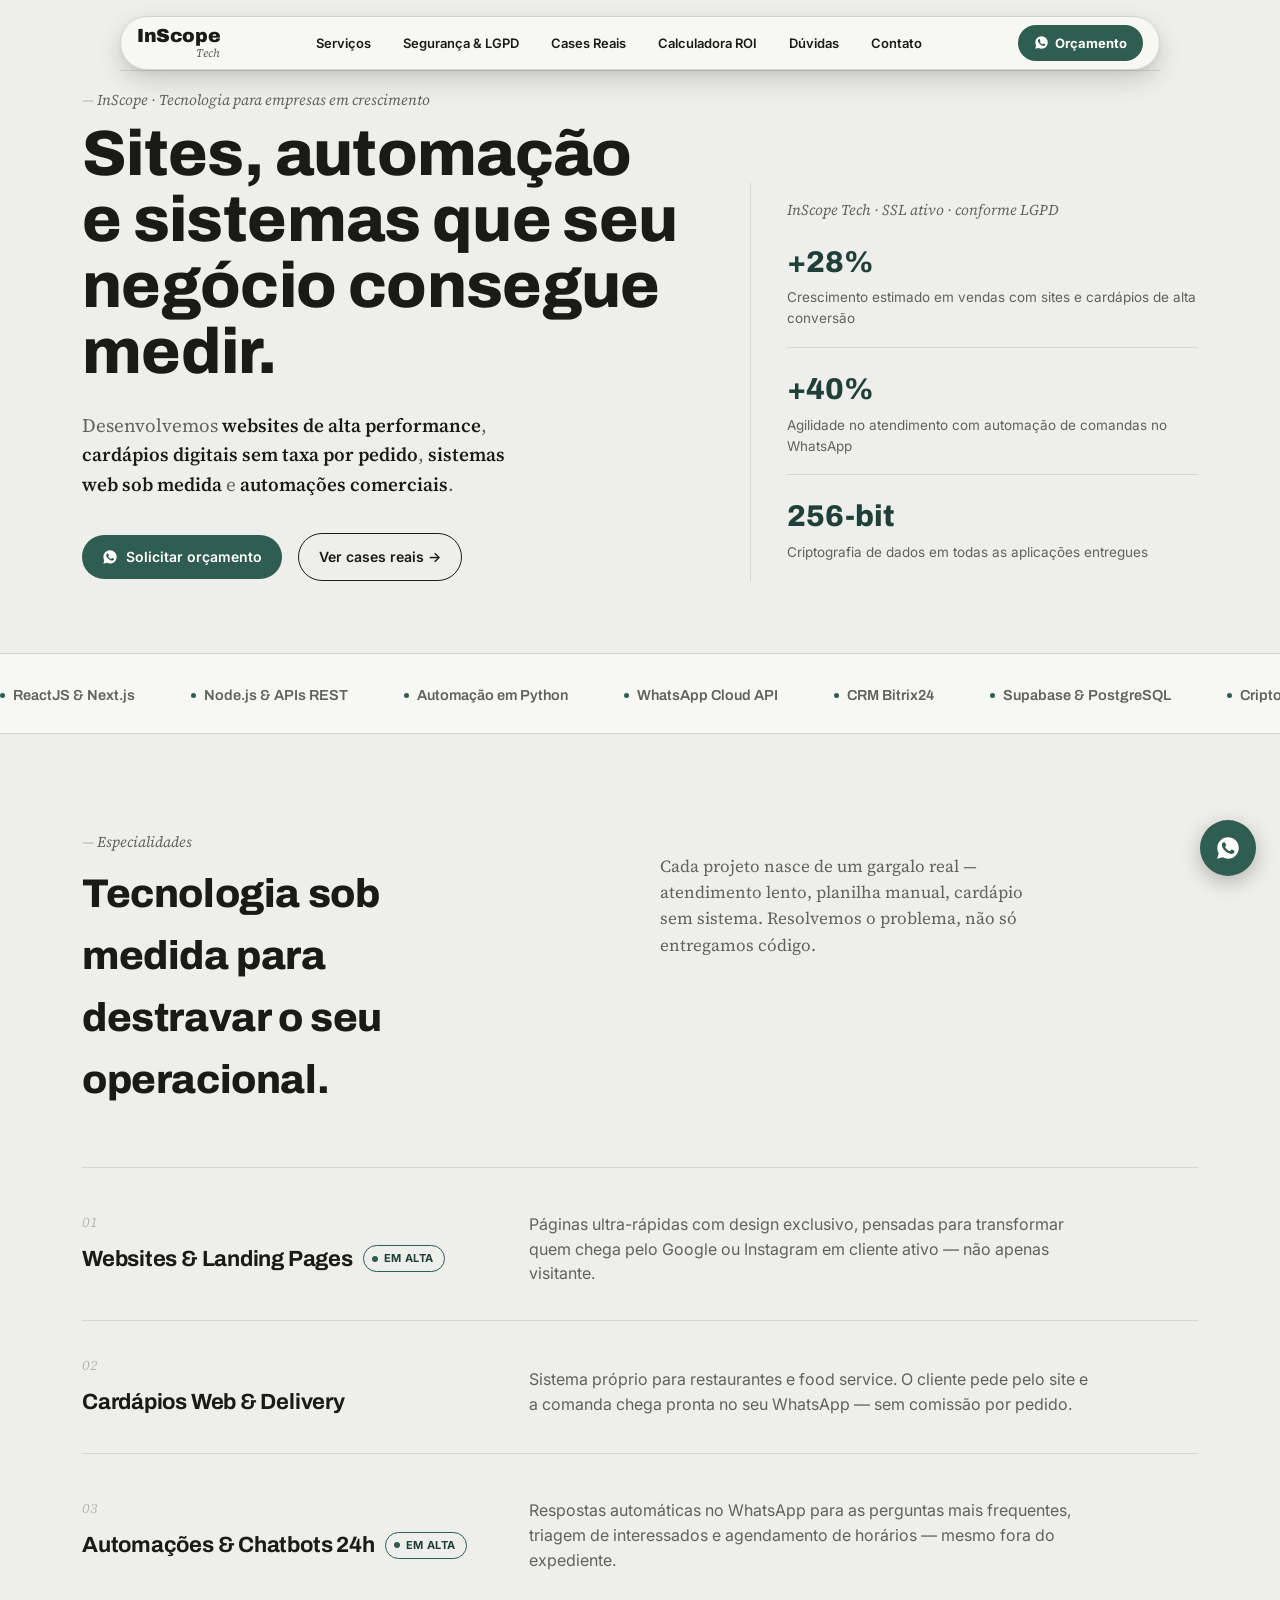
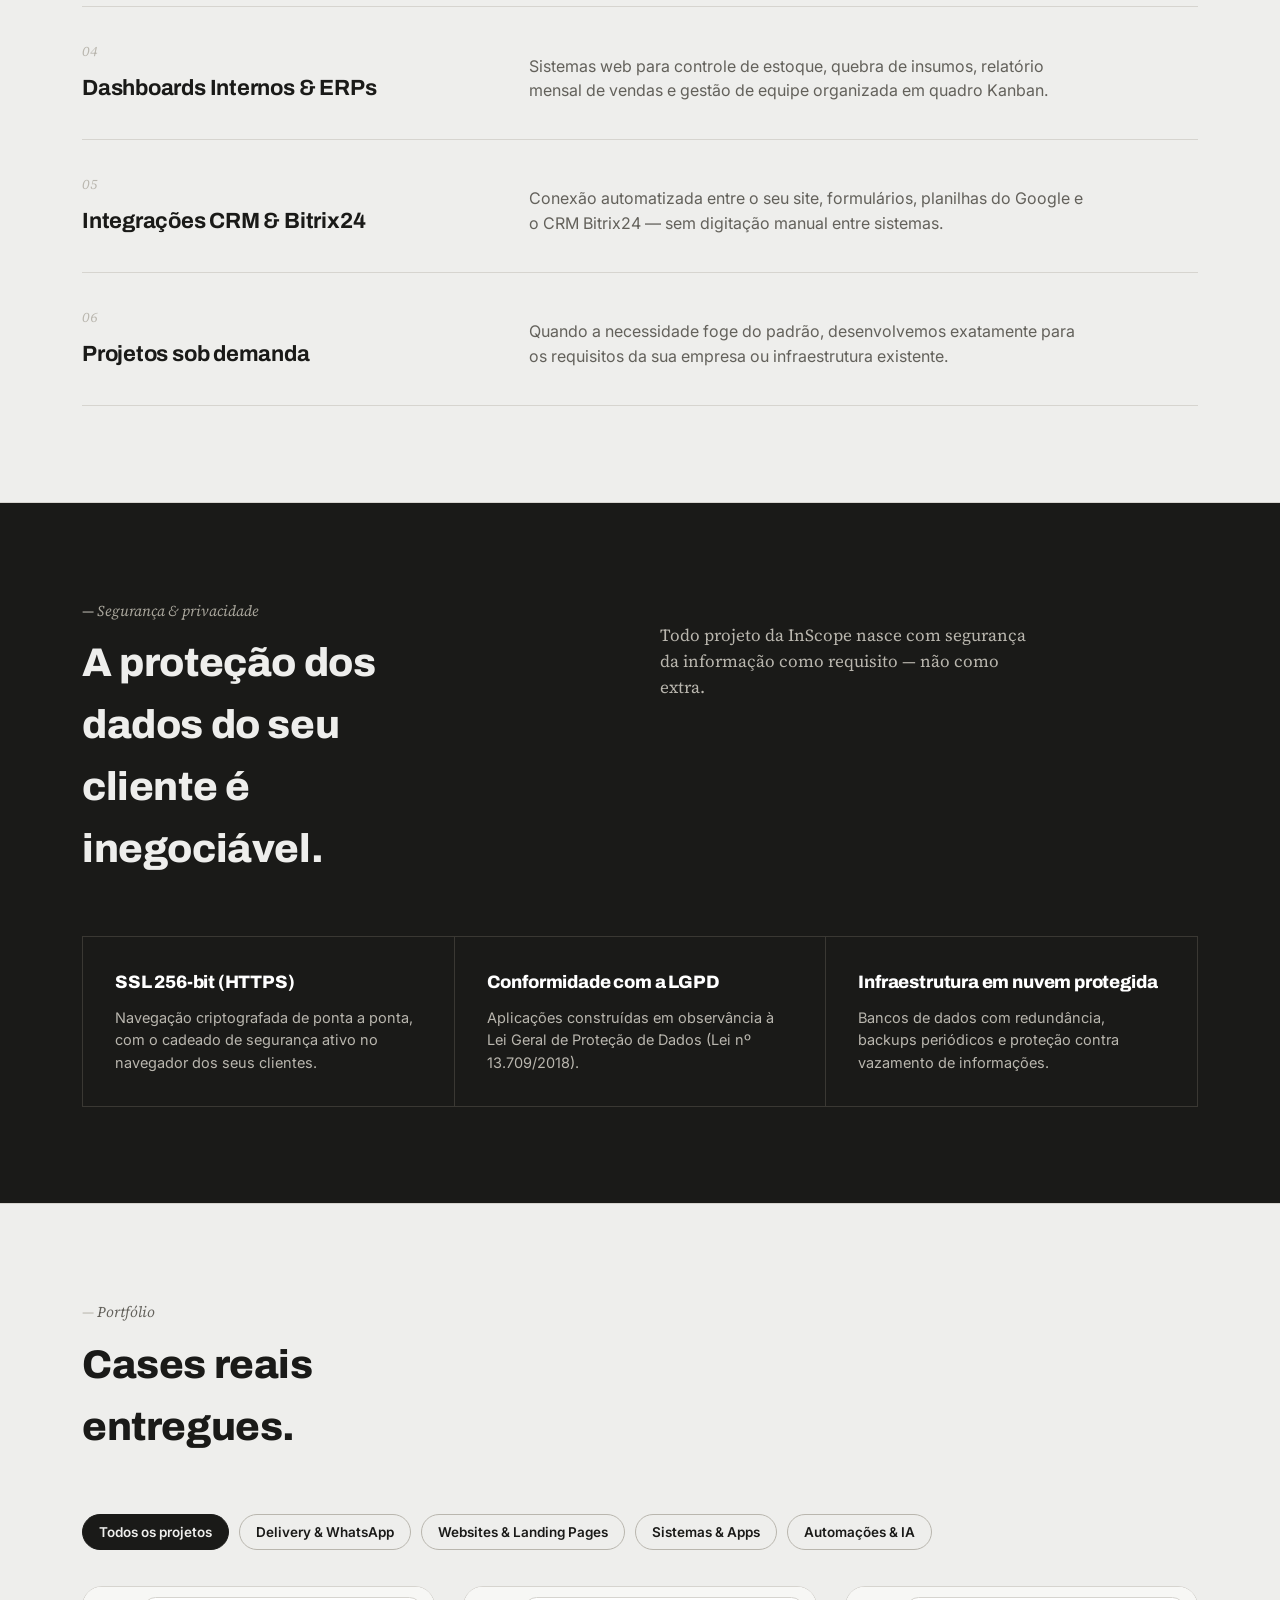
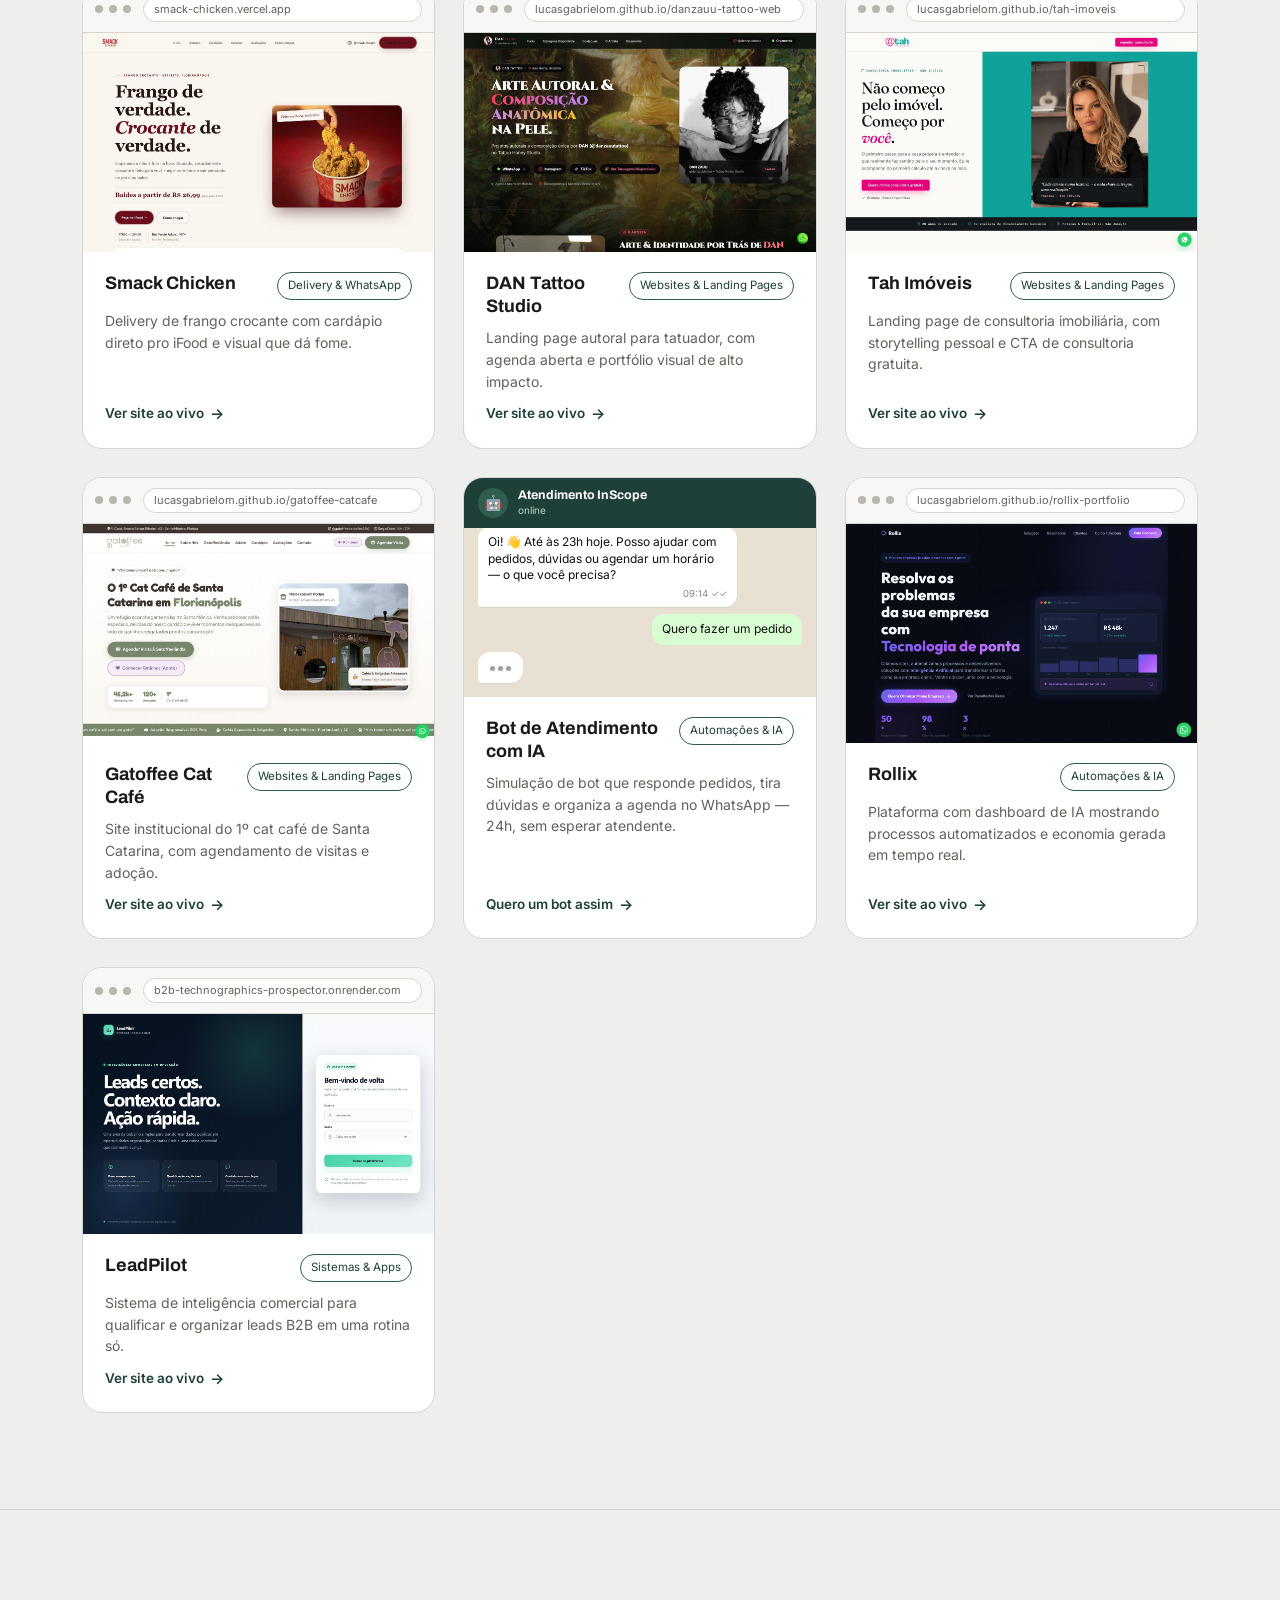
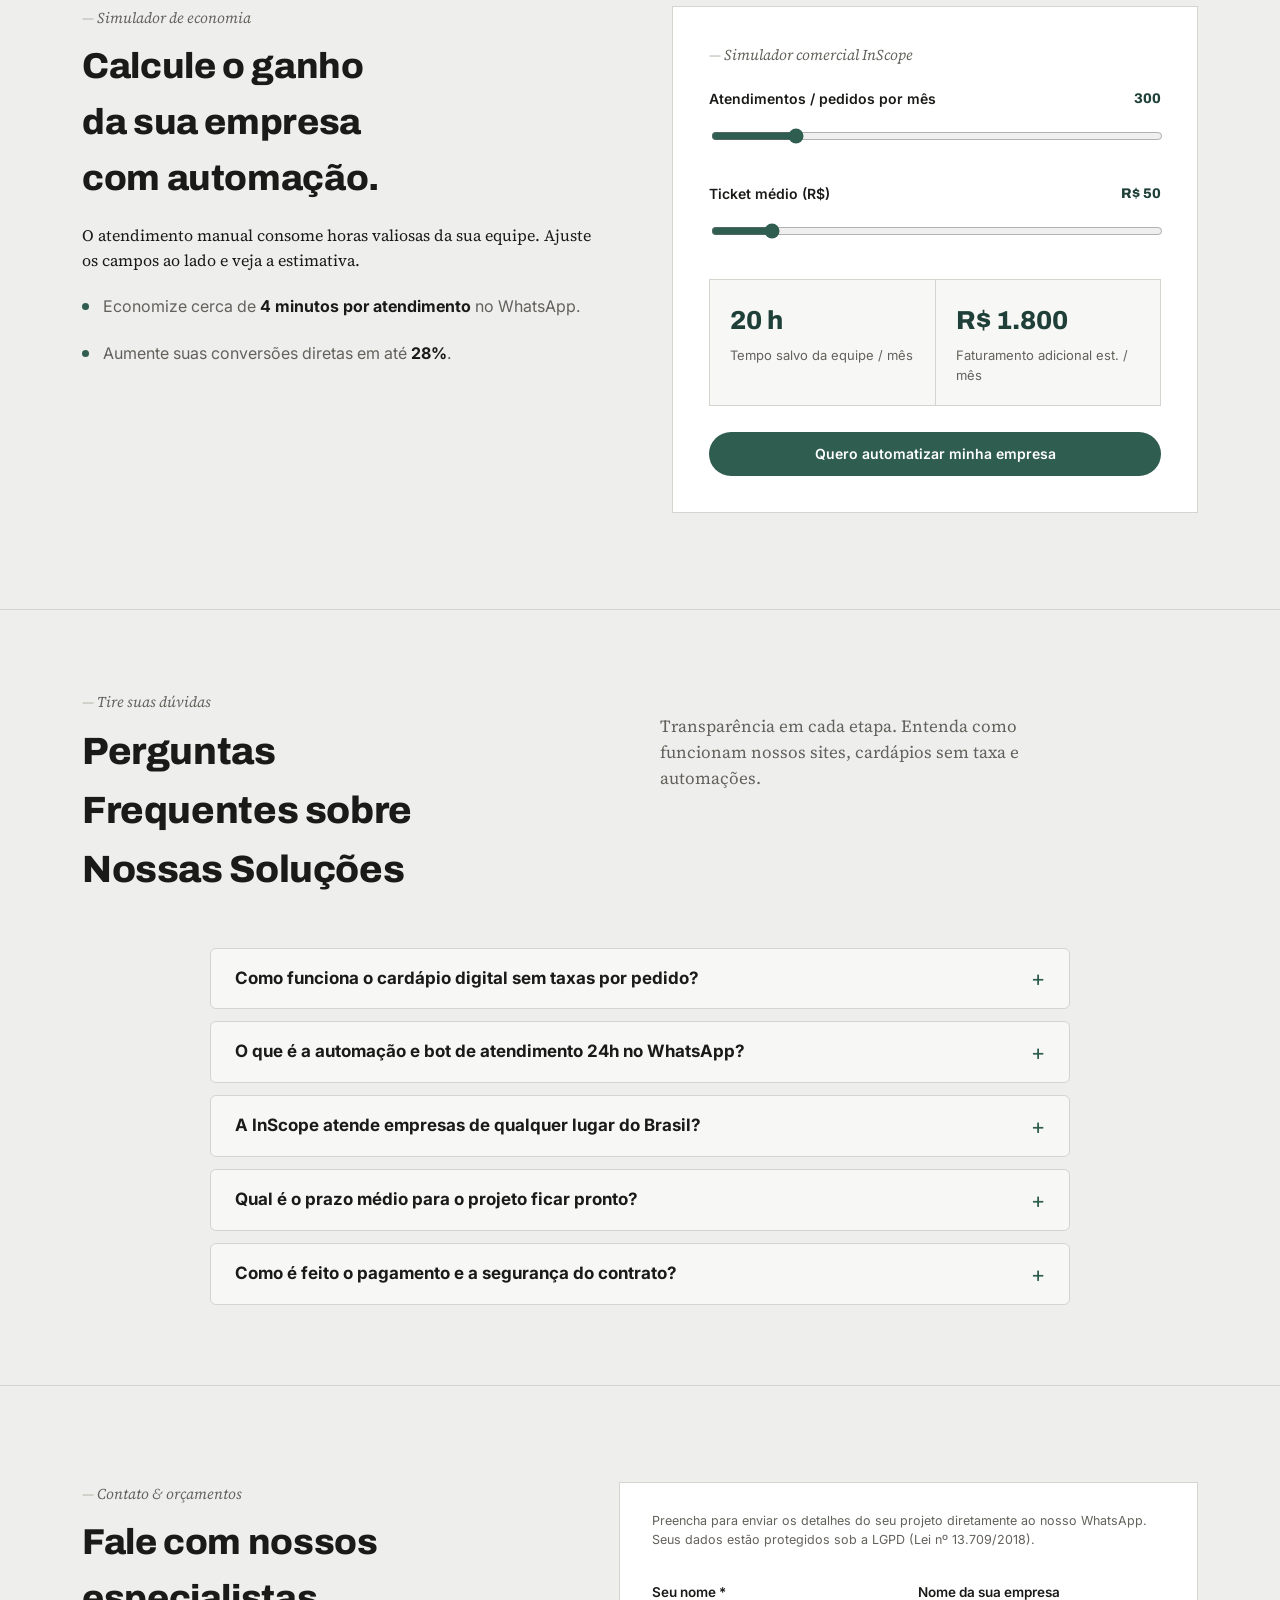
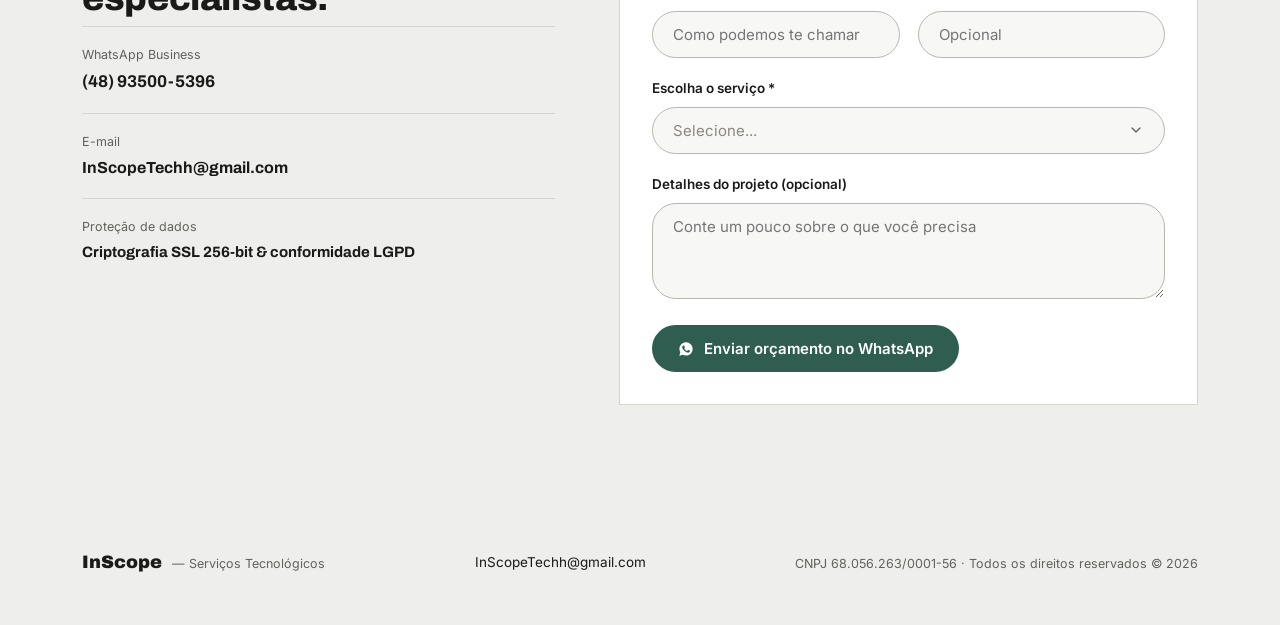
==== index.html @ 2ffe76b8 "feat(seo): configurar robots.txt, sitemap.xml, llms.txt, schema.org e tags do search console" ====
<!DOCTYPE html>
<html lang="pt-BR">
<head>
<meta charset="UTF-8">
<meta name="viewport" content="width=device-width, initial-scale=1.0">

<!-- SEO Primário: Título, Descrição e Palavras-chave -->
<title>InScope — Serviços Tecnológicos | Sites, Automação WhatsApp &amp; Sistemas Sob Medida</title>
<meta name="description" content="InScope Serviços Tecnológicos: criação de websites de alta conversão, cardápios digitais sem taxa por pedido, automação de WhatsApp 24h e sistemas web sob medida. Peça seu orçamento!">
<meta name="keywords" content="desenvolvimento de sites, criacao de sites, landing page, automacao whatsapp, bot de atendimento 24h, cardapio digital sem taxa, cardapio online delivery, sistemas web sob medida, dashboard empresarial, automacao de processos, bitrix24 automacao, integracao de crm, inscopetech, inscope tecnologia, empresa de tecnologia florianopolis, desenvolvimento web brasil, software sob medida">
<meta name="author" content="InScope Serviços Tecnológicos">
<meta name="robots" content="index, follow, max-image-preview:large, max-snippet:-1, max-video-preview:-1">
<link rel="canonical" href="https://lucasgabrielom.github.io/InScopeTech/">

<!-- Verificação do Google Search Console (Substitua pelo seu código fornecido no Search Console) -->
<meta name="google-site-verification" content="COLOQUE_SEU_CODIGO_DO_SEARCH_CONSOLE_AQUI">

<!-- Geolocalização & SEO Local (Brasil / Santa Catarina) -->
<meta name="geo.region" content="BR-SC">
<meta name="geo.placename" content="Florianópolis">
<meta name="geo.position" content="-27.5954;-48.5480">
<meta name="ICBM" content="-27.5954, -48.5480">

<!-- Open Graph / Redes Sociais (Facebook, WhatsApp, LinkedIn) -->
<meta property="og:locale" content="pt_BR">
<meta property="og:type" content="website">
<meta property="og:site_name" content="InScope — Serviços Tecnológicos">
<meta property="og:title" content="InScope — Serviços Tecnológicos | Sites, Automação &amp; Sistemas">
<meta property="og:description" content="Desenvolvimento de websites de alta performance, cardápios digitais sem taxa, automações no WhatsApp e sistemas web sob medida para empresas em crescimento.">
<meta property="og:url" content="https://lucasgabrielom.github.io/InScopeTech/">
<meta property="og:image" content="https://lucasgabrielom.github.io/InScopeTech/assets/logo.jpg">
<meta property="og:image:width" content="1200">
<meta property="og:image:height" content="630">
<meta property="og:image:alt" content="Logotipo InScope Serviços Tecnológicos">

<!-- Twitter Card -->
<meta name="twitter:card" content="summary_large_image">
<meta name="twitter:title" content="InScope — Serviços Tecnológicos | Sites, Automação &amp; Sistemas">
<meta name="twitter:description" content="Websites rápidos, cardápios no WhatsApp sem taxa e automação de processos para a sua empresa faturar mais.">
<meta name="twitter:image" content="https://lucasgabrielom.github.io/InScopeTech/assets/logo.jpg">

<!-- Favicons e Ícones -->
<link rel="icon" href="assets/favicon.ico" sizes="any">
<link rel="icon" type="image/png" sizes="32x32" href="assets/favicon-32.png">
<link rel="icon" type="image/png" sizes="16x16" href="assets/favicon-16.png">
<link rel="apple-touch-icon" sizes="180x180" href="assets/apple-touch-icon.png">
<link rel="icon" type="image/png" sizes="192x192" href="assets/icon-192.png">
<meta name="theme-color" content="#1a1a18">

<!-- Padrão llms.txt para IAs -->
<link rel="alternate" type="text/plain" href="https://lucasgabrielom.github.io/InScopeTech/llms.txt" title="LLMs.txt">

<!-- Google Fonts -->
<link rel="preconnect" href="https://fonts.googleapis.com">
<link rel="preconnect" href="https://fonts.gstatic.com" crossorigin>
<link href="https://fonts.googleapis.com/css2?family=Archivo:wght@500;600;700;800;900&family=Source+Serif+4:ital,opsz,wght@0,8..60,400;0,8..60,500;1,8..60,400;1,8..60,500&family=Inter:wght@400;500;600&display=swap" rel="stylesheet">

<!-- Dados Estruturados Schema.org (JSON-LD) para Google e IAs -->
<script type="application/ld+json">
{
  "@context": "https://schema.org",
  "@graph": [
    {
      "@type": ["ProfessionalService", "Organization"],
      "@id": "https://lucasgabrielom.github.io/InScopeTech/#organization",
      "name": "InScope — Serviços Tecnológicos",
      "alternateName": ["InScope Tech", "InScope", "LM Tech & Automação"],
      "legalName": "InScope Serviços Tecnológicos",
      "taxID": "68.056.263/0001-56",
      "url": "https://lucasgabrielom.github.io/InScopeTech/",
      "logo": "https://lucasgabrielom.github.io/InScopeTech/assets/logo.jpg",
      "image": "https://lucasgabrielom.github.io/InScopeTech/assets/logo.jpg",
      "description": "Empresa especializada em desenvolvimento de sites de alta performance, cardápios digitais sem taxas por pedido, automação de processos no WhatsApp 24h e sistemas web sob medida.",
      "telephone": "+55-48-93500-5396",
      "email": "InScopeTechh@gmail.com",
      "priceRange": "$$",
      "currenciesAccepted": "BRL",
      "paymentAccepted": "Pix, Boleto, Cartão de Crédito, Transferência Bancária",
      "address": {
        "@type": "PostalAddress",
        "addressLocality": "Florianópolis",
        "addressRegion": "SC",
        "addressCountry": "BR"
      },
      "geo": {
        "@type": "GeoCoordinates",
        "latitude": -27.5954,
        "longitude": -48.5480
      },
      "areaServed": [
        {
          "@type": "Country",
          "name": "Brasil"
        },
        {
          "@type": "State",
          "name": "Santa Catarina"
        }
      ],
      "openingHoursSpecification": [
        {
          "@type": "OpeningHoursSpecification",
          "dayOfWeek": ["Monday", "Tuesday", "Wednesday", "Thursday", "Friday"],
          "opens": "08:00",
          "closes": "19:00"
        },
        {
          "@type": "OpeningHoursSpecification",
          "dayOfWeek": ["Saturday"],
          "opens": "09:00",
          "closes": "14:00"
        }
      ],
      "contactPoint": {
        "@type": "ContactPoint",
        "telephone": "+55-48-93500-5396",
        "contactType": "sales",
        "areaServed": "BR",
        "availableLanguage": "Portuguese"
      },
      "hasOfferCatalog": {
        "@type": "OfferCatalog",
        "name": "Catálogo de Serviços InScope Tech",
        "itemListElement": [
          {
            "@type": "Offer",
            "itemOffered": {
              "@type": "Service",
              "name": "Desenvolvimento de Websites & Landing Pages Profissionais",
              "description": "Criação de websites rápidos, responsivos e otimizados para SEO e conversão de vendas."
            }
          },
          {
            "@type": "Offer",
            "itemOffered": {
              "@type": "Service",
              "name": "Cardápio Digital Web & Delivery no WhatsApp",
              "description": "Sistema próprio de pedidos online sem comissões ou taxas por comanda para restaurantes e delivery."
            }
          },
          {
            "@type": "Offer",
            "itemOffered": {
              "@type": "Service",
              "name": "Automação & Chatbots 24h no WhatsApp",
              "description": "Atendimento automatizado inteligente com IA, triagem de clientes e agendamentos integrados à API oficial do WhatsApp."
            }
          },
          {
            "@type": "Offer",
            "itemOffered": {
              "@type": "Service",
              "name": "Dashboards Internos, ERPs & Sistemas Web Sob Medida",
              "description": "Painéis de controle operacional, gestão de estoque, relatórios analíticos e quadros Kanban para equipes."
            }
          },
          {
            "@type": "Offer",
            "itemOffered": {
              "@type": "Service",
              "name": "Integrações de CRM Bitrix24 & Automações",
              "description": "Conexão automatizada entre formulários do site, WhatsApp, planilhas e CRM corporativo."
            }
          }
        ]
      }
    },
    {
      "@type": "WebSite",
      "@id": "https://lucasgabrielom.github.io/InScopeTech/#website",
      "url": "https://lucasgabrielom.github.io/InScopeTech/",
      "name": "InScope — Serviços Tecnológicos",
      "description": "Sites, Automação WhatsApp & Sistemas Sob Medida para Empresas",
      "inLanguage": "pt-BR",
      "publisher": {
        "@id": "https://lucasgabrielom.github.io/InScopeTech/#organization"
      }
    },
    {
      "@type": "FAQPage",
      "@id": "https://lucasgabrielom.github.io/InScopeTech/#faq",
      "mainEntity": [
        {
          "@type": "Question",
          "name": "Como funciona o cardápio digital sem taxas por pedido?",
          "acceptedAnswer": {
            "@type": "Answer",
            "text": "O cliente acessa o cardápio digital diretamente pelo navegador do celular, seleciona os itens e adicionais desejados e clica em enviar. O pedido é formatado automaticamente e enviado direto para o WhatsApp do seu estabelecimento. Você não paga comissões ou porcentagens por venda, retendo 100% do lucro."
          }
        },
        {
          "@type": "Question",
          "name": "O que é a automação e bot de atendimento 24h no WhatsApp?",
          "acceptedAnswer": {
            "@type": "Answer",
            "text": "É um sistema inteligente integrado ao seu WhatsApp que responde dúvidas frequentes, envia cardápios e tabelas de preços, faz a triagem de clientes e realiza agendamentos automaticamente, mesmo fora do horário comercial, economizando em média 4 minutos por atendimento."
          }
        },
        {
          "@type": "Question",
          "name": "Como solicitar um orçamento com a InScope?",
          "acceptedAnswer": {
            "@type": "Answer",
            "text": "Você pode preencher o formulário na página de contato do site ou enviar uma mensagem direta pelo WhatsApp no número (48) 93500-5396. Nossa equipe técnica entrará em contato para entender seus gargalos e apresentar uma solução sob medida."
          }
        },
        {
          "@type": "Question",
          "name": "A InScope atende empresas de outros estados além de Santa Catarina?",
          "acceptedAnswer": {
            "@type": "Answer",
            "text": "Sim! A InScope atende empresas em todo o território nacional (Brasil) de forma 100% remota com reuniões online, protótipos funcionais e suporte contínuo."
          }
        },
        {
          "@type": "Question",
          "name": "Qual é o prazo de entrega de um website ou sistema?",
          "acceptedAnswer": {
            "@type": "Answer",
            "text": "Landing pages e websites institucionais costumam ser entregues entre 5 a 15 dias úteis. Projetos de automação de WhatsApp e cardápios digitais entre 7 a 20 dias úteis. Sistemas sob medida e ERPs têm o cronograma definido de acordo com o escopo aprovado."
          }
        }
      ]
    }
  ]
}
</script>
<style>
  :root{
    --ink:#1a1a18;
    --paper:#eeeeec;
    --paper-raise:#f7f7f5;
    --white:#ffffff;
    --line:#d6d4cf;
    --line-strong:#b9b6ae;
    --muted:#63615b;
    --accent:#2f5d50;
    --accent-ink:#e9f1ee;
    --accent-dark:#1f4038;
    --radius:2px;
    --wrap:1180px;
  }
  *{box-sizing:border-box;}
  html{scroll-behavior:smooth;}
  body{
    margin:0;
    background:var(--paper);
    color:var(--ink);
    font-family:'Inter',system-ui,sans-serif;
    font-size:16px;
    line-height:1.55;
    -webkit-font-smoothing:antialiased;
  }
  ::selection{background:var(--accent);color:var(--accent-ink);}
  a{color:inherit;}
  img{max-width:100%;display:block;}
  h1,h2,h3{font-family:'Archivo',sans-serif;font-weight:800;letter-spacing:-0.01em;margin:0;}
  .wrap{max-width:var(--wrap);margin:0 auto;padding:0 32px;}
  .serif{font-family:'Source Serif 4',serif;}
  .serif-i{font-family:'Source Serif 4',serif;font-style:italic;}
  .label{
    font-family:'Source Serif 4',serif;
    font-style:italic;
    font-size:15px;
    color:var(--muted);
    margin:0 0 10px;
  }
  .label::before{content:"— ";color:var(--line-strong);}
  a:focus-visible,button:focus-visible,input:focus-visible,textarea:focus-visible,select:focus-visible{
    outline:2px solid var(--accent);
    outline-offset:2px;
  }
  @media (prefers-reduced-motion: reduce){
    html{scroll-behavior:auto;}
    *{animation-duration:0.001ms !important;transition-duration:0.001ms !important;}
  }

  /* ---------- header ---------- */
  header{
    position:sticky;top:0;z-index:50;
    background:rgba(238,238,236,0.92);
    backdrop-filter:blur(8px);
    border-bottom:1px solid var(--line);
  }
  .nav{
    display:flex;align-items:center;justify-content:space-between;
    height:76px;
  }
  .brand{
    display:flex;flex-direction:column;line-height:1;text-decoration:none;
  }
  .brand .word{font-family:'Archivo',sans-serif;font-weight:900;font-size:24px;letter-spacing:-0.02em;}
  .brand .tag{font-family:'Source Serif 4',serif;font-size:12px;color:var(--muted);margin-top:2px;}
  nav.links{display:flex;gap:34px;align-items:center;}
  nav.links a{
    font-size:15px;text-decoration:none;color:var(--ink);
    position:relative;padding:4px 0;
  }
  nav.links a::after{
    content:"";position:absolute;left:0;bottom:0;width:0;height:1px;background:var(--accent);
    transition:width .2s ease;
  }
  nav.links a:hover::after{width:100%;}
  .cta-wa{
    display:inline-flex;align-items:center;gap:8px;
    background:var(--accent);color:#fff;
    padding:11px 20px;text-decoration:none;
    font-size:14px;font-weight:600;
    border-radius:999px;
    white-space:nowrap;
  }
  .cta-wa:hover{background:var(--accent-dark);}
  .cta-wa svg{width:16px;height:16px;fill:currentColor;flex:none;}
  .cta-wa.mobile-only{display:none;}
  .burger{display:none;background:none;border:1px solid var(--line-strong);border-radius:var(--radius);width:44px;height:44px;cursor:pointer;}
  .burger span{display:block;width:20px;height:2px;background:var(--ink);margin:4px auto;}

  /* ---------- hero ---------- */
  .hero{
    padding:88px 0 72px;
    border-bottom:1px solid var(--line);
  }
  .hero-grid{
    display:grid;grid-template-columns:1.35fr 1fr;gap:64px;align-items:end;
  }
  .hero h1{
    font-size:clamp(38px,5.2vw,64px);
    line-height:1.03;
    max-width:15ch;
  }
  .hero .lede{
    font-family:'Source Serif 4',serif;
    font-size:19px;
    color:var(--muted);
    max-width:46ch;
    margin:26px 0 34px;
  }
  .hero .lede b{color:var(--ink);font-weight:600;}
  .hero-actions{display:flex;gap:16px;flex-wrap:wrap;align-items:center;}
  .btn-outline{
    display:inline-flex;align-items:center;gap:8px;
    border:1px solid var(--ink);color:var(--ink);text-decoration:none;
    padding:12px 20px;font-size:14px;font-weight:600;border-radius:999px;
  }
  .btn-outline:hover{background:var(--ink);color:var(--paper);}
  .hero-side{border-left:1px solid var(--line);padding-left:36px;}
  .hero-side .domain{font-family:'Source Serif 4',serif;font-style:italic;font-size:15px;color:var(--muted);margin-bottom:18px;}
  .stat{padding:18px 0;border-top:1px solid var(--line);}
  .stat:first-of-type{border-top:none;padding-top:0;}
  .stat .num{font-family:'Archivo',sans-serif;font-weight:800;font-size:30px;color:var(--accent-dark);}
  .stat .desc{font-size:13.5px;color:var(--muted);margin-top:2px;}

  /* ---------- marquee ---------- */
  .stack{
    padding:26px 0;border-bottom:1px solid var(--line);
    background:var(--paper-raise);
    overflow:hidden;
    white-space:nowrap;
  }
  .stack .track{display:inline-flex;gap:56px;animation:scroll 32s linear infinite;}
  .stack .track span{
    font-family:'Archivo',sans-serif;font-weight:600;font-size:14.5px;color:var(--muted);
    display:inline-flex;align-items:center;gap:8px;
  }
  .stack .track span::before{content:"";width:5px;height:5px;border-radius:50%;background:var(--accent);}
  @keyframes scroll{from{transform:translateX(0);}to{transform:translateX(-50%);}}

  /* ---------- section shell ---------- */
  section{padding:96px 0;border-bottom:1px solid var(--line);}
  .section-head{display:grid;grid-template-columns:1fr 1fr;gap:40px;margin-bottom:56px;align-items:start;}
  .section-head h2{font-size:clamp(28px,3.4vw,40px);max-width:14ch;}
  .section-head .desc{font-family:'Source Serif 4',serif;color:var(--muted);font-size:17px;max-width:42ch;padding-top:6px;}

  /* ---------- services ---------- */
  .service-list{border-top:1px solid var(--line);}
  .service{
    display:grid;grid-template-columns:2fr 3fr auto;gap:40px;align-items:center;
    padding:34px 0;border-bottom:1px solid var(--line);
    text-decoration:none;color:inherit;position:relative;
    transition:background .25s ease, padding .25s ease, margin .25s ease;
  }
  .service:hover{background:var(--paper-raise);padding-left:16px;padding-right:16px;margin:0 -16px;}
  .service:hover .idx{color:var(--accent);}
  .service:hover .arrow{opacity:1;transform:translateX(4px);color:var(--accent);}
  .service h3{font-size:22px;font-weight:700;display:inline-flex;align-items:center;gap:10px;flex-wrap:wrap;}
  .service p{color:var(--muted);margin:10px 0 0;max-width:56ch;}
  .service .idx{font-family:'Source Serif 4',serif;font-style:italic;color:var(--line-strong);font-size:14px;display:block;margin-bottom:8px;transition:color .25s ease;}
  .service .arrow{font-size:20px;color:var(--line-strong);opacity:0;justify-self:end;transition:opacity .25s ease,transform .25s ease,color .25s ease;}
  .hot{
    display:inline-flex;align-items:center;gap:6px;
    font-family:'Inter',sans-serif;font-style:normal;font-size:11px;font-weight:700;
    text-transform:uppercase;letter-spacing:.04em;
    color:var(--accent-dark);border:1px solid var(--accent);border-radius:999px;
    padding:4px 10px 4px 8px;vertical-align:middle;
  }
  .hot::before{content:"";width:6px;height:6px;border-radius:50%;background:var(--accent);animation:pulse-dot 1.8s ease-in-out infinite;}
  @keyframes pulse-dot{0%,100%{opacity:1;transform:scale(1);}50%{opacity:.35;transform:scale(.65);}}

  /* ---------- security ---------- */
  .sec-alt{background:var(--ink);color:var(--paper);}
  .sec-alt .label{color:#a9a69c;}
  .sec-alt .section-head .desc{color:#b9b6ae;}
  .sec-grid{display:grid;grid-template-columns:repeat(3,1fr);gap:1px;background:#3a3833;border:1px solid #3a3833;}
  .sec-item{background:var(--ink);padding:32px;}
  .sec-item h3{font-size:18px;color:#fff;}
  .sec-item p{color:#b9b6ae;font-size:14.5px;margin:10px 0 0;}

  /* ---------- portfolio ---------- */
  .filters{display:flex;gap:10px;flex-wrap:wrap;margin-bottom:36px;}
  .filters button{
    font-family:'Inter',sans-serif;font-size:13.5px;font-weight:600;
    padding:9px 16px;border:1px solid var(--line-strong);background:transparent;color:var(--ink);
    border-radius:999px;cursor:pointer;
  }
  .filters button.active{background:var(--ink);color:var(--paper);border-color:var(--ink);}
  .case-list{display:grid;grid-template-columns:repeat(auto-fit,minmax(300px,1fr));gap:28px;}
  .case{
    display:flex;flex-direction:column;background:var(--white);border:1px solid var(--line);
    border-radius:20px;overflow:hidden;text-decoration:none;color:var(--ink);
    transition:transform .25s ease, box-shadow .25s ease, border-color .25s ease;
  }
  .case:hover{transform:translateY(-4px);box-shadow:0 20px 44px -18px rgba(0,0,0,.22);border-color:var(--line-strong);}
  .case-shot{background:var(--paper-raise);}
  .case-browser-bar{
    display:flex;align-items:center;gap:6px;padding:10px 12px;
    background:var(--paper-raise);border-bottom:1px solid var(--line);
  }
  .case-browser-bar .dot{width:8px;height:8px;border-radius:50%;background:var(--line-strong);flex:none;}
  .case-url{
    margin-left:6px;font-size:11px;color:var(--muted);font-family:'Inter',sans-serif;
    background:var(--white);border:1px solid var(--line);border-radius:999px;padding:3px 10px;
    overflow:hidden;text-overflow:ellipsis;white-space:nowrap;flex:1;
  }
  .case-shot img{
    display:block;width:100%;aspect-ratio:16/10;object-fit:cover;object-position:top;
    transition:transform .4s ease;
  }
  .case:hover .case-shot img{transform:scale(1.045);}
  .case-body{padding:20px 22px 22px;display:flex;flex-direction:column;gap:10px;flex:1;}
  .case-top{display:flex;align-items:flex-start;justify-content:space-between;gap:10px;}
  .case .name{font-family:'Archivo',sans-serif;font-weight:700;font-size:18px;line-height:1.25;}
  .case .meta{color:var(--muted);font-size:14px;flex:1;}
  .case .cat{
    font-size:11.5px;color:var(--accent-dark);border:1px solid var(--accent);border-radius:999px;padding:4px 10px;
    white-space:nowrap;flex:none;
  }
  .case-cta{
    display:inline-flex;align-items:center;gap:6px;font-size:13.5px;font-weight:600;color:var(--accent-dark);
    margin-top:auto;
  }
  .case .arrow{font-size:15px;transition:transform .2s ease;}
  .case:hover .arrow{transform:translateX(4px);}

  /* ---------- whatsapp bot mockup ---------- */
  .wa-mockup{
    width:100%;aspect-ratio:16/10;display:flex;flex-direction:column;
    background:#e7e0d3;transition:transform .4s ease;
  }
  .case:hover .wa-mockup{transform:scale(1.03);}
  .wa-head{
    display:flex;align-items:center;gap:10px;padding:10px 14px;
    background:var(--accent-dark);color:#fff;flex:none;
  }
  .wa-avatar{
    width:30px;height:30px;border-radius:50%;background:var(--accent);
    display:flex;align-items:center;justify-content:center;font-size:15px;flex:none;
  }
  .wa-head-info{display:flex;flex-direction:column;line-height:1.25;}
  .wa-name{font-family:'Archivo',sans-serif;font-weight:700;font-size:12.5px;}
  .wa-status{font-size:10px;color:#b9d0c9;}
  .wa-body{
    flex:1;padding:14px;display:flex;flex-direction:column;gap:7px;
    overflow:hidden;justify-content:flex-end;
  }
  .wa-bubble{
    max-width:80%;padding:7px 10px;border-radius:12px;font-size:12px;line-height:1.4;color:#111;
  }
  .wa-bubble.in{align-self:flex-end;background:#d9fdd3;border-bottom-right-radius:3px;}
  .wa-bubble.out{align-self:flex-start;background:#fff;border-bottom-left-radius:3px;box-shadow:0 1px 1px rgba(0,0,0,.06);}
  .wa-bubble .wa-time{display:block;text-align:right;font-size:9.5px;color:#8a8a8a;margin-top:3px;}
  .wa-typing{display:inline-flex;gap:3px;padding:3px 2px;}
  .wa-typing span{width:5px;height:5px;border-radius:50%;background:#9aa39a;animation:wa-blink 1.2s infinite;}
  .wa-typing span:nth-child(2){animation-delay:.2s;}
  .wa-typing span:nth-child(3){animation-delay:.4s;}
  @keyframes wa-blink{0%,60%,100%{opacity:.3;transform:translateY(0);}30%{opacity:1;transform:translateY(-2px);}}

  /* ---------- calculator ---------- */
  .calc-grid{display:grid;grid-template-columns:1fr 1fr;gap:64px;align-items:start;}
  .calc-copy .point{display:flex;gap:14px;margin-top:22px;}
  .calc-copy .point .mark{width:7px;height:7px;border-radius:50%;background:var(--accent);margin-top:9px;flex:none;}
  .calc-copy .point p{margin:0;color:var(--muted);}
  .calc-copy .point b{color:var(--ink);}
  .calc-card{
    background:var(--white);border:1px solid var(--line);padding:36px;
  }
  .field{margin-bottom:26px;}
  .field label{display:flex;justify-content:space-between;font-size:14px;font-weight:600;margin-bottom:10px;}
  .field label output{font-family:'Archivo',sans-serif;font-weight:800;color:var(--accent-dark);}
  input[type=range]{
    width:100%;accent-color:var(--accent);height:2px;background:var(--line-strong);
  }
  .calc-results{display:grid;grid-template-columns:1fr 1fr;gap:1px;background:var(--line);border:1px solid var(--line);margin-top:28px;}
  .calc-result{background:var(--paper-raise);padding:20px;}
  .calc-result .n{font-family:'Archivo',sans-serif;font-weight:800;font-size:26px;color:var(--accent-dark);}
  .calc-result .l{font-size:13px;color:var(--muted);margin-top:4px;}

  /* ---------- contact ---------- */
  .contact-grid{display:grid;grid-template-columns:0.9fr 1.1fr;gap:64px;}
  .contact-info .row{padding:18px 0;border-top:1px solid var(--line);}
  .contact-info .row:first-child{border-top:none;padding-top:0;}
  .contact-info .k{font-size:12.5px;color:var(--muted);text-transform:none;}
  .contact-info .v{font-family:'Archivo',sans-serif;font-weight:700;font-size:17px;margin-top:4px;}
  form{
    display:grid;gap:20px;background:var(--white);border:1px solid var(--line);padding:32px;
  }
  .form-row{display:grid;grid-template-columns:1fr 1fr;gap:18px;}
  label.f{font-size:13.5px;font-weight:600;display:block;margin-bottom:8px;}
  input,textarea{
    width:100%;padding:13px 20px;border:1px solid var(--line-strong);background:var(--paper-raise);
    font-family:'Inter',sans-serif;font-size:15px;color:var(--ink);border-radius:999px;
    transition:border-color .2s ease, background .2s ease, box-shadow .2s ease;
  }
  textarea{border-radius:24px;}
  input:hover,textarea:hover{border-color:var(--muted);}
  input:focus,textarea:focus{
    outline:none;border-color:var(--accent);background:var(--white);
    box-shadow:0 0 0 3px var(--accent-ink);
  }
  textarea{resize:vertical;min-height:96px;}
  .submit-btn{
    justify-self:start;display:inline-flex;align-items:center;gap:10px;
    background:var(--accent);color:#fff;border:none;padding:14px 26px;font-size:15px;font-weight:600;
    border-radius:999px;cursor:pointer;font-family:'Inter',sans-serif;
    transition:background .2s ease, transform .15s ease, box-shadow .2s ease;
  }
  .submit-btn:hover{background:var(--accent-dark);transform:translateY(-1px);box-shadow:0 8px 20px -6px rgba(31,64,56,.45);}
  .submit-btn:active{transform:translateY(0);}
  .fine{font-size:12.5px;color:var(--muted);margin-top:-4px;}

  /* ---------- custom select ---------- */
  .cs{position:relative;}
  .cs-native{position:absolute;width:1px;height:1px;padding:0;margin:-1px;overflow:hidden;clip:rect(0,0,0,0);white-space:nowrap;border:0;}
  .cs-trigger{
    width:100%;display:flex;align-items:center;justify-content:space-between;gap:10px;
    padding:13px 20px;border:1px solid var(--line-strong);background:var(--paper-raise);
    border-radius:999px;font-family:'Inter',sans-serif;font-size:15px;color:var(--ink);
    cursor:pointer;text-align:left;transition:border-color .2s ease, background .2s ease, box-shadow .2s ease;
  }
  .cs-trigger:hover{border-color:var(--muted);}
  .cs-trigger .cs-value.placeholder{color:#8a877e;}
  .cs-trigger .cs-chevron{flex:none;width:16px;height:16px;stroke:var(--muted);transition:transform .2s ease;}
  .cs.open .cs-trigger{border-color:var(--accent);background:var(--white);box-shadow:0 0 0 3px var(--accent-ink);}
  .cs.open .cs-trigger .cs-chevron{transform:rotate(180deg);}
  .cs.invalid .cs-trigger{border-color:#b3413a;}
  .cs-error{display:none;color:#b3413a;font-size:12.5px;margin-top:6px;}
  .cs.invalid .cs-error{display:block;}
  .cs-panel{
    position:absolute;left:0;right:0;top:calc(100% + 8px);z-index:20;
    background:var(--white);border:1px solid var(--line);border-radius:18px;
    box-shadow:0 16px 40px -12px rgba(0,0,0,.22);padding:8px;
    max-height:320px;overflow-y:auto;
  }
  .cs-panel[hidden]{display:none;}
  .cs-option{
    display:flex;align-items:center;justify-content:space-between;gap:12px;
    padding:11px 14px;border-radius:12px;cursor:pointer;
  }
  .cs-option:hover,.cs-option.active{background:var(--accent-ink);}
  .cs-opt-title{font-family:'Archivo',sans-serif;font-weight:700;font-size:14.5px;color:var(--ink);display:block;}
  .cs-opt-desc{font-family:'Inter',sans-serif;font-size:12.5px;color:var(--muted);margin-top:2px;display:block;}
  .cs-check{flex:none;width:16px;height:16px;stroke:var(--accent);opacity:0;transition:opacity .15s ease;}
  .cs-option[aria-selected="true"] .cs-check{opacity:1;}
  .cs-option[aria-selected="true"] .cs-opt-title{color:var(--accent-dark);}

  /* ---------- footer ---------- */
  footer{padding:48px 0;}
  .foot-grid{display:flex;justify-content:space-between;align-items:center;flex-wrap:wrap;gap:20px;}
  .foot-brand{display:flex;align-items:center;gap:10px;}
  .foot-brand .word{font-family:'Archivo',sans-serif;font-weight:900;font-size:18px;}
  .foot-legal{font-size:12.5px;color:var(--muted);}
  .foot-social{display:flex;gap:18px;}
  .foot-social a{font-size:13.5px;text-decoration:none;border-bottom:1px solid transparent;}
  .foot-social a:hover{border-color:var(--ink);}

  .wa-float{
    position:fixed;bottom:24px;right:24px;z-index:60;
    width:56px;height:56px;border-radius:50%;background:var(--accent);
    display:flex;align-items:center;justify-content:center;box-shadow:0 6px 20px rgba(0,0,0,.25);
  }
  .wa-float svg{width:26px;height:26px;fill:#fff;}

  /* ---------- reveal ---------- */
  .reveal{opacity:0;transform:translateY(14px);transition:opacity .6s ease, transform .6s ease;}
  .reveal.in{opacity:1;transform:none;}
  .service:nth-of-type(1),.case:nth-of-type(1),.sec-item:nth-of-type(1),.stat:nth-of-type(1){transition-delay:.03s;}
  .service:nth-of-type(2),.case:nth-of-type(2),.sec-item:nth-of-type(2),.stat:nth-of-type(2){transition-delay:.1s;}
  .service:nth-of-type(3),.case:nth-of-type(3),.sec-item:nth-of-type(3),.stat:nth-of-type(3){transition-delay:.17s;}
  .service:nth-of-type(4),.case:nth-of-type(4){transition-delay:.24s;}
  .service:nth-of-type(5),.case:nth-of-type(5){transition-delay:.31s;}
  .service:nth-of-type(6),.case:nth-of-type(6){transition-delay:.38s;}
  .case:nth-of-type(7){transition-delay:.45s;}

  @media (max-width:960px){
    .hero-grid,.calc-grid,.contact-grid,.section-head{grid-template-columns:1fr;}
    .hero-side{border-left:none;border-top:1px solid var(--line);padding-left:0;padding-top:28px;}
    .sec-grid{grid-template-columns:1fr;}
    .service{grid-template-columns:1fr;gap:10px;}
    .service .arrow{display:none;}
    .service:hover{padding-left:0;padding-right:0;margin:0;}
    .form-row{grid-template-columns:1fr;}
  }
  @media (max-width:760px){
    header{position:sticky;top:0;z-index:1000;background:var(--paper);border-bottom:1px solid var(--line);}
    nav.links{
      display:none;
    }
    nav.links.open{
      display:flex !important;
      position:fixed;top:76px;left:0;right:0;bottom:0;
      background:#f7f7f5 !important;
      z-index:99999;
      box-shadow:0 20px 50px rgba(0,0,0,0.25);
      flex-direction:column;padding:24px 20px;gap:12px;align-items:stretch;
      border-top:1px solid var(--line);
      overflow-y:auto;
      transform:none;opacity:1;visibility:visible;
    }
    nav.links a{
      font-size:17px;
      font-weight:700;
      padding:14px 0;
      border-bottom:1px solid var(--line);
      color:var(--ink);
      display:block;
      text-decoration:none;
    }
    .burger{display:block;z-index:100001;}
    .nav .cta-wa.desktop-only{display:none;}
    .cta-wa.mobile-only{
      display:inline-flex;
      justify-content:center;
      align-items:center;
      width:100%;
      padding:14px 20px;
      font-size:15px;
      font-weight:700;
      margin-top:12px;
      background:var(--accent);
      color:#fff;
      border-radius:999px;
    }
    .hero{padding:44px 0 48px;}
    .hero h1{font-size:clamp(30px,7.5vw,44px);line-height:1.08;max-width:100%;}
    .hero .lede{font-size:16px;line-height:1.5;margin:16px 0 24px;}
    .hero-actions{
      flex-direction:column;
      width:100%;
      gap:12px;
      margin-top:20px;
    }
    .hero-actions .cta-wa,
    .hero-actions .btn-outline{
      width:100%;
      justify-content:center;
      text-align:center;
      padding:14px 20px;
      font-size:15px;
      font-weight:700;
      border-radius:999px;
    }
    .hero-side{margin-top:32px;border-left:none;border-top:1px solid var(--line);padding-left:0;padding-top:24px;}
    .wa-float{bottom:20px;right:20px;width:50px;height:50px;z-index:99;box-shadow:0 4px 18px rgba(0,0,0,0.3);}
    .wa-float svg{width:24px;height:24px;}
    .case-list{grid-template-columns:1fr;gap:20px;}
    section{padding:48px 0;}
    .wrap{padding:0 20px;}
  }

  /* ---------- Animated Pill Header ---------- */
  header.pill-header {
    position: fixed;
    top: 16px;
    left: 50%;
    transform: translateX(-50%);
    z-index: 99999;
    width: calc(100% - 32px);
    max-width: 1040px;
    transition: all 0.35s cubic-bezier(0.16, 1, 0.3, 1);
  }
  header.pill-header.collapsed-pill {
    top: 8px;
    transform: translateX(-50%) scale(0.96);
  }

  .pill-nav {
    background: var(--paper-raise);
    border: 1px solid var(--line);
    border-radius: 999px;
    height: 54px;
    padding: 0 16px;
    display: flex;
    align-items: center;
    justify-content: space-between;
    box-shadow: 0 10px 24px rgba(0, 0, 0, 0.16), 0 2px 6px rgba(0, 0, 0, 0.06);
    transition: all 0.3s ease;
  }
  .pill-nav .brand {
    display: flex;
    flex-direction: column;
    align-items: flex-end;
    gap: 1px;
    text-decoration: none;
    color: var(--ink);
    white-space: nowrap;
    flex-shrink: 0;
  }
  .pill-nav .brand .word {
    font-family: 'Archivo', sans-serif;
    font-weight: 900;
    font-size: 19px;
    letter-spacing: -0.02em;
    line-height: 1;
  }
  .pill-nav .brand .tag {
    font-family: 'Source Serif 4', serif;
    font-style: italic;
    font-size: 11.5px;
    color: var(--muted);
    line-height: 1;
  }

  .pill-links {
    display: flex;
    align-items: center;
    gap: 4px;
  }
  .pill-links a {
    font-size: 13px;
    font-weight: 600;
    color: var(--ink);
    text-decoration: none;
    padding: 6px 14px;
    border-radius: 999px;
    transition: all 0.2s ease;
    display: flex;
    align-items: center;
    gap: 6px;
  }
  .pill-links a:hover {
    background: rgba(47, 93, 80, 0.1);
    color: #1f4038;
  }
  .pill-links a .icon {
    font-size: 12px;
  }

  .pill-right {
    display: flex;
    align-items: center;
    gap: 10px;
  }
  .pill-right .cta-wa {
    background: #2f5d50;
    color: #fff;
    padding: 8px 16px;
    border-radius: 999px;
    font-size: 13px;
    font-weight: 700;
    text-decoration: none;
    display: flex;
    align-items: center;
    gap: 6px;
    transition: background 0.2s ease;
  }
  .pill-right .cta-wa:hover {
    background: #1f4038;
  }
  .pill-right .cta-wa svg {
    width: 15px;
    height: 15px;
    fill: #fff;
  }

  .burger-pill {
    display: none;
    background: transparent;
    border: none;
    padding: 8px;
    cursor: pointer;
    border-radius: 50%;
    flex-direction: column;
    gap: 4px;
    align-items: center;
    justify-content: center;
    width: 38px;
    height: 38px;
  }
  .burger-pill span {
    display: block;
    width: 18px;
    height: 2px;
    background: var(--ink);
    transition: all 0.2s ease;
  }

  /* Mobile Sheet Modal Drawer */
  .mobile-sheet {
    display: none;
    position: absolute;
    top: 62px;
    left: 0;
    right: 0;
    background: #ffffff;
    border: 1px solid rgba(0, 0, 0, 0.12);
    border-radius: 20px;
    box-shadow: 0 20px 50px rgba(0, 0, 0, 0.25);
    padding: 18px;
    flex-direction: column;
    gap: 14px;
    opacity: 0;
    transform: translateY(-8px) scale(0.98);
    transition: all 0.25s cubic-bezier(0.16, 1, 0.3, 1);
    pointer-events: none;
  }
  .mobile-sheet.open {
    display: flex !important;
    opacity: 1;
    transform: translateY(0) scale(1);
    pointer-events: auto;
  }
  .sheet-head {
    display: flex;
    align-items: center;
    justify-content: space-between;
    border-bottom: 1px solid var(--line);
    padding-bottom: 10px;
  }
  .sheet-title {
    font-size: 11px;
    font-weight: 800;
    text-transform: uppercase;
    letter-spacing: 0.08em;
    color: #2f5d50;
  }
  .sheet-close {
    background: none;
    border: none;
    font-size: 16px;
    font-weight: 700;
    color: var(--muted);
    cursor: pointer;
  }
  .sheet-links {
    display: flex;
    flex-direction: column;
    gap: 4px;
  }
  .sheet-link {
    display: flex;
    align-items: center;
    justify-content: space-between;
    font-size: 14.5px;
    font-weight: 700;
    color: var(--ink);
    text-decoration: none;
    padding: 10px 16px;
    border-radius: 999px;
    transition: background 0.2s ease;
  }
  .sheet-link:hover {
    background: var(--paper);
    color: #2f5d50;
  }
  .sheet-link .arrow {
    font-size: 16px;
    color: var(--line-strong);
    transition: transform 0.2s ease, color 0.2s ease;
  }
  .sheet-link:hover .arrow {
    color: var(--accent);
    transform: translateX(3px);
  }
  .sheet-cta {
    display: flex;
    align-items: center;
    justify-content: center;
    background: #2f5d50;
    color: #fff;
    padding: 12px;
    border-radius: 999px;
    font-size: 14px;
    font-weight: 700;
    text-decoration: none;
    margin-top: 4px;
    box-shadow: 0 4px 14px rgba(47, 93, 80, 0.3);
  }

  @media (max-width: 900px) {
    .pill-links { display: none; }
    .burger-pill { display: flex; }
    .pill-right .cta-wa { display: none; }
    header.pill-header { width: calc(100% - 24px); top: 12px; }
    .pill-nav { height: 48px; padding: 0 12px; }
  }

  /* ---------- FAQ Accordion ---------- */
  .faq-card {
    background: var(--paper-raise);
    border: 1px solid var(--line);
    border-radius: 6px;
    padding: 18px 24px;
    transition: border-color 0.2s ease, box-shadow 0.2s ease;
  }
  .faq-card:hover {
    border-color: var(--line-strong);
  }
  .faq-card[open] {
    border-color: var(--accent);
    box-shadow: 0 4px 16px rgba(0,0,0,0.04);
  }
  .faq-summary {
    display: flex;
    justify-content: space-between;
    align-items: center;
    cursor: pointer;
    font-weight: 700;
    font-size: 17px;
    line-height: 1.4;
    user-select: none;
    list-style: none;
  }
  .faq-summary::-webkit-details-marker {
    display: none;
  }
  .faq-chevron {
    font-size: 22px;
    font-weight: 400;
    color: var(--accent);
    margin-left: 16px;
    flex-shrink: 0;
    transition: transform 0.25s ease;
    line-height: 1;
  }
  .faq-card[open] .faq-chevron {
    transform: rotate(45deg);
  }
  .faq-content {
    margin-top: 14px;
    padding-top: 14px;
    border-top: 1px solid var(--line);
    color: var(--muted);
    font-size: 15px;
    line-height: 1.65;
  }
  .faq-content p {
    margin: 0;
  }
  .faq-content b {
    color: var(--ink);
  }

</style>
</head>
<body>

<header id="mainHeader" class="pill-header">
  <div class="pill-nav">
    <a href="#top" class="brand">
      <span class="word">InScope</span>
      <span class="tag">Tech</span>
    </a>

    <nav class="pill-links" id="navLinks">
      <a href="#servicos">Serviços</a>
      <a href="#seguranca">Segurança &amp; LGPD</a>
      <a href="#portfolio">Cases Reais</a>
      <a href="#calculadora">Calculadora ROI</a>
      <a href="#faq">Dúvidas</a>
      <a href="#contato">Contato</a>
    </nav>

    <div class="pill-right">
      <a class="cta-wa" href="https://wa.me/5548935005396?text=Ol%C3%A1%20InScope!%20Gostaria%20de%20um%20or%C3%A7amento.">
        <svg viewBox="0 0 24 24"><path d="M12.04 2C6.58 2 2.13 6.45 2.13 11.91c0 1.75.46 3.45 1.32 4.95L2 22l5.25-1.38a9.9 9.9 0 0 0 4.79 1.22h.01c5.46 0 9.9-4.45 9.9-9.91 0-2.65-1.03-5.14-2.9-7.01A9.86 9.86 0 0 0 12.04 2Zm5.8 14.03c-.24.68-1.4 1.32-1.93 1.4-.5.08-1.12.11-1.8-.11-.42-.13-.96-.31-1.65-.6-2.9-1.25-4.8-4.17-4.94-4.36-.14-.19-1.18-1.57-1.18-3 0-1.42.75-2.12 1.02-2.41.27-.29.58-.36.78-.36.2 0 .39 0 .56.01.18.01.42-.07.66.5.24.58.83 2 .9 2.15.07.15.12.32.02.51-.1.19-.15.31-.29.48-.15.17-.31.38-.44.51-.15.15-.3.31-.13.6.17.29.75 1.24 1.62 2.01 1.11.99 2.05 1.3 2.34 1.44.29.15.46.13.63-.05.17-.19.72-.84.91-1.13.19-.29.38-.24.63-.14.25.1 1.6.76 1.87.9.27.14.46.2.52.32.07.11.07.65-.17 1.33Z"/></svg>
        <span>Orçamento</span>
      </a>
      <button class="burger-pill" id="burger" aria-label="Abrir Menu">
        <span></span><span></span><span></span>
      </button>
    </div>
  </div>

  <!-- Mobile Drawer Sheet Modal -->
  <div class="mobile-sheet" id="mobileSheet">
    <div class="sheet-head">
      <span class="sheet-title">Navegação InScope</span>
      <button class="sheet-close" id="sheetClose" aria-label="Fechar">&times;</button>
    </div>
    <div class="sheet-links">
      <a href="#servicos" class="sheet-link"><span>Serviços</span><span class="arrow">→</span></a>
      <a href="#seguranca" class="sheet-link"><span>Segurança &amp; LGPD</span><span class="arrow">→</span></a>
      <a href="#portfolio" class="sheet-link"><span>Cases Reais</span><span class="arrow">→</span></a>
      <a href="#calculadora" class="sheet-link"><span>Calculadora ROI</span><span class="arrow">→</span></a>
      <a href="#faq" class="sheet-link"><span>Dúvidas Frequentes</span><span class="arrow">→</span></a>
      <a href="#contato" class="sheet-link"><span>Contato</span><span class="arrow">→</span></a>
    </div>
    <a class="sheet-cta" href="https://wa.me/5548935005396?text=Ol%C3%A1%20InScope!%20Gostaria%20de%20um%20or%C3%A7amento.">
      <svg viewBox="0 0 24 24" style="width:16px;height:16px;fill:currentColor;margin-right:6px;"><path d="M12.04 2C6.58 2 2.13 6.45 2.13 11.91c0 1.75.46 3.45 1.32 4.95L2 22l5.25-1.38a9.9 9.9 0 0 0 4.79 1.22h.01c5.46 0 9.9-4.45 9.9-9.91 0-2.65-1.03-5.14-2.9-7.01A9.86 9.86 0 0 0 12.04 2Zm5.8 14.03c-.24.68-1.4 1.32-1.93 1.4-.5.08-1.12.11-1.8-.11-.42-.13-.96-.31-1.65-.6-2.9-1.25-4.8-4.17-4.94-4.36-.14-.19-1.18-1.57-1.18-3 0-1.42.75-2.12 1.02-2.41.27-.29.58-.36.78-.36.2 0 .39 0 .56.01.18.01.42-.07.66.5.24.58.83 2 .9 2.15.07.15.12.32.02.51-.1.19-.15.31-.29.48-.15.17-.31.38-.44.51-.15.15-.3.31-.13.6.17.29.75 1.24 1.62 2.01 1.11.99 2.05 1.3 2.34 1.44.29.15.46.13.63-.05.17-.19.72-.84.91-1.13.19-.29.38-.24.63-.14.25.1 1.6.76 1.87.9.27.14.46.2.52.32.07.11.07.65-.17 1.33Z"/></svg>
      <span>Falar no WhatsApp</span>
    </a>
  </div>
</header>

<main id="top">

  <!-- HERO -->
  <section class="hero" style="border-bottom:1px solid var(--line);padding-top:88px;">
    <div class="wrap hero-grid">
      <div>
        <p class="label">InScope · Tecnologia para empresas em crescimento</p>
        <h1>Sites, automação e sistemas que seu negócio consegue medir.</h1>
        <p class="lede">Desenvolvemos <b>websites de alta performance</b>, <b>cardápios digitais sem taxa por pedido</b>, <b>sistemas web sob medida</b> e <b>automações comerciais</b>.</p>
        <div class="hero-actions">
          <a class="cta-wa" href="https://wa.me/5548935005396?text=Ol%C3%A1%20InScope!%20Gostaria%20de%20um%20or%C3%A7amento%20para%20minha%20empresa.">
            <svg viewBox="0 0 24 24"><path d="M12.04 2C6.58 2 2.13 6.45 2.13 11.91c0 1.75.46 3.45 1.32 4.95L2 22l5.25-1.38a9.9 9.9 0 0 0 4.79 1.22h.01c5.46 0 9.9-4.45 9.9-9.91 0-2.65-1.03-5.14-2.9-7.01A9.86 9.86 0 0 0 12.04 2Zm5.8 14.03c-.24.68-1.4 1.32-1.93 1.4-.5.08-1.12.11-1.8-.11-.42-.13-.96-.31-1.65-.6-2.9-1.25-4.8-4.17-4.94-4.36-.14-.19-1.18-1.57-1.18-3 0-1.42.75-2.12 1.02-2.41.27-.29.58-.36.78-.36.2 0 .39 0 .56.01.18.01.42-.07.66.5.24.58.83 2 .9 2.15.07.15.12.32.02.51-.1.19-.15.31-.29.48-.15.17-.31.38-.44.51-.15.15-.3.31-.13.6.17.29.75 1.24 1.62 2.01 1.11.99 2.05 1.3 2.34 1.44.29.15.46.13.63-.05.17-.19.72-.84.91-1.13.19-.29.38-.24.63-.14.25.1 1.6.76 1.87.9.27.14.46.2.52.32.07.11.07.65-.17 1.33Z"/></svg>
            Solicitar orçamento
          </a>
          <a class="btn-outline" href="#portfolio">Ver cases reais →</a>
        </div>
      </div>
      <div class="hero-side">
        <p class="domain">InScope Tech · SSL ativo · conforme LGPD</p>
        <div class="stat reveal"><div class="num" data-count-to="28" data-prefix="+" data-suffix="%">+28%</div><div class="desc">Crescimento estimado em vendas com sites e cardápios de alta conversão</div></div>
        <div class="stat reveal"><div class="num" data-count-to="40" data-prefix="+" data-suffix="%">+40%</div><div class="desc">Agilidade no atendimento com automação de comandas no WhatsApp</div></div>
        <div class="stat reveal"><div class="num">256-bit</div><div class="desc">Criptografia de dados em todas as aplicações entregues</div></div>
      </div>
    </div>
  </section>

  <!-- STACK MARQUEE -->
  <div class="stack">
    <div class="track" id="track">
      <span>ReactJS &amp; Next.js</span><span>Node.js &amp; APIs REST</span><span>Automação em Python</span><span>WhatsApp Cloud API</span><span>CRM Bitrix24</span><span>Supabase &amp; PostgreSQL</span><span>Criptografia SSL 256-bit</span>
      <span>ReactJS &amp; Next.js</span><span>Node.js &amp; APIs REST</span><span>Automação em Python</span><span>WhatsApp Cloud API</span><span>CRM Bitrix24</span><span>Supabase &amp; PostgreSQL</span><span>Criptografia SSL 256-bit</span>
    </div>
  </div>

  <!-- SERVICES -->
  <section id="servicos">
    <div class="wrap">
      <div class="section-head">
        <div>
          <p class="label">Especialidades</p>
          <h2>Tecnologia sob medida para destravar o seu operacional.</h2>
        </div>
        <p class="desc serif">Cada projeto nasce de um gargalo real — atendimento lento, planilha manual, cardápio sem sistema. Resolvemos o problema, não só entregamos código.</p>
      </div>

      <div class="service-list">
        <a class="service reveal" href="https://wa.me/5548935005396?text=Ol%C3%A1!%20Quero%20um%20site%20ou%20landing%20page%20profissional." target="_blank" rel="noopener">
          <div><span class="idx serif-i">01</span><h3>Websites &amp; Landing Pages <span class="hot">Em alta</span></h3></div>
          <p>Páginas ultra-rápidas com design exclusivo, pensadas para transformar quem chega pelo Google ou Instagram em cliente ativo — não apenas visitante.</p>
          <span class="arrow">→</span>
        </a>
        <a class="service reveal" href="https://wa.me/5548935005396?text=Ol%C3%A1!%20Quero%20um%20card%C3%A1pio%20digital%20para%20pedidos%20pelo%20WhatsApp%20sem%20taxa%20por%20pedido." target="_blank" rel="noopener">
          <div><span class="idx serif-i">02</span><h3>Cardápios Web &amp; Delivery</h3></div>
          <p>Sistema próprio para restaurantes e food service. O cliente pede pelo site e a comanda chega pronta no seu WhatsApp — sem comissão por pedido.</p>
          <span class="arrow">→</span>
        </a>
        <a class="service reveal" href="https://wa.me/5548935005396?text=Ol%C3%A1!%20Quero%20automatizar%20o%20atendimento%20da%20minha%20empresa%20com%20bots%20e%20IA." target="_blank" rel="noopener">
          <div><span class="idx serif-i">03</span><h3>Automações &amp; Chatbots 24h <span class="hot">Em alta</span></h3></div>
          <p>Respostas automáticas no WhatsApp para as perguntas mais frequentes, triagem de interessados e agendamento de horários — mesmo fora do expediente.</p>
          <span class="arrow">→</span>
        </a>
        <a class="service reveal" href="https://wa.me/5548935005396?text=Ol%C3%A1!%20Quero%20um%20dashboard%20ou%20sistema%20interno." target="_blank" rel="noopener">
          <div><span class="idx serif-i">04</span><h3>Dashboards Internos &amp; ERPs</h3></div>
          <p>Sistemas web para controle de estoque, quebra de insumos, relatório mensal de vendas e gestão de equipe organizada em quadro Kanban.</p>
          <span class="arrow">→</span>
        </a>
        <a class="service reveal" href="https://wa.me/5548935005396?text=Ol%C3%A1!%20Quero%20integrar%20meu%20CRM%20Bitrix24%20com%20o%20site%20e%20planilhas%20da%20minha%20empresa." target="_blank" rel="noopener">
          <div><span class="idx serif-i">05</span><h3>Integrações CRM &amp; Bitrix24</h3></div>
          <p>Conexão automatizada entre o seu site, formulários, planilhas do Google e o CRM Bitrix24 — sem digitação manual entre sistemas.</p>
          <span class="arrow">→</span>
        </a>
        <a class="service reveal" href="https://wa.me/5548935005396?text=Ol%C3%A1!%20Tenho%20um%20projeto%20sob%20medida%20fora%20do%20padr%C3%A3o%20para%20or%C3%A7ar." target="_blank" rel="noopener">
          <div><span class="idx serif-i">06</span><h3>Projetos sob demanda</h3></div>
          <p>Quando a necessidade foge do padrão, desenvolvemos exatamente para os requisitos da sua empresa ou infraestrutura existente.</p>
          <span class="arrow">→</span>
        </a>
      </div>
    </div>
  </section>

  <!-- SECURITY -->
  <section id="seguranca" class="sec-alt">
    <div class="wrap">
      <div class="section-head">
        <div>
          <p class="label">Segurança &amp; privacidade</p>
          <h2>A proteção dos dados do seu cliente é inegociável.</h2>
        </div>
        <p class="desc serif">Todo projeto da InScope nasce com segurança da informação como requisito — não como extra.</p>
      </div>
      <div class="sec-grid">
        <div class="sec-item reveal">
          <h3>SSL 256-bit (HTTPS)</h3>
          <p>Navegação criptografada de ponta a ponta, com o cadeado de segurança ativo no navegador dos seus clientes.</p>
        </div>
        <div class="sec-item reveal">
          <h3>Conformidade com a LGPD</h3>
          <p>Aplicações construídas em observância à Lei Geral de Proteção de Dados (Lei nº 13.709/2018).</p>
        </div>
        <div class="sec-item reveal">
          <h3>Infraestrutura em nuvem protegida</h3>
          <p>Bancos de dados com redundância, backups periódicos e proteção contra vazamento de informações.</p>
        </div>
      </div>
    </div>
  </section>

  <!-- PORTFOLIO -->
  <section id="portfolio">
    <div class="wrap">
      <div class="section-head">
        <div>
          <p class="label">Portfólio</p>
          <h2>Cases reais entregues.</h2>
        </div>
      </div>

      <div class="filters" id="filters">
        <button class="active" data-cat="all">Todos os projetos</button>
        <button data-cat="delivery">Delivery &amp; WhatsApp</button>
        <button data-cat="site">Websites &amp; Landing Pages</button>
        <button data-cat="sistema">Sistemas &amp; Apps</button>
        <button data-cat="automacao">Automações &amp; IA</button>
      </div>

      <div class="case-list" id="caseList">
        <a class="case reveal" data-cat="delivery" href="https://smack-chicken.vercel.app/" target="_blank" rel="noopener">
          <div class="case-shot">
            <div class="case-browser-bar"><span class="dot"></span><span class="dot"></span><span class="dot"></span><span class="case-url">smack-chicken.vercel.app</span></div>
            <img src="assets/portfolio/smackchicken.jpg" alt="Site do Smack Chicken, delivery de frango crocante" loading="lazy">
          </div>
          <div class="case-body">
            <div class="case-top"><div class="name">Smack Chicken</div><span class="cat">Delivery &amp; WhatsApp</span></div>
            <div class="meta">Delivery de frango crocante com cardápio direto pro iFood e visual que dá fome.</div>
            <span class="case-cta">Ver site ao vivo <span class="arrow">→</span></span>
          </div>
        </a>
        <a class="case reveal" data-cat="site" href="https://lucasgabrielom.github.io/danzauu-tattoo-web/" target="_blank" rel="noopener">
          <div class="case-shot">
            <div class="case-browser-bar"><span class="dot"></span><span class="dot"></span><span class="dot"></span><span class="case-url">lucasgabrielom.github.io/danzauu-tattoo-web</span></div>
            <img src="assets/portfolio/danzauu.jpg" alt="Site do estúdio DAN Tattoo" loading="lazy">
          </div>
          <div class="case-body">
            <div class="case-top"><div class="name">DAN Tattoo Studio</div><span class="cat">Websites &amp; Landing Pages</span></div>
            <div class="meta">Landing page autoral para tatuador, com agenda aberta e portfólio visual de alto impacto.</div>
            <span class="case-cta">Ver site ao vivo <span class="arrow">→</span></span>
          </div>
        </a>
        <a class="case reveal" data-cat="site" href="https://lucasgabrielom.github.io/tah-imoveis/" target="_blank" rel="noopener">
          <div class="case-shot">
            <div class="case-browser-bar"><span class="dot"></span><span class="dot"></span><span class="dot"></span><span class="case-url">lucasgabrielom.github.io/tah-imoveis</span></div>
            <img src="assets/portfolio/tahimoveis.jpg" alt="Landing page da Tah Imóveis" loading="lazy">
          </div>
          <div class="case-body">
            <div class="case-top"><div class="name">Tah Imóveis</div><span class="cat">Websites &amp; Landing Pages</span></div>
            <div class="meta">Landing page de consultoria imobiliária, com storytelling pessoal e CTA de consultoria gratuita.</div>
            <span class="case-cta">Ver site ao vivo <span class="arrow">→</span></span>
          </div>
        </a>
        <a class="case reveal" data-cat="site" href="https://lucasgabrielom.github.io/gatoffee-catcafe/" target="_blank" rel="noopener">
          <div class="case-shot">
            <div class="case-browser-bar"><span class="dot"></span><span class="dot"></span><span class="dot"></span><span class="case-url">lucasgabrielom.github.io/gatoffee-catcafe</span></div>
            <img src="assets/portfolio/gatoffee.jpg" alt="Site do Gatoffee Cat Café" loading="lazy">
          </div>
          <div class="case-body">
            <div class="case-top"><div class="name">Gatoffee Cat Café</div><span class="cat">Websites &amp; Landing Pages</span></div>
            <div class="meta">Site institucional do 1º cat café de Santa Catarina, com agendamento de visitas e adoção.</div>
            <span class="case-cta">Ver site ao vivo <span class="arrow">→</span></span>
          </div>
        </a>
        <a class="case reveal" data-cat="automacao" href="https://wa.me/5548935005396?text=Ol%C3%A1!%20Quero%20um%20bot%20de%20atendimento%20com%20IA%20para%20minha%20empresa." target="_blank" rel="noopener">
          <div class="case-shot">
            <div class="wa-mockup">
              <div class="wa-head">
                <span class="wa-avatar">🤖</span>
                <div class="wa-head-info"><span class="wa-name">Atendimento InScope</span><span class="wa-status">online</span></div>
              </div>
              <div class="wa-body">
                <div class="wa-bubble in">Oi, vocês estão abertos?</div>
                <div class="wa-bubble out">Oi! 👋 Até às 23h hoje. Posso ajudar com pedidos, dúvidas ou agendar um horário — o que você precisa?<span class="wa-time">09:14 ✓✓</span></div>
                <div class="wa-bubble in">Quero fazer um pedido</div>
                <div class="wa-bubble out"><span class="wa-typing"><span></span><span></span><span></span></span></div>
              </div>
            </div>
          </div>
          <div class="case-body">
            <div class="case-top"><div class="name">Bot de Atendimento com IA</div><span class="cat">Automações &amp; IA</span></div>
            <div class="meta">Simulação de bot que responde pedidos, tira dúvidas e organiza a agenda no WhatsApp — 24h, sem esperar atendente.</div>
            <span class="case-cta">Quero um bot assim <span class="arrow">→</span></span>
          </div>
        </a>
        <a class="case reveal" data-cat="automacao" href="https://lucasgabrielom.github.io/rollix-portfolio/" target="_blank" rel="noopener">
          <div class="case-shot">
            <div class="case-browser-bar"><span class="dot"></span><span class="dot"></span><span class="dot"></span><span class="case-url">lucasgabrielom.github.io/rollix-portfolio</span></div>
            <img src="assets/portfolio/rollix.jpg" alt="Dashboard de produto da plataforma Rollix" loading="lazy">
          </div>
          <div class="case-body">
            <div class="case-top"><div class="name">Rollix</div><span class="cat">Automações &amp; IA</span></div>
            <div class="meta">Plataforma com dashboard de IA mostrando processos automatizados e economia gerada em tempo real.</div>
            <span class="case-cta">Ver site ao vivo <span class="arrow">→</span></span>
          </div>
        </a>
        <a class="case reveal" data-cat="sistema" href="https://b2b-technographics-prospector.onrender.com/login?next=/dashboard" target="_blank" rel="noopener">
          <div class="case-shot">
            <div class="case-browser-bar"><span class="dot"></span><span class="dot"></span><span class="dot"></span><span class="case-url">b2b-technographics-prospector.onrender.com</span></div>
            <img src="assets/portfolio/b2b.jpg" alt="Tela de acesso do sistema LeadPilot, de prospecção B2B" loading="lazy">
          </div>
          <div class="case-body">
            <div class="case-top"><div class="name">LeadPilot</div><span class="cat">Sistemas &amp; Apps</span></div>
            <div class="meta">Sistema de inteligência comercial para qualificar e organizar leads B2B em uma rotina só.</div>
            <span class="case-cta">Ver site ao vivo <span class="arrow">→</span></span>
          </div>
        </a>
      </div>
    </div>
  </section>

  <!-- CALCULATOR -->
  <section id="calculadora">
    <div class="wrap calc-grid">
      <div class="calc-copy">
        <p class="label">Simulador de economia</p>
        <h2 style="font-size:clamp(26px,3vw,36px);max-width:14ch;">Calcule o ganho da sua empresa com automação.</h2>
        <p class="desc serif" style="margin-top:16px;">O atendimento manual consome horas valiosas da sua equipe. Ajuste os campos ao lado e veja a estimativa.</p>
        <div class="point"><span class="mark"></span><p>Economize cerca de <b>4 minutos por atendimento</b> no WhatsApp.</p></div>
        <div class="point"><span class="mark"></span><p>Aumente suas conversões diretas em até <b>28%</b>.</p></div>
      </div>

      <div class="calc-card">
        <p class="label" style="margin-bottom:22px;">Simulador comercial InScope</p>
        <div class="field">
          <label>Atendimentos / pedidos por mês <output id="volOut">300</output></label>
          <input type="range" id="vol" min="20" max="2000" step="10" value="300">
        </div>
        <div class="field">
          <label>Ticket médio (R$) <output id="ticketOut">R$ 50</output></label>
          <input type="range" id="ticket" min="10" max="500" step="5" value="50">
        </div>
        <div class="calc-results">
          <div class="calc-result"><div class="n" id="hoursOut">20 h</div><div class="l">Tempo salvo da equipe / mês</div></div>
          <div class="calc-result"><div class="n" id="revOut">R$ 1.800</div><div class="l">Faturamento adicional est. / mês</div></div>
        </div>
        <a class="cta-wa" id="calcCta" style="margin-top:26px;width:100%;justify-content:center;" href="https://wa.me/5548935005396?text=Fiz%20a%20simula%C3%A7%C3%A3o%20no%20site%20da%20InScope%20e%20quero%20automatizar%20minha%20empresa!">
          Quero automatizar minha empresa
        </a>
      </div>
    </div>
  </section>

  <!-- FAQ (PERGUNTAS FREQUENTES & SEO) -->
  <section id="faq" style="border-bottom:1px solid var(--line);padding:80px 0;">
    <div class="wrap">
      <div class="section-head" style="margin-bottom:48px;">
        <div>
          <p class="label">Tire suas dúvidas</p>
          <h2 style="font-size:clamp(26px,3vw,38px);max-width:16ch;">Perguntas Frequentes sobre Nossas Soluções</h2>
        </div>
        <p class="desc serif">Transparência em cada etapa. Entenda como funcionam nossos sites, cardápios sem taxa e automações.</p>
      </div>

      <div class="faq-accordion" style="max-width:860px;margin:0 auto;display:flex;flex-direction:column;gap:12px;">
        <details class="faq-card" name="faq-group">
          <summary class="faq-summary">
            <span>Como funciona o cardápio digital sem taxas por pedido?</span>
            <span class="faq-chevron">+</span>
          </summary>
          <div class="faq-content">
            <p>O cliente acessa seu cardápio pelo navegador do smartphone, sem precisar baixar apps pesados. Ele escolhe os itens, complementos, endereço e forma de pagamento. Ao concluir, a comanda chega 100% pronta e calculada no WhatsApp do seu estabelecimento. <b>Você não paga nenhuma comissão ou taxa por pedido</b>, economizando até 27% em relação a marketplaces terceiros.</p>
          </div>
        </details>

        <details class="faq-card" name="faq-group">
          <summary class="faq-summary">
            <span>O que é a automação e bot de atendimento 24h no WhatsApp?</span>
            <span class="faq-chevron">+</span>
          </summary>
          <div class="faq-content">
            <p>É uma solução inteligente conectada ao WhatsApp da sua empresa que responde dúvidas instantaneamente, faz triagem de clientes, apresenta preços e gerencia agendamentos, mesmo nos fins de semana e fora do expediente. Nossos clientes economizam em média <b>4 minutos por conversa</b> e aumentam a conversão de leads em até 28%.</p>
          </div>
        </details>

        <details class="faq-card" name="faq-group">
          <summary class="faq-summary">
            <span>A InScope atende empresas de qualquer lugar do Brasil?</span>
            <span class="faq-chevron">+</span>
          </summary>
          <div class="faq-content">
            <p><b>Sim!</b> Nossa sede fica em Santa Catarina, mas atendemos empresas em todo o Brasil (São Paulo, Rio de Janeiro, Minas Gerais, Paraná, Rio Grande do Sul e demais regiões). Conduzimos reuniões por videoconferência, apresentamos protótipos em tempo real e fornecemos suporte direto via WhatsApp e e-mail.</p>
          </div>
        </details>

        <details class="faq-card" name="faq-group">
          <summary class="faq-summary">
            <span>Qual é o prazo médio para o projeto ficar pronto?</span>
            <span class="faq-chevron">+</span>
          </summary>
          <div class="faq-content">
            <p>Landing pages e websites institucionais profissionais são entregues normalmente entre <b>5 e 15 dias úteis</b>. Soluções de cardápio digital e automações de WhatsApp levam de <b>7 a 20 dias úteis</b>. Sistemas web e ERPs sob medida têm o cronograma detalhado de acordo com a complexidade do projeto.</p>
          </div>
        </details>

        <details class="faq-card" name="faq-group">
          <summary class="faq-summary">
            <span>Como é feito o pagamento e a segurança do contrato?</span>
            <span class="faq-chevron">+</span>
          </summary>
          <div class="faq-content">
            <p>Trabalhamos com contrato de prestação de serviços com CNPJ oficial (68.056.263/0001-56), emissão de nota fiscal e termos de conformidade com a LGPD (Lei nº 13.709/2018). Facilitamos o pagamento via Pix, boleto bancário ou cartão de crédito com parcelamento.</p>
          </div>
        </details>
      </div>
    </div>
  </section>

  <!-- CONTACT -->
  <section id="contato" style="border-bottom:none;">
    <div class="wrap contact-grid">
      <div class="contact-info">
        <p class="label">Contato &amp; orçamentos</p>
        <h2 style="font-size:clamp(26px,3vw,36px);max-width:13ch;">Fale com nossos especialistas.</h2>
        <div class="row">
          <div class="k">WhatsApp Business</div>
          <div class="v"><a href="https://wa.me/5548935005396" style="text-decoration:none;">(48) 93500-5396</a></div>
        </div>
        <div class="row">
          <div class="k">E-mail</div>
          <div class="v" style="font-size:16px;"><a href="mailto:InScopeTechh@gmail.com" style="text-decoration:none;">InScopeTechh@gmail.com</a></div>
        </div>
        <div class="row">
          <div class="k">Proteção de dados</div>
          <div class="v" style="font-size:15px;">Criptografia SSL 256-bit &amp; conformidade LGPD</div>
        </div>
      </div>

      <form id="orcamentoForm">
        <p class="fine">Preencha para enviar os detalhes do seu projeto diretamente ao nosso WhatsApp. Seus dados estão protegidos sob a LGPD (Lei nº 13.709/2018).</p>
        <div class="form-row">
          <div>
            <label class="f" for="nome">Seu nome *</label>
            <input id="nome" required placeholder="Como podemos te chamar">
          </div>
          <div>
            <label class="f" for="empresa">Nome da sua empresa</label>
            <input id="empresa" placeholder="Opcional">
          </div>
        </div>
        <div>
          <label class="f" for="csTrigger">Escolha o serviço *</label>
          <div class="cs" id="cs">
            <button type="button" class="cs-trigger" id="csTrigger" aria-haspopup="listbox" aria-expanded="false">
              <span class="cs-value placeholder" id="csValue">Selecione...</span>
              <svg class="cs-chevron" viewBox="0 0 24 24" fill="none" stroke="currentColor" stroke-width="2" stroke-linecap="round" stroke-linejoin="round"><polyline points="6 9 12 15 18 9"></polyline></svg>
            </button>
            <div class="cs-panel" id="csPanel" role="listbox" hidden>
              <div class="cs-option" role="option" data-value="Website ou landing page profissional" tabindex="0">
                <div><span class="cs-opt-title">Website ou landing page profissional</span><span class="cs-opt-desc">Páginas rápidas focadas em conversão</span></div>
                <svg class="cs-check" viewBox="0 0 24 24" fill="none" stroke="currentColor" stroke-width="2" stroke-linecap="round" stroke-linejoin="round"><polyline points="20 6 9 17 4 12"></polyline></svg>
              </div>
              <div class="cs-option" role="option" data-value="Cardápio digital no WhatsApp (sem taxa)" tabindex="0">
                <div><span class="cs-opt-title">Cardápio digital no WhatsApp (sem taxa)</span><span class="cs-opt-desc">Pedidos direto pro WhatsApp, sem comissão</span></div>
                <svg class="cs-check" viewBox="0 0 24 24" fill="none" stroke="currentColor" stroke-width="2" stroke-linecap="round" stroke-linejoin="round"><polyline points="20 6 9 17 4 12"></polyline></svg>
              </div>
              <div class="cs-option" role="option" data-value="Bot de atendimento automático 24h" tabindex="0">
                <div><span class="cs-opt-title">Bot de atendimento automático 24h</span><span class="cs-opt-desc">Respostas automáticas e triagem 24h</span></div>
                <svg class="cs-check" viewBox="0 0 24 24" fill="none" stroke="currentColor" stroke-width="2" stroke-linecap="round" stroke-linejoin="round"><polyline points="20 6 9 17 4 12"></polyline></svg>
              </div>
              <div class="cs-option" role="option" data-value="Dashboard / sistema de gestão interno" tabindex="0">
                <div><span class="cs-opt-title">Dashboard / sistema de gestão interno</span><span class="cs-opt-desc">Controle de estoque, equipe e vendas</span></div>
                <svg class="cs-check" viewBox="0 0 24 24" fill="none" stroke="currentColor" stroke-width="2" stroke-linecap="round" stroke-linejoin="round"><polyline points="20 6 9 17 4 12"></polyline></svg>
              </div>
              <div class="cs-option" role="option" data-value="Automação de CRM (Bitrix24) / planilhas" tabindex="0">
                <div><span class="cs-opt-title">Automação de CRM (Bitrix24) / planilhas</span><span class="cs-opt-desc">Integração automática entre sistemas</span></div>
                <svg class="cs-check" viewBox="0 0 24 24" fill="none" stroke="currentColor" stroke-width="2" stroke-linecap="round" stroke-linejoin="round"><polyline points="20 6 9 17 4 12"></polyline></svg>
              </div>
              <div class="cs-option" role="option" data-value="Serviço personalizado (especificar abaixo)" tabindex="0">
                <div><span class="cs-opt-title">Serviço personalizado (especificar abaixo)</span><span class="cs-opt-desc">Fora do padrão? Descreva os detalhes</span></div>
                <svg class="cs-check" viewBox="0 0 24 24" fill="none" stroke="currentColor" stroke-width="2" stroke-linecap="round" stroke-linejoin="round"><polyline points="20 6 9 17 4 12"></polyline></svg>
              </div>
            </div>
            <select id="servico" class="cs-native" tabindex="-1" aria-hidden="true">
              <option value="">Selecione...</option>
              <option>Website ou landing page profissional</option>
              <option>Cardápio digital no WhatsApp (sem taxa)</option>
              <option>Bot de atendimento automático 24h</option>
              <option>Dashboard / sistema de gestão interno</option>
              <option>Automação de CRM (Bitrix24) / planilhas</option>
              <option>Serviço personalizado (especificar abaixo)</option>
            </select>
            <p class="cs-error">Selecione um serviço para continuar.</p>
          </div>
        </div>
        <div>
          <label class="f" for="detalhes">Detalhes do projeto (opcional)</label>
          <textarea id="detalhes" placeholder="Conte um pouco sobre o que você precisa"></textarea>
        </div>
        <button type="submit" class="submit-btn">
          <svg viewBox="0 0 24 24" width="16" height="16" fill="currentColor"><path d="M12.04 2C6.58 2 2.13 6.45 2.13 11.91c0 1.75.46 3.45 1.32 4.95L2 22l5.25-1.38a9.9 9.9 0 0 0 4.79 1.22h.01c5.46 0 9.9-4.45 9.9-9.91 0-2.65-1.03-5.14-2.9-7.01A9.86 9.86 0 0 0 12.04 2Zm5.8 14.03c-.24.68-1.4 1.32-1.93 1.4-.5.08-1.12.11-1.8-.11-.42-.13-.96-.31-1.65-.6-2.9-1.25-4.8-4.17-4.94-4.36-.14-.19-1.18-1.57-1.18-3 0-1.42.75-2.12 1.02-2.41.27-.29.58-.36.78-.36.2 0 .39 0 .56.01.18.01.42-.07.66.5.24.58.83 2 .9 2.15.07.15.12.32.02.51-.1.19-.15.31-.29.48-.15.17-.31.38-.44.51-.15.15-.3.31-.13.6.17.29.75 1.24 1.62 2.01 1.11.99 2.05 1.3 2.34 1.44.29.15.46.13.63-.05.17-.19.72-.84.91-1.13.19-.29.38-.24.63-.14.25.1 1.6.76 1.87.9.27.14.46.2.52.32.07.11.07.65-.17 1.33Z"/></svg>
          Enviar orçamento no WhatsApp
        </button>
      </form>
    </div>
  </section>

</main>

<footer>
  <div class="wrap foot-grid">
    <div class="foot-brand">
      <span class="word">InScope</span>
      <span class="foot-legal">— Serviços Tecnológicos</span>
    </div>
    <div class="foot-social">
      <a href="mailto:InScopeTechh@gmail.com">InScopeTechh@gmail.com</a>
    </div>
    <div class="foot-legal">CNPJ 68.056.263/0001-56 · Todos os direitos reservados © 2026</div>
  </div>
</footer>

<a class="wa-float" href="https://wa.me/5548935005396?text=Ol%C3%A1%20InScope!%20Gostaria%20de%20um%20or%C3%A7amento." aria-label="Falar no WhatsApp">
  <svg viewBox="0 0 24 24"><path d="M12.04 2C6.58 2 2.13 6.45 2.13 11.91c0 1.75.46 3.45 1.32 4.95L2 22l5.25-1.38a9.9 9.9 0 0 0 4.79 1.22h.01c5.46 0 9.9-4.45 9.9-9.91 0-2.65-1.03-5.14-2.9-7.01A9.86 9.86 0 0 0 12.04 2Zm5.8 14.03c-.24.68-1.4 1.32-1.93 1.4-.5.08-1.12.11-1.8-.11-.42-.13-.96-.31-1.65-.6-2.9-1.25-4.8-4.17-4.94-4.36-.14-.19-1.18-1.57-1.18-3 0-1.42.75-2.12 1.02-2.41.27-.29.58-.36.78-.36.2 0 .39 0 .56.01.18.01.42-.07.66.5.24.58.83 2 .9 2.15.07.15.12.32.02.51-.1.19-.15.31-.29.48-.15.17-.31.38-.44.51-.15.15-.3.31-.13.6.17.29.75 1.24 1.62 2.01 1.11.99 2.05 1.3 2.34 1.44.29.15.46.13.63-.05.17-.19.72-.84.91-1.13.19-.29.38-.24.63-.14.25.1 1.6.76 1.87.9.27.14.46.2.52.32.07.11.07.65-.17 1.33Z"/></svg>
</a>

<script>
  // Floating Animated Pill Navbar
  const burger = document.getElementById('burger');
  const mobileSheet = document.getElementById('mobileSheet');
  const sheetClose = document.getElementById('sheetClose');
  const mainHeader = document.getElementById('mainHeader');

  if (burger && mobileSheet) {
    burger.addEventListener('click', (e) => {
      e.stopPropagation();
      mobileSheet.classList.toggle('open');
    });
  }
  if (sheetClose && mobileSheet) {
    sheetClose.addEventListener('click', () => mobileSheet.classList.remove('open'));
  }

  document.querySelectorAll('.sheet-link').forEach(link => {
    link.addEventListener('click', () => {
      if (mobileSheet) mobileSheet.classList.remove('open');
    });
  });

  document.addEventListener('click', (e) => {
    if (mobileSheet && !mobileSheet.contains(e.target) && !burger.contains(e.target)) {
      mobileSheet.classList.remove('open');
    }
  });

  let lastScroll = window.scrollY;
  window.addEventListener('scroll', () => {
    const current = window.scrollY;
    if (current > 120 && current > lastScroll) {
      if (mainHeader) mainHeader.classList.add('collapsed-pill');
    } else {
      if (mainHeader) mainHeader.classList.remove('collapsed-pill');
    }
    lastScroll = current;
  });

  // portfolio filter
  const filters = document.getElementById('filters');
  const cases = document.querySelectorAll('.case');
  filters.addEventListener('click', (e) => {
    const btn = e.target.closest('button');
    if (!btn) return;
    filters.querySelectorAll('button').forEach(b => b.classList.remove('active'));
    btn.classList.add('active');
    const cat = btn.dataset.cat;
    cases.forEach(c => {
      c.style.display = (cat === 'all' || c.dataset.cat === cat) ? 'flex' : 'none';
    });
  });

  // ROI calculator
  const vol = document.getElementById('vol');
  const ticket = document.getElementById('ticket');
  const volOut = document.getElementById('volOut');
  const ticketOut = document.getElementById('ticketOut');
  const hoursOut = document.getElementById('hoursOut');
  const revOut = document.getElementById('revOut');

  function fmtBRL(n){
    return 'R$ ' + Math.round(n).toLocaleString('pt-BR');
  }
  function updateCalc(){
    const v = parseInt(vol.value, 10);
    const t = parseInt(ticket.value, 10);
    volOut.textContent = v.toLocaleString('pt-BR');
    ticketOut.textContent = fmtBRL(t);
    const hoursSaved = (v * 4) / 60; // 4 min per interaction -> hours
    const extraRevenue = v * t * 0.12; // ~12% estimated uplift on volume x ticket
    hoursOut.textContent = Math.round(hoursSaved) + ' h';
    revOut.textContent = fmtBRL(extraRevenue);
  }
  vol.addEventListener('input', updateCalc);
  ticket.addEventListener('input', updateCalc);
  updateCalc();

  // custom dropdown (Escolha o serviço)
  const csWrap = document.getElementById('cs');
  const csTrigger = document.getElementById('csTrigger');
  const csValue = document.getElementById('csValue');
  const csPanel = document.getElementById('csPanel');
  const csNative = document.getElementById('servico');
  const csOptions = Array.from(csPanel.querySelectorAll('.cs-option'));

  function csOpen() {
    csWrap.classList.add('open');
    csPanel.hidden = false;
    csTrigger.setAttribute('aria-expanded', 'true');
  }
  function csClose() {
    csWrap.classList.remove('open');
    csPanel.hidden = true;
    csTrigger.setAttribute('aria-expanded', 'false');
  }
  function csSelect(option) {
    csOptions.forEach(o => o.setAttribute('aria-selected', 'false'));
    option.setAttribute('aria-selected', 'true');
    csValue.textContent = option.dataset.value;
    csValue.classList.remove('placeholder');
    csNative.value = option.dataset.value;
    csWrap.classList.remove('invalid');
    csClose();
  }

  csTrigger.addEventListener('click', () => {
    csWrap.classList.contains('open') ? csClose() : csOpen();
  });
  csTrigger.addEventListener('keydown', (e) => {
    if (e.key === 'ArrowDown' || e.key === 'Enter' || e.key === ' ') {
      e.preventDefault();
      csOpen();
      const selected = csOptions.find(o => o.getAttribute('aria-selected') === 'true');
      (selected || csOptions[0]).focus();
    } else if (e.key === 'Escape') {
      csClose();
    }
  });
  csOptions.forEach((opt, i) => {
    opt.addEventListener('click', () => csSelect(opt));
    opt.addEventListener('keydown', (e) => {
      if (e.key === 'Enter' || e.key === ' ') { e.preventDefault(); csSelect(opt); }
      if (e.key === 'ArrowDown') { e.preventDefault(); (csOptions[i + 1] || csOptions[0]).focus(); }
      if (e.key === 'ArrowUp') { e.preventDefault(); (csOptions[i - 1] || csOptions[csOptions.length - 1]).focus(); }
      if (e.key === 'Escape') { csClose(); csTrigger.focus(); }
    });
  });
  document.addEventListener('click', (e) => {
    if (!csWrap.contains(e.target)) csClose();
  });

  // contact form -> whatsapp
  const form = document.getElementById('orcamentoForm');
  form.addEventListener('submit', (e) => {
    e.preventDefault();
    const nome = document.getElementById('nome').value.trim();
    const empresa = document.getElementById('empresa').value.trim();
    const servico = document.getElementById('servico').value;
    const detalhes = document.getElementById('detalhes').value.trim();
    if (!servico) {
      csWrap.classList.add('invalid');
      csTrigger.focus();
      csTrigger.scrollIntoView({ behavior: 'smooth', block: 'center' });
      return;
    }
    let msg = `Olá InScope! Meu nome é ${nome}.`;
    if (empresa) msg += ` Empresa: ${empresa}.`;
    msg += ` Tenho interesse em: ${servico}.`;
    if (detalhes) msg += ` Detalhes: ${detalhes}`;
    window.open('https://wa.me/5548935005396?text=' + encodeURIComponent(msg), '_blank');
  });

  // reveal on scroll (staggered per-item via CSS transition-delay)
  const prefersReducedMotion = window.matchMedia('(prefers-reduced-motion: reduce)').matches;

  function animateCount(el) {
    const to = parseInt(el.dataset.countTo, 10);
    const prefix = el.dataset.prefix || '';
    const suffix = el.dataset.suffix || '';
    if (prefersReducedMotion || !Number.isFinite(to)) {
      el.textContent = prefix + to + suffix;
      return;
    }
    const duration = 900;
    const start = performance.now();
    function tick(now) {
      const progress = Math.min((now - start) / duration, 1);
      const eased = 1 - Math.pow(1 - progress, 3);
      el.textContent = prefix + Math.round(to * eased) + suffix;
      if (progress < 1) requestAnimationFrame(tick);
    }
    requestAnimationFrame(tick);
  }

  const revealEls = document.querySelectorAll('.reveal');
  const io = new IntersectionObserver((entries) => {
    entries.forEach(en => {
      if (!en.isIntersecting) return;
      en.target.classList.add('in');
      const counter = en.target.querySelector('[data-count-to]');
      if (counter) animateCount(counter);
      io.unobserve(en.target);
    });
  }, { threshold: 0.15 });
  revealEls.forEach(el => io.observe(el));
</script>

</body>
</html>
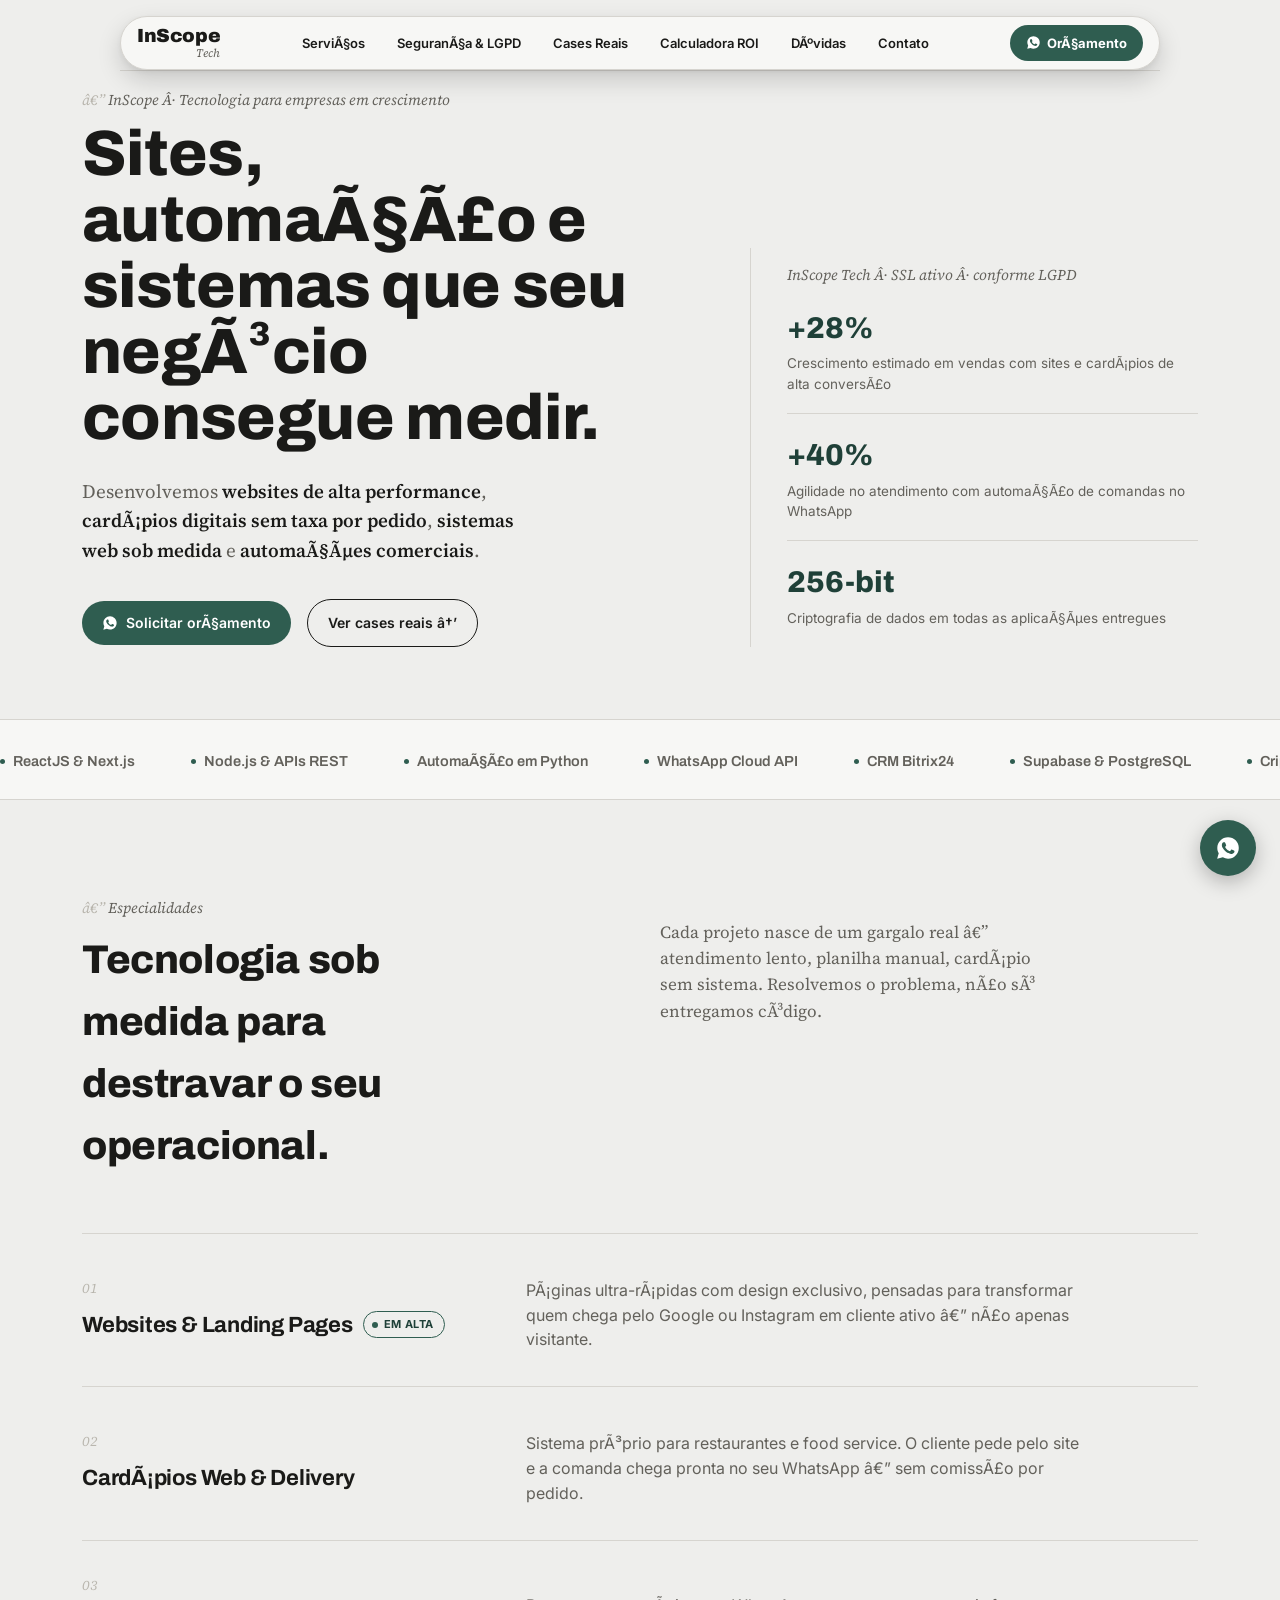
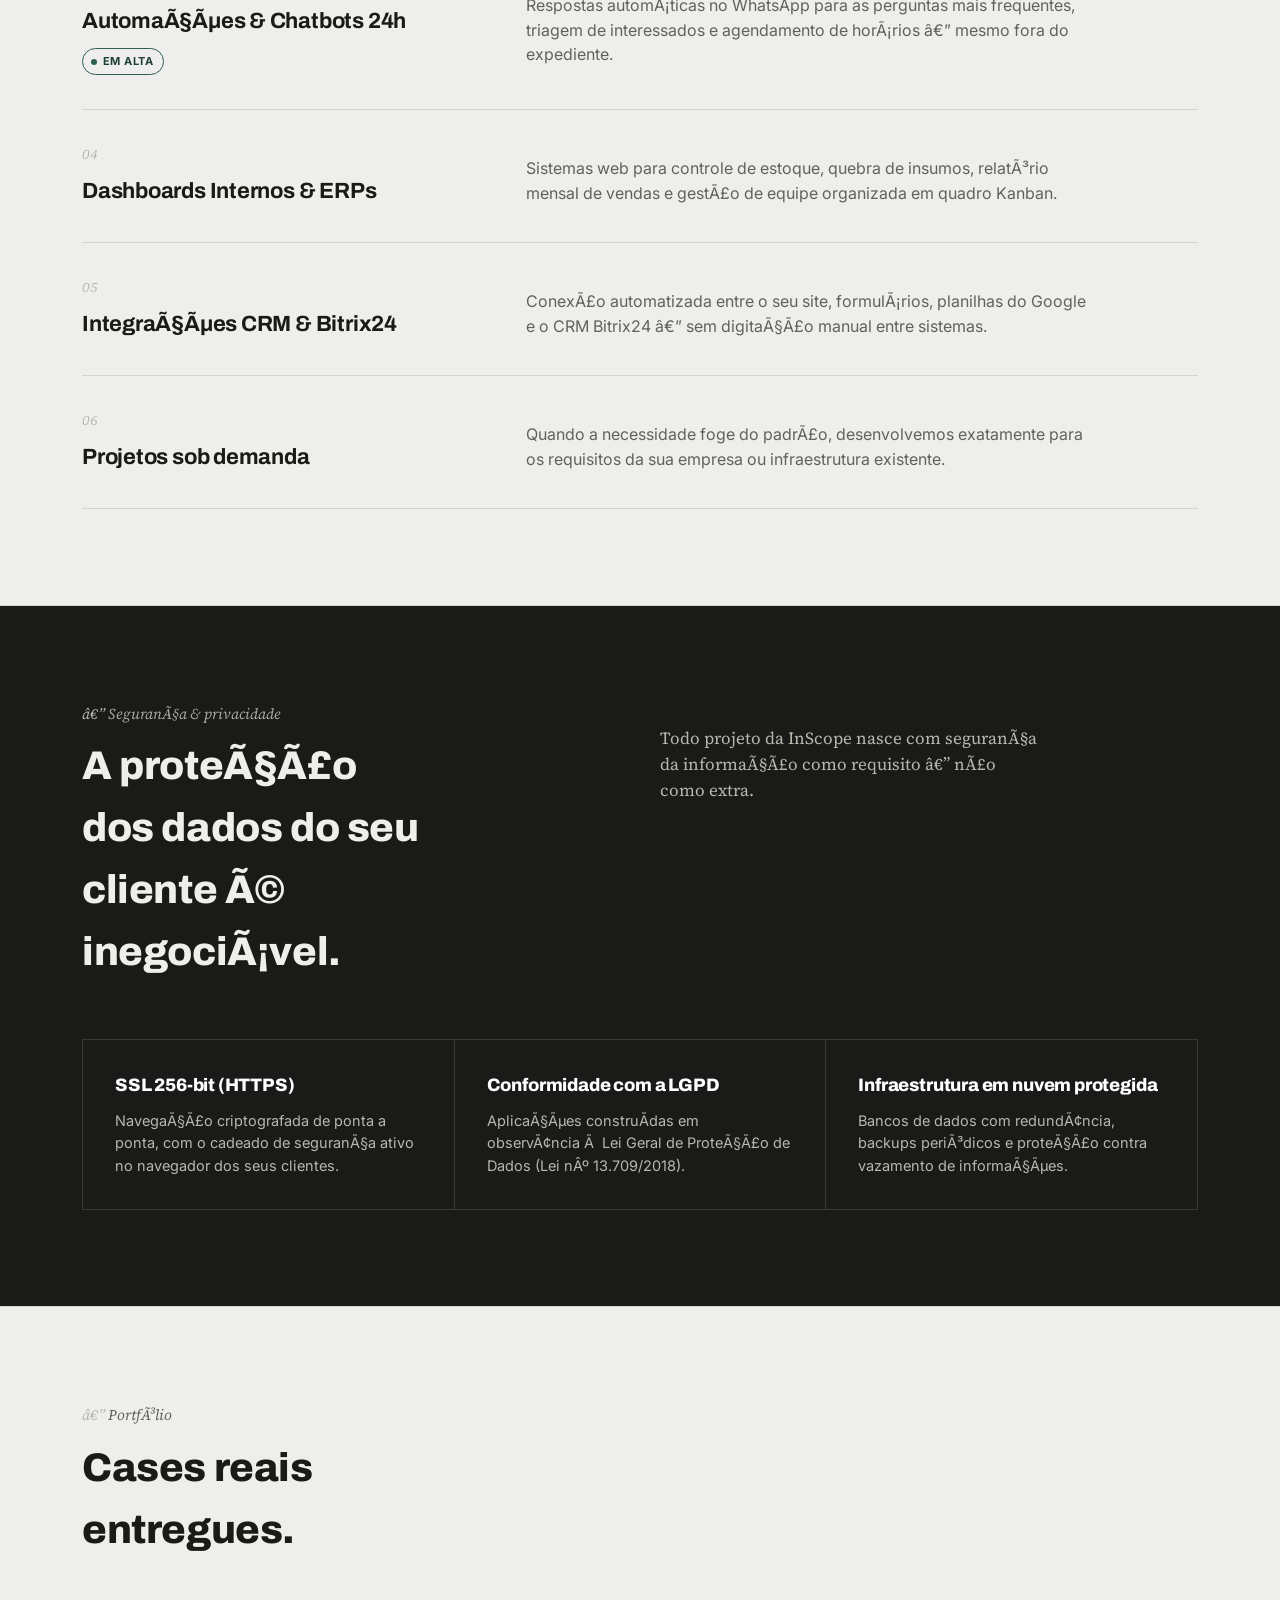
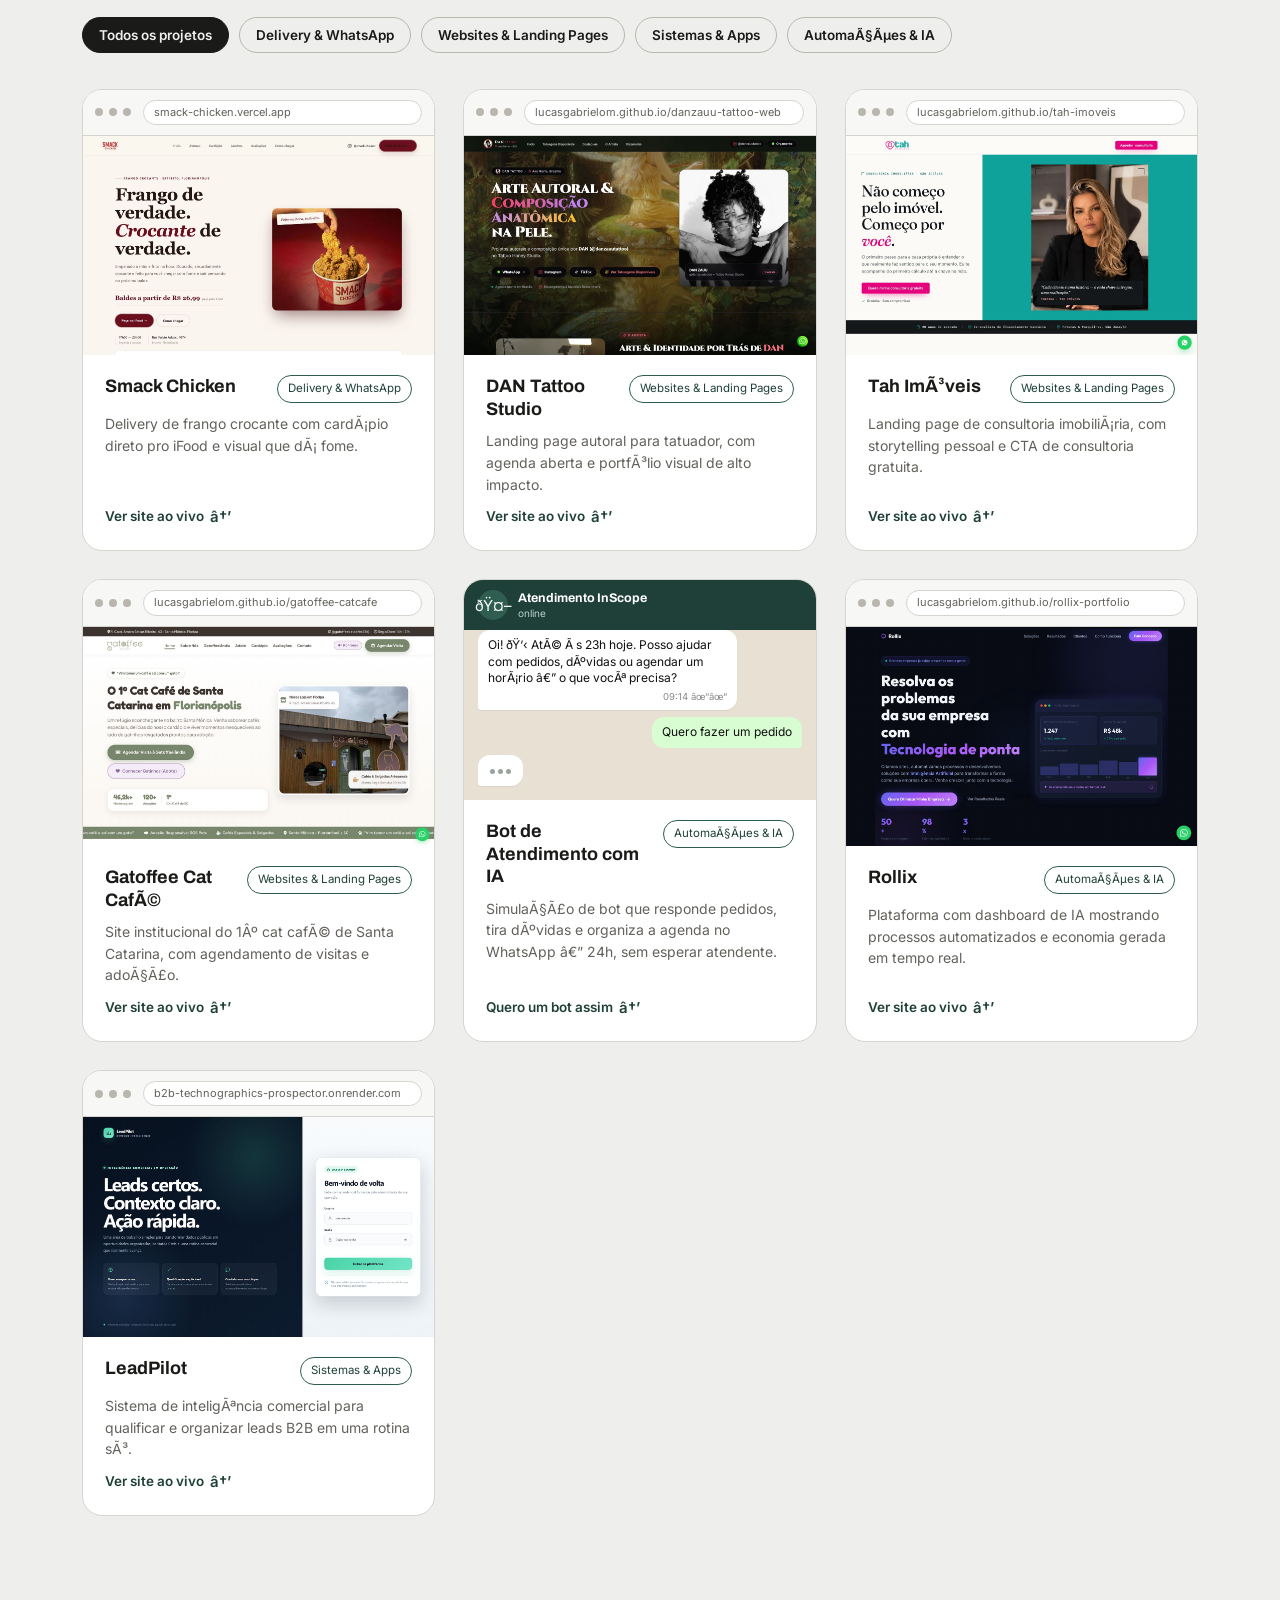
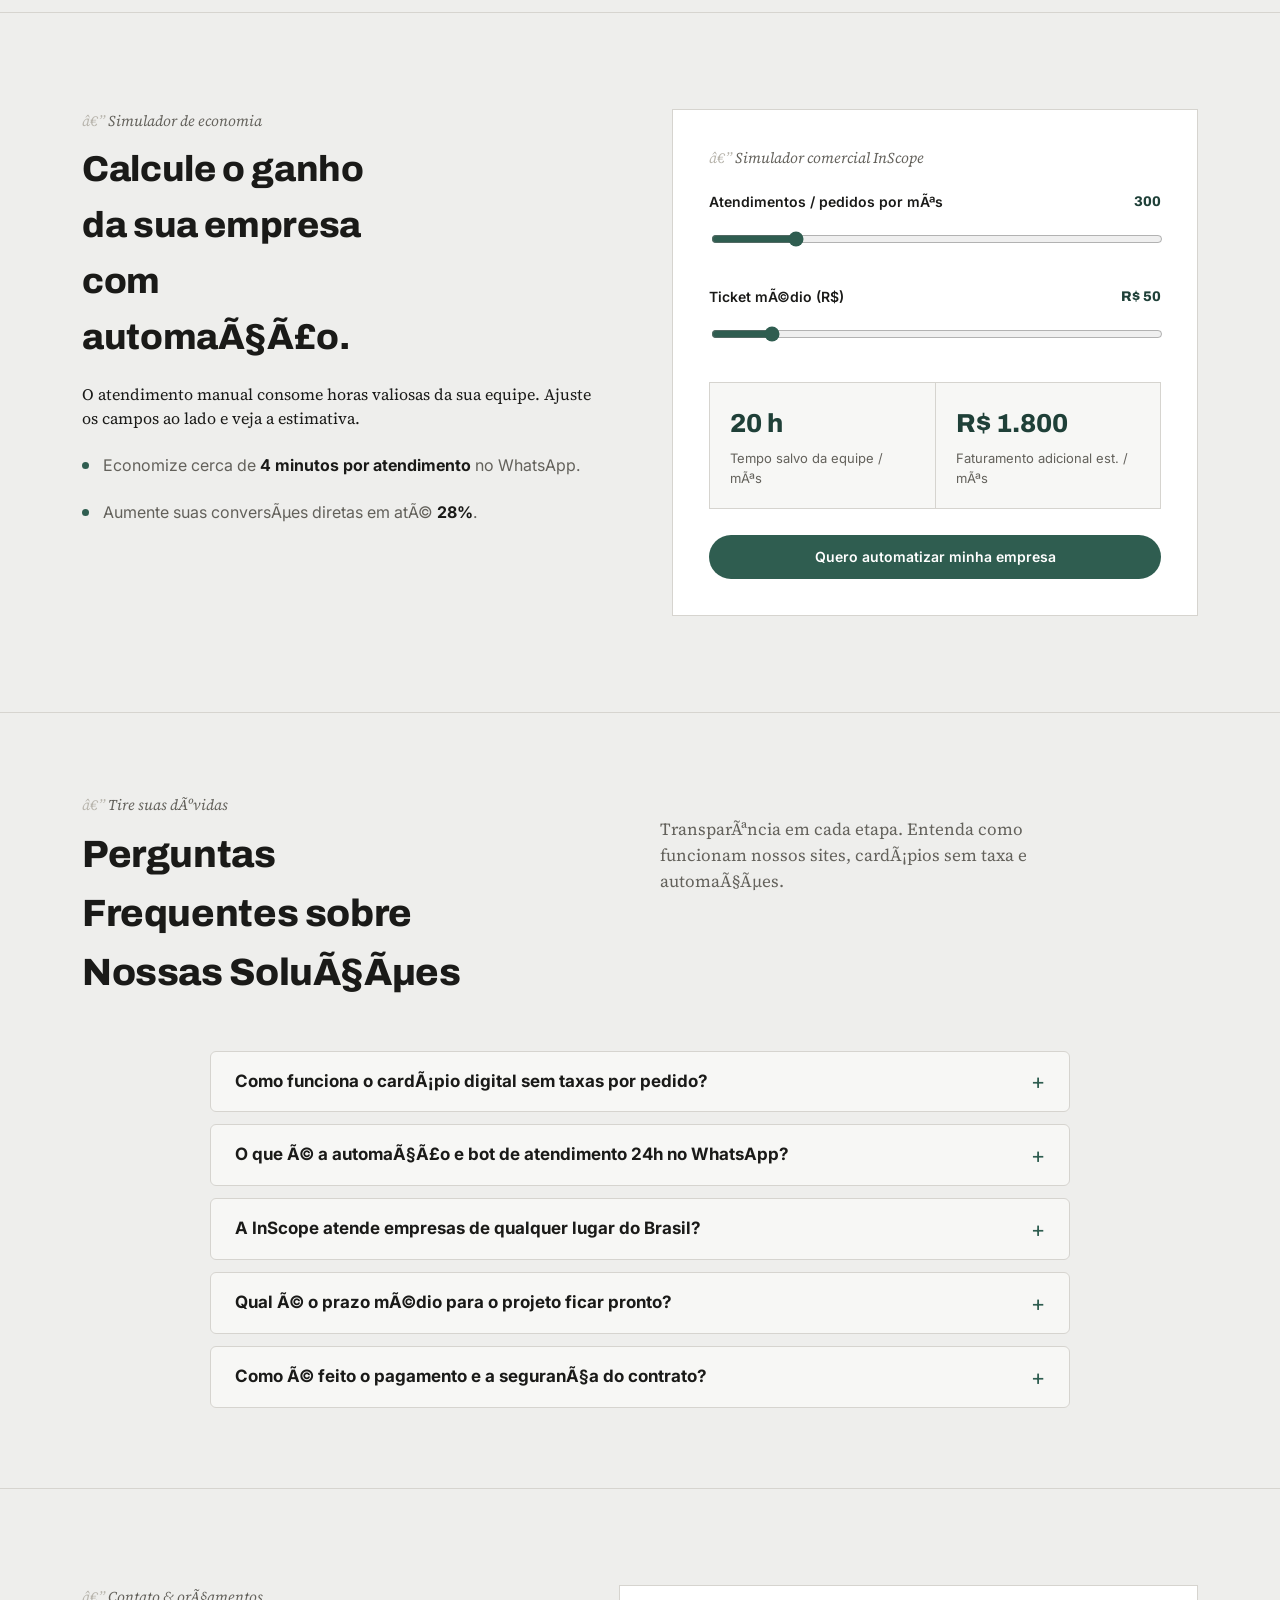
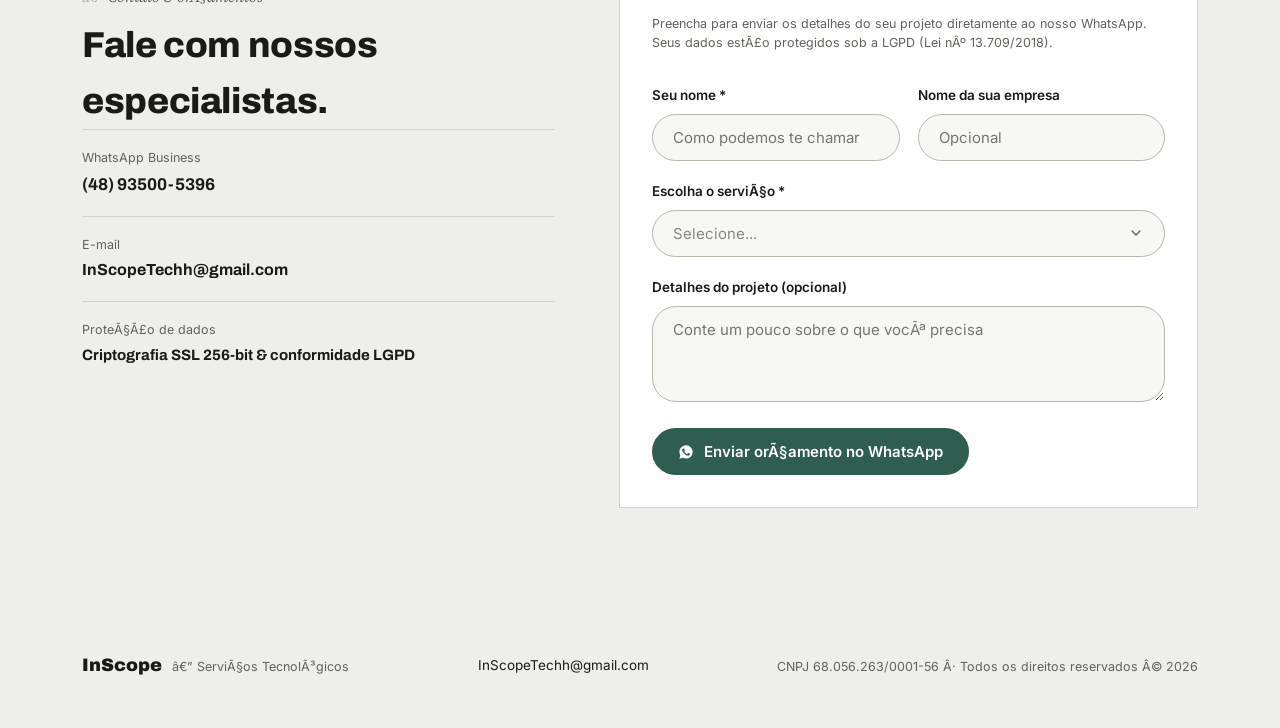
==== commit 5af3ad6c: "feat(seo): atualizar URLs oficiais para o novo dominio de producao inscopetech.vercel.app" ====
--- a/index.html
+++ b/index.html
@@ -4,51 +4,53 @@
 <meta charset="UTF-8">
 <meta name="viewport" content="width=device-width, initial-scale=1.0">
 
-<!-- SEO Primário: Título, Descrição e Palavras-chave -->
-<title>InScope — Serviços Tecnológicos | Sites, Automação WhatsApp &amp; Sistemas Sob Medida</title>
-<meta name="description" content="InScope Serviços Tecnológicos: criação de websites de alta conversão, cardápios digitais sem taxa por pedido, automação de WhatsApp 24h e sistemas web sob medida. Peça seu orçamento!">
+<!-- SEO PrimÃ¡rio: TÃ­tulo, DescriÃ§Ã£o e Palavras-chave -->
+<title>InScope â€” ServiÃ§os TecnolÃ³gicos | Sites, AutomaÃ§Ã£o WhatsApp &amp; Sistemas Sob Medida</title>
+<meta name="description" content="InScope ServiÃ§os TecnolÃ³gicos: criaÃ§Ã£o de websites de alta conversÃ£o, cardÃ¡pios digitais sem taxa por pedido, automaÃ§Ã£o de WhatsApp 24h e sistemas web sob medida. PeÃ§a seu orÃ§amento!">
 <meta name="keywords" content="desenvolvimento de sites, criacao de sites, landing page, automacao whatsapp, bot de atendimento 24h, cardapio digital sem taxa, cardapio online delivery, sistemas web sob medida, dashboard empresarial, automacao de processos, bitrix24 automacao, integracao de crm, inscopetech, inscope tecnologia, empresa de tecnologia florianopolis, desenvolvimento web brasil, software sob medida">
-<meta name="author" content="InScope Serviços Tecnológicos">
+<meta name="author" content="InScope ServiÃ§os TecnolÃ³gicos">
 <meta name="robots" content="index, follow, max-image-preview:large, max-snippet:-1, max-video-preview:-1">
-<link rel="canonical" href="https://lucasgabrielom.github.io/InScopeTech/">
-
-<!-- Verificação do Google Search Console (Substitua pelo seu código fornecido no Search Console) -->
+<link rel="canonical" href="https://inscopetech.vercel.app/">
+
+<!-- VerificaÃ§Ã£o do Google Search Console (Substitua pelo seu cÃ³digo fornecido no Search Console) -->
 <meta name="google-site-verification" content="COLOQUE_SEU_CODIGO_DO_SEARCH_CONSOLE_AQUI">
 
-<!-- Geolocalização & SEO Local (Brasil / Santa Catarina) -->
+<!-- GeolocalizaÃ§Ã£o & SEO Local (Brasil / Santa Catarina) -->
 <meta name="geo.region" content="BR-SC">
-<meta name="geo.placename" content="Florianópolis">
+<meta name="geo.placename" content="FlorianÃ³polis">
 <meta name="geo.position" content="-27.5954;-48.5480">
 <meta name="ICBM" content="-27.5954, -48.5480">
 
 <!-- Open Graph / Redes Sociais (Facebook, WhatsApp, LinkedIn) -->
 <meta property="og:locale" content="pt_BR">
 <meta property="og:type" content="website">
-<meta property="og:site_name" content="InScope — Serviços Tecnológicos">
-<meta property="og:title" content="InScope — Serviços Tecnológicos | Sites, Automação &amp; Sistemas">
-<meta property="og:description" content="Desenvolvimento de websites de alta performance, cardápios digitais sem taxa, automações no WhatsApp e sistemas web sob medida para empresas em crescimento.">
-<meta property="og:url" content="https://lucasgabrielom.github.io/InScopeTech/">
-<meta property="og:image" content="https://lucasgabrielom.github.io/InScopeTech/assets/logo.jpg">
+<meta property="og:site_name" content="InScope â€” ServiÃ§os TecnolÃ³gicos">
+<meta property="og:title" content="InScope â€” ServiÃ§os TecnolÃ³gicos | Sites, AutomaÃ§Ã£o &amp; Sistemas">
+<meta property="og:description" content="Desenvolvimento de websites de alta performance, cardÃ¡pios digitais sem taxa, automaÃ§Ãµes no WhatsApp e sistemas web sob medida para empresas em crescimento.">
+<meta property="og:url" content="https://inscopetech.vercel.app/">
+<meta property="og:image" content="https://inscopetech.vercel.app/assets/logo.jpg">
 <meta property="og:image:width" content="1200">
 <meta property="og:image:height" content="630">
-<meta property="og:image:alt" content="Logotipo InScope Serviços Tecnológicos">
+<meta property="og:image:alt" content="Logotipo InScope ServiÃ§os TecnolÃ³gicos">
 
 <!-- Twitter Card -->
 <meta name="twitter:card" content="summary_large_image">
-<meta name="twitter:title" content="InScope — Serviços Tecnológicos | Sites, Automação &amp; Sistemas">
-<meta name="twitter:description" content="Websites rápidos, cardápios no WhatsApp sem taxa e automação de processos para a sua empresa faturar mais.">
-<meta name="twitter:image" content="https://lucasgabrielom.github.io/InScopeTech/assets/logo.jpg">
-
-<!-- Favicons e Ícones -->
-<link rel="icon" href="assets/favicon.ico" sizes="any">
-<link rel="icon" type="image/png" sizes="32x32" href="assets/favicon-32.png">
-<link rel="icon" type="image/png" sizes="16x16" href="assets/favicon-16.png">
-<link rel="apple-touch-icon" sizes="180x180" href="assets/apple-touch-icon.png">
-<link rel="icon" type="image/png" sizes="192x192" href="assets/icon-192.png">
+<meta name="twitter:title" content="InScope â€” ServiÃ§os TecnolÃ³gicos | Sites, AutomaÃ§Ã£o &amp; Sistemas">
+<meta name="twitter:description" content="Websites rÃ¡pidos, cardÃ¡pios no WhatsApp sem taxa e automaÃ§Ã£o de processos para a sua empresa faturar mais.">
+<meta name="twitter:image" content="https://inscopetech.vercel.app/assets/logo.jpg">
+
+<!-- Favicons e Ãcones -->
+<link rel="icon" href="https://inscopetech.vercel.app/favicon.ico" sizes="any">
+<link rel="icon" type="image/svg+xml" href="https://inscopetech.vercel.app/favicon.svg">
+<link rel="icon" type="image/png" sizes="192x192" href="https://inscopetech.vercel.app/assets/icon-192.png">
+<link rel="icon" type="image/png" sizes="32x32" href="https://inscopetech.vercel.app/assets/favicon-32.png">
+<link rel="icon" type="image/png" sizes="16x16" href="https://inscopetech.vercel.app/assets/favicon-16.png">
+<link rel="apple-touch-icon" sizes="180x180" href="https://inscopetech.vercel.app/assets/apple-touch-icon.png">
+<link rel="shortcut icon" href="https://inscopetech.vercel.app/favicon.ico">
 <meta name="theme-color" content="#1a1a18">
 
-<!-- Padrão llms.txt para IAs -->
-<link rel="alternate" type="text/plain" href="https://lucasgabrielom.github.io/InScopeTech/llms.txt" title="LLMs.txt">
+<!-- PadrÃ£o llms.txt para IAs -->
+<link rel="alternate" type="text/plain" href="https://inscopetech.vercel.app/llms.txt" title="LLMs.txt">
 
 <!-- Google Fonts -->
 <link rel="preconnect" href="https://fonts.googleapis.com">
@@ -62,23 +64,23 @@
   "@graph": [
     {
       "@type": ["ProfessionalService", "Organization"],
-      "@id": "https://lucasgabrielom.github.io/InScopeTech/#organization",
-      "name": "InScope — Serviços Tecnológicos",
-      "alternateName": ["InScope Tech", "InScope", "LM Tech & Automação"],
-      "legalName": "InScope Serviços Tecnológicos",
+      "@id": "https://inscopetech.vercel.app/#organization",
+      "name": "InScope â€” ServiÃ§os TecnolÃ³gicos",
+      "alternateName": ["InScope Tech", "InScope", "LM Tech & AutomaÃ§Ã£o"],
+      "legalName": "InScope ServiÃ§os TecnolÃ³gicos",
       "taxID": "68.056.263/0001-56",
-      "url": "https://lucasgabrielom.github.io/InScopeTech/",
-      "logo": "https://lucasgabrielom.github.io/InScopeTech/assets/logo.jpg",
-      "image": "https://lucasgabrielom.github.io/InScopeTech/assets/logo.jpg",
-      "description": "Empresa especializada em desenvolvimento de sites de alta performance, cardápios digitais sem taxas por pedido, automação de processos no WhatsApp 24h e sistemas web sob medida.",
+      "url": "https://inscopetech.vercel.app/",
+      "logo": "https://inscopetech.vercel.app/assets/logo.jpg",
+      "image": "https://inscopetech.vercel.app/assets/logo.jpg",
+      "description": "Empresa especializada em desenvolvimento de sites de alta performance, cardÃ¡pios digitais sem taxas por pedido, automaÃ§Ã£o de processos no WhatsApp 24h e sistemas web sob medida.",
       "telephone": "+55-48-93500-5396",
       "email": "InScopeTechh@gmail.com",
       "priceRange": "$$",
       "currenciesAccepted": "BRL",
-      "paymentAccepted": "Pix, Boleto, Cartão de Crédito, Transferência Bancária",
+      "paymentAccepted": "Pix, Boleto, CartÃ£o de CrÃ©dito, TransferÃªncia BancÃ¡ria",
       "address": {
         "@type": "PostalAddress",
-        "addressLocality": "Florianópolis",
+        "addressLocality": "FlorianÃ³polis",
         "addressRegion": "SC",
         "addressCountry": "BR"
       },
@@ -120,30 +122,30 @@
       },
       "hasOfferCatalog": {
         "@type": "OfferCatalog",
-        "name": "Catálogo de Serviços InScope Tech",
+        "name": "CatÃ¡logo de ServiÃ§os InScope Tech",
         "itemListElement": [
           {
             "@type": "Offer",
             "itemOffered": {
               "@type": "Service",
               "name": "Desenvolvimento de Websites & Landing Pages Profissionais",
-              "description": "Criação de websites rápidos, responsivos e otimizados para SEO e conversão de vendas."
+              "description": "CriaÃ§Ã£o de websites rÃ¡pidos, responsivos e otimizados para SEO e conversÃ£o de vendas."
             }
           },
           {
             "@type": "Offer",
             "itemOffered": {
               "@type": "Service",
-              "name": "Cardápio Digital Web & Delivery no WhatsApp",
-              "description": "Sistema próprio de pedidos online sem comissões ou taxas por comanda para restaurantes e delivery."
+              "name": "CardÃ¡pio Digital Web & Delivery no WhatsApp",
+              "description": "Sistema prÃ³prio de pedidos online sem comissÃµes ou taxas por comanda para restaurantes e delivery."
             }
           },
           {
             "@type": "Offer",
             "itemOffered": {
               "@type": "Service",
-              "name": "Automação & Chatbots 24h no WhatsApp",
-              "description": "Atendimento automatizado inteligente com IA, triagem de clientes e agendamentos integrados à API oficial do WhatsApp."
+              "name": "AutomaÃ§Ã£o & Chatbots 24h no WhatsApp",
+              "description": "Atendimento automatizado inteligente com IA, triagem de clientes e agendamentos integrados Ã  API oficial do WhatsApp."
             }
           },
           {
@@ -151,15 +153,15 @@
             "itemOffered": {
               "@type": "Service",
               "name": "Dashboards Internos, ERPs & Sistemas Web Sob Medida",
-              "description": "Painéis de controle operacional, gestão de estoque, relatórios analíticos e quadros Kanban para equipes."
+              "description": "PainÃ©is de controle operacional, gestÃ£o de estoque, relatÃ³rios analÃ­ticos e quadros Kanban para equipes."
             }
           },
           {
             "@type": "Offer",
             "itemOffered": {
               "@type": "Service",
-              "name": "Integrações de CRM Bitrix24 & Automações",
-              "description": "Conexão automatizada entre formulários do site, WhatsApp, planilhas e CRM corporativo."
+              "name": "IntegraÃ§Ãµes de CRM Bitrix24 & AutomaÃ§Ãµes",
+              "description": "ConexÃ£o automatizada entre formulÃ¡rios do site, WhatsApp, planilhas e CRM corporativo."
             }
           }
         ]
@@ -167,57 +169,57 @@
     },
     {
       "@type": "WebSite",
-      "@id": "https://lucasgabrielom.github.io/InScopeTech/#website",
-      "url": "https://lucasgabrielom.github.io/InScopeTech/",
-      "name": "InScope — Serviços Tecnológicos",
-      "description": "Sites, Automação WhatsApp & Sistemas Sob Medida para Empresas",
+      "@id": "https://inscopetech.vercel.app/#website",
+      "url": "https://inscopetech.vercel.app/",
+      "name": "InScope â€” ServiÃ§os TecnolÃ³gicos",
+      "description": "Sites, AutomaÃ§Ã£o WhatsApp & Sistemas Sob Medida para Empresas",
       "inLanguage": "pt-BR",
       "publisher": {
-        "@id": "https://lucasgabrielom.github.io/InScopeTech/#organization"
+        "@id": "https://inscopetech.vercel.app/#organization"
       }
     },
     {
       "@type": "FAQPage",
-      "@id": "https://lucasgabrielom.github.io/InScopeTech/#faq",
+      "@id": "https://inscopetech.vercel.app/#faq",
       "mainEntity": [
         {
           "@type": "Question",
-          "name": "Como funciona o cardápio digital sem taxas por pedido?",
+          "name": "Como funciona o cardÃ¡pio digital sem taxas por pedido?",
           "acceptedAnswer": {
             "@type": "Answer",
-            "text": "O cliente acessa o cardápio digital diretamente pelo navegador do celular, seleciona os itens e adicionais desejados e clica em enviar. O pedido é formatado automaticamente e enviado direto para o WhatsApp do seu estabelecimento. Você não paga comissões ou porcentagens por venda, retendo 100% do lucro."
+            "text": "O cliente acessa o cardÃ¡pio digital diretamente pelo navegador do celular, seleciona os itens e adicionais desejados e clica em enviar. O pedido Ã© formatado automaticamente e enviado direto para o WhatsApp do seu estabelecimento. VocÃª nÃ£o paga comissÃµes ou porcentagens por venda, retendo 100% do lucro."
           }
         },
         {
           "@type": "Question",
-          "name": "O que é a automação e bot de atendimento 24h no WhatsApp?",
+          "name": "O que Ã© a automaÃ§Ã£o e bot de atendimento 24h no WhatsApp?",
           "acceptedAnswer": {
             "@type": "Answer",
-            "text": "É um sistema inteligente integrado ao seu WhatsApp que responde dúvidas frequentes, envia cardápios e tabelas de preços, faz a triagem de clientes e realiza agendamentos automaticamente, mesmo fora do horário comercial, economizando em média 4 minutos por atendimento."
+            "text": "Ã‰ um sistema inteligente integrado ao seu WhatsApp que responde dÃºvidas frequentes, envia cardÃ¡pios e tabelas de preÃ§os, faz a triagem de clientes e realiza agendamentos automaticamente, mesmo fora do horÃ¡rio comercial, economizando em mÃ©dia 4 minutos por atendimento."
           }
         },
         {
           "@type": "Question",
-          "name": "Como solicitar um orçamento com a InScope?",
+          "name": "Como solicitar um orÃ§amento com a InScope?",
           "acceptedAnswer": {
             "@type": "Answer",
-            "text": "Você pode preencher o formulário na página de contato do site ou enviar uma mensagem direta pelo WhatsApp no número (48) 93500-5396. Nossa equipe técnica entrará em contato para entender seus gargalos e apresentar uma solução sob medida."
+            "text": "VocÃª pode preencher o formulÃ¡rio na pÃ¡gina de contato do site ou enviar uma mensagem direta pelo WhatsApp no nÃºmero (48) 93500-5396. Nossa equipe tÃ©cnica entrarÃ¡ em contato para entender seus gargalos e apresentar uma soluÃ§Ã£o sob medida."
           }
         },
         {
           "@type": "Question",
-          "name": "A InScope atende empresas de outros estados além de Santa Catarina?",
+          "name": "A InScope atende empresas de outros estados alÃ©m de Santa Catarina?",
           "acceptedAnswer": {
             "@type": "Answer",
-            "text": "Sim! A InScope atende empresas em todo o território nacional (Brasil) de forma 100% remota com reuniões online, protótipos funcionais e suporte contínuo."
+            "text": "Sim! A InScope atende empresas em todo o territÃ³rio nacional (Brasil) de forma 100% remota com reuniÃµes online, protÃ³tipos funcionais e suporte contÃ­nuo."
           }
         },
         {
           "@type": "Question",
-          "name": "Qual é o prazo de entrega de um website ou sistema?",
+          "name": "Qual Ã© o prazo de entrega de um website ou sistema?",
           "acceptedAnswer": {
             "@type": "Answer",
-            "text": "Landing pages e websites institucionais costumam ser entregues entre 5 a 15 dias úteis. Projetos de automação de WhatsApp e cardápios digitais entre 7 a 20 dias úteis. Sistemas sob medida e ERPs têm o cronograma definido de acordo com o escopo aprovado."
+            "text": "Landing pages e websites institucionais costumam ser entregues entre 5 a 15 dias Ãºteis. Projetos de automaÃ§Ã£o de WhatsApp e cardÃ¡pios digitais entre 7 a 20 dias Ãºteis. Sistemas sob medida e ERPs tÃªm o cronograma definido de acordo com o escopo aprovado."
           }
         }
       ]
@@ -265,7 +267,7 @@
     color:var(--muted);
     margin:0 0 10px;
   }
-  .label::before{content:"— ";color:var(--line-strong);}
+  .label::before{content:"â€” ";color:var(--line-strong);}
   a:focus-visible,button:focus-visible,input:focus-visible,textarea:focus-visible,select:focus-visible{
     outline:2px solid var(--accent);
     outline-offset:2px;
@@ -971,18 +973,18 @@
     </a>
 
     <nav class="pill-links" id="navLinks">
-      <a href="#servicos">Serviços</a>
-      <a href="#seguranca">Segurança &amp; LGPD</a>
+      <a href="#servicos">ServiÃ§os</a>
+      <a href="#seguranca">SeguranÃ§a &amp; LGPD</a>
       <a href="#portfolio">Cases Reais</a>
       <a href="#calculadora">Calculadora ROI</a>
-      <a href="#faq">Dúvidas</a>
+      <a href="#faq">DÃºvidas</a>
       <a href="#contato">Contato</a>
     </nav>
 
     <div class="pill-right">
       <a class="cta-wa" href="https://wa.me/5548935005396?text=Ol%C3%A1%20InScope!%20Gostaria%20de%20um%20or%C3%A7amento.">
         <svg viewBox="0 0 24 24"><path d="M12.04 2C6.58 2 2.13 6.45 2.13 11.91c0 1.75.46 3.45 1.32 4.95L2 22l5.25-1.38a9.9 9.9 0 0 0 4.79 1.22h.01c5.46 0 9.9-4.45 9.9-9.91 0-2.65-1.03-5.14-2.9-7.01A9.86 9.86 0 0 0 12.04 2Zm5.8 14.03c-.24.68-1.4 1.32-1.93 1.4-.5.08-1.12.11-1.8-.11-.42-.13-.96-.31-1.65-.6-2.9-1.25-4.8-4.17-4.94-4.36-.14-.19-1.18-1.57-1.18-3 0-1.42.75-2.12 1.02-2.41.27-.29.58-.36.78-.36.2 0 .39 0 .56.01.18.01.42-.07.66.5.24.58.83 2 .9 2.15.07.15.12.32.02.51-.1.19-.15.31-.29.48-.15.17-.31.38-.44.51-.15.15-.3.31-.13.6.17.29.75 1.24 1.62 2.01 1.11.99 2.05 1.3 2.34 1.44.29.15.46.13.63-.05.17-.19.72-.84.91-1.13.19-.29.38-.24.63-.14.25.1 1.6.76 1.87.9.27.14.46.2.52.32.07.11.07.65-.17 1.33Z"/></svg>
-        <span>Orçamento</span>
+        <span>OrÃ§amento</span>
       </a>
       <button class="burger-pill" id="burger" aria-label="Abrir Menu">
         <span></span><span></span><span></span>
@@ -993,16 +995,16 @@
   <!-- Mobile Drawer Sheet Modal -->
   <div class="mobile-sheet" id="mobileSheet">
     <div class="sheet-head">
-      <span class="sheet-title">Navegação InScope</span>
+      <span class="sheet-title">NavegaÃ§Ã£o InScope</span>
       <button class="sheet-close" id="sheetClose" aria-label="Fechar">&times;</button>
     </div>
     <div class="sheet-links">
-      <a href="#servicos" class="sheet-link"><span>Serviços</span><span class="arrow">→</span></a>
-      <a href="#seguranca" class="sheet-link"><span>Segurança &amp; LGPD</span><span class="arrow">→</span></a>
-      <a href="#portfolio" class="sheet-link"><span>Cases Reais</span><span class="arrow">→</span></a>
-      <a href="#calculadora" class="sheet-link"><span>Calculadora ROI</span><span class="arrow">→</span></a>
-      <a href="#faq" class="sheet-link"><span>Dúvidas Frequentes</span><span class="arrow">→</span></a>
-      <a href="#contato" class="sheet-link"><span>Contato</span><span class="arrow">→</span></a>
+      <a href="#servicos" class="sheet-link"><span>ServiÃ§os</span><span class="arrow">â†’</span></a>
+      <a href="#seguranca" class="sheet-link"><span>SeguranÃ§a &amp; LGPD</span><span class="arrow">â†’</span></a>
+      <a href="#portfolio" class="sheet-link"><span>Cases Reais</span><span class="arrow">â†’</span></a>
+      <a href="#calculadora" class="sheet-link"><span>Calculadora ROI</span><span class="arrow">â†’</span></a>
+      <a href="#faq" class="sheet-link"><span>DÃºvidas Frequentes</span><span class="arrow">â†’</span></a>
+      <a href="#contato" class="sheet-link"><span>Contato</span><span class="arrow">â†’</span></a>
     </div>
     <a class="sheet-cta" href="https://wa.me/5548935005396?text=Ol%C3%A1%20InScope!%20Gostaria%20de%20um%20or%C3%A7amento.">
       <svg viewBox="0 0 24 24" style="width:16px;height:16px;fill:currentColor;margin-right:6px;"><path d="M12.04 2C6.58 2 2.13 6.45 2.13 11.91c0 1.75.46 3.45 1.32 4.95L2 22l5.25-1.38a9.9 9.9 0 0 0 4.79 1.22h.01c5.46 0 9.9-4.45 9.9-9.91 0-2.65-1.03-5.14-2.9-7.01A9.86 9.86 0 0 0 12.04 2Zm5.8 14.03c-.24.68-1.4 1.32-1.93 1.4-.5.08-1.12.11-1.8-.11-.42-.13-.96-.31-1.65-.6-2.9-1.25-4.8-4.17-4.94-4.36-.14-.19-1.18-1.57-1.18-3 0-1.42.75-2.12 1.02-2.41.27-.29.58-.36.78-.36.2 0 .39 0 .56.01.18.01.42-.07.66.5.24.58.83 2 .9 2.15.07.15.12.32.02.51-.1.19-.15.31-.29.48-.15.17-.31.38-.44.51-.15.15-.3.31-.13.6.17.29.75 1.24 1.62 2.01 1.11.99 2.05 1.3 2.34 1.44.29.15.46.13.63-.05.17-.19.72-.84.91-1.13.19-.29.38-.24.63-.14.25.1 1.6.76 1.87.9.27.14.46.2.52.32.07.11.07.65-.17 1.33Z"/></svg>
@@ -1017,22 +1019,22 @@
   <section class="hero" style="border-bottom:1px solid var(--line);padding-top:88px;">
     <div class="wrap hero-grid">
       <div>
-        <p class="label">InScope · Tecnologia para empresas em crescimento</p>
-        <h1>Sites, automação e sistemas que seu negócio consegue medir.</h1>
-        <p class="lede">Desenvolvemos <b>websites de alta performance</b>, <b>cardápios digitais sem taxa por pedido</b>, <b>sistemas web sob medida</b> e <b>automações comerciais</b>.</p>
+        <p class="label">InScope Â· Tecnologia para empresas em crescimento</p>
+        <h1>Sites, automaÃ§Ã£o e sistemas que seu negÃ³cio consegue medir.</h1>
+        <p class="lede">Desenvolvemos <b>websites de alta performance</b>, <b>cardÃ¡pios digitais sem taxa por pedido</b>, <b>sistemas web sob medida</b> e <b>automaÃ§Ãµes comerciais</b>.</p>
         <div class="hero-actions">
           <a class="cta-wa" href="https://wa.me/5548935005396?text=Ol%C3%A1%20InScope!%20Gostaria%20de%20um%20or%C3%A7amento%20para%20minha%20empresa.">
             <svg viewBox="0 0 24 24"><path d="M12.04 2C6.58 2 2.13 6.45 2.13 11.91c0 1.75.46 3.45 1.32 4.95L2 22l5.25-1.38a9.9 9.9 0 0 0 4.79 1.22h.01c5.46 0 9.9-4.45 9.9-9.91 0-2.65-1.03-5.14-2.9-7.01A9.86 9.86 0 0 0 12.04 2Zm5.8 14.03c-.24.68-1.4 1.32-1.93 1.4-.5.08-1.12.11-1.8-.11-.42-.13-.96-.31-1.65-.6-2.9-1.25-4.8-4.17-4.94-4.36-.14-.19-1.18-1.57-1.18-3 0-1.42.75-2.12 1.02-2.41.27-.29.58-.36.78-.36.2 0 .39 0 .56.01.18.01.42-.07.66.5.24.58.83 2 .9 2.15.07.15.12.32.02.51-.1.19-.15.31-.29.48-.15.17-.31.38-.44.51-.15.15-.3.31-.13.6.17.29.75 1.24 1.62 2.01 1.11.99 2.05 1.3 2.34 1.44.29.15.46.13.63-.05.17-.19.72-.84.91-1.13.19-.29.38-.24.63-.14.25.1 1.6.76 1.87.9.27.14.46.2.52.32.07.11.07.65-.17 1.33Z"/></svg>
-            Solicitar orçamento
+            Solicitar orÃ§amento
           </a>
-          <a class="btn-outline" href="#portfolio">Ver cases reais →</a>
+          <a class="btn-outline" href="#portfolio">Ver cases reais â†’</a>
         </div>
       </div>
       <div class="hero-side">
-        <p class="domain">InScope Tech · SSL ativo · conforme LGPD</p>
-        <div class="stat reveal"><div class="num" data-count-to="28" data-prefix="+" data-suffix="%">+28%</div><div class="desc">Crescimento estimado em vendas com sites e cardápios de alta conversão</div></div>
-        <div class="stat reveal"><div class="num" data-count-to="40" data-prefix="+" data-suffix="%">+40%</div><div class="desc">Agilidade no atendimento com automação de comandas no WhatsApp</div></div>
-        <div class="stat reveal"><div class="num">256-bit</div><div class="desc">Criptografia de dados em todas as aplicações entregues</div></div>
+        <p class="domain">InScope Tech Â· SSL ativo Â· conforme LGPD</p>
+        <div class="stat reveal"><div class="num" data-count-to="28" data-prefix="+" data-suffix="%">+28%</div><div class="desc">Crescimento estimado em vendas com sites e cardÃ¡pios de alta conversÃ£o</div></div>
+        <div class="stat reveal"><div class="num" data-count-to="40" data-prefix="+" data-suffix="%">+40%</div><div class="desc">Agilidade no atendimento com automaÃ§Ã£o de comandas no WhatsApp</div></div>
+        <div class="stat reveal"><div class="num">256-bit</div><div class="desc">Criptografia de dados em todas as aplicaÃ§Ãµes entregues</div></div>
       </div>
     </div>
   </section>
@@ -1040,8 +1042,8 @@
   <!-- STACK MARQUEE -->
   <div class="stack">
     <div class="track" id="track">
-      <span>ReactJS &amp; Next.js</span><span>Node.js &amp; APIs REST</span><span>Automação em Python</span><span>WhatsApp Cloud API</span><span>CRM Bitrix24</span><span>Supabase &amp; PostgreSQL</span><span>Criptografia SSL 256-bit</span>
-      <span>ReactJS &amp; Next.js</span><span>Node.js &amp; APIs REST</span><span>Automação em Python</span><span>WhatsApp Cloud API</span><span>CRM Bitrix24</span><span>Supabase &amp; PostgreSQL</span><span>Criptografia SSL 256-bit</span>
+      <span>ReactJS &amp; Next.js</span><span>Node.js &amp; APIs REST</span><span>AutomaÃ§Ã£o em Python</span><span>WhatsApp Cloud API</span><span>CRM Bitrix24</span><span>Supabase &amp; PostgreSQL</span><span>Criptografia SSL 256-bit</span>
+      <span>ReactJS &amp; Next.js</span><span>Node.js &amp; APIs REST</span><span>AutomaÃ§Ã£o em Python</span><span>WhatsApp Cloud API</span><span>CRM Bitrix24</span><span>Supabase &amp; PostgreSQL</span><span>Criptografia SSL 256-bit</span>
     </div>
   </div>
 
@@ -1053,39 +1055,39 @@
           <p class="label">Especialidades</p>
           <h2>Tecnologia sob medida para destravar o seu operacional.</h2>
         </div>
-        <p class="desc serif">Cada projeto nasce de um gargalo real — atendimento lento, planilha manual, cardápio sem sistema. Resolvemos o problema, não só entregamos código.</p>
+        <p class="desc serif">Cada projeto nasce de um gargalo real â€” atendimento lento, planilha manual, cardÃ¡pio sem sistema. Resolvemos o problema, nÃ£o sÃ³ entregamos cÃ³digo.</p>
       </div>
 
       <div class="service-list">
         <a class="service reveal" href="https://wa.me/5548935005396?text=Ol%C3%A1!%20Quero%20um%20site%20ou%20landing%20page%20profissional." target="_blank" rel="noopener">
           <div><span class="idx serif-i">01</span><h3>Websites &amp; Landing Pages <span class="hot">Em alta</span></h3></div>
-          <p>Páginas ultra-rápidas com design exclusivo, pensadas para transformar quem chega pelo Google ou Instagram em cliente ativo — não apenas visitante.</p>
-          <span class="arrow">→</span>
+          <p>PÃ¡ginas ultra-rÃ¡pidas com design exclusivo, pensadas para transformar quem chega pelo Google ou Instagram em cliente ativo â€” nÃ£o apenas visitante.</p>
+          <span class="arrow">â†’</span>
         </a>
         <a class="service reveal" href="https://wa.me/5548935005396?text=Ol%C3%A1!%20Quero%20um%20card%C3%A1pio%20digital%20para%20pedidos%20pelo%20WhatsApp%20sem%20taxa%20por%20pedido." target="_blank" rel="noopener">
-          <div><span class="idx serif-i">02</span><h3>Cardápios Web &amp; Delivery</h3></div>
-          <p>Sistema próprio para restaurantes e food service. O cliente pede pelo site e a comanda chega pronta no seu WhatsApp — sem comissão por pedido.</p>
-          <span class="arrow">→</span>
+          <div><span class="idx serif-i">02</span><h3>CardÃ¡pios Web &amp; Delivery</h3></div>
+          <p>Sistema prÃ³prio para restaurantes e food service. O cliente pede pelo site e a comanda chega pronta no seu WhatsApp â€” sem comissÃ£o por pedido.</p>
+          <span class="arrow">â†’</span>
         </a>
         <a class="service reveal" href="https://wa.me/5548935005396?text=Ol%C3%A1!%20Quero%20automatizar%20o%20atendimento%20da%20minha%20empresa%20com%20bots%20e%20IA." target="_blank" rel="noopener">
-          <div><span class="idx serif-i">03</span><h3>Automações &amp; Chatbots 24h <span class="hot">Em alta</span></h3></div>
-          <p>Respostas automáticas no WhatsApp para as perguntas mais frequentes, triagem de interessados e agendamento de horários — mesmo fora do expediente.</p>
-          <span class="arrow">→</span>
+          <div><span class="idx serif-i">03</span><h3>AutomaÃ§Ãµes &amp; Chatbots 24h <span class="hot">Em alta</span></h3></div>
+          <p>Respostas automÃ¡ticas no WhatsApp para as perguntas mais frequentes, triagem de interessados e agendamento de horÃ¡rios â€” mesmo fora do expediente.</p>
+          <span class="arrow">â†’</span>
         </a>
         <a class="service reveal" href="https://wa.me/5548935005396?text=Ol%C3%A1!%20Quero%20um%20dashboard%20ou%20sistema%20interno." target="_blank" rel="noopener">
           <div><span class="idx serif-i">04</span><h3>Dashboards Internos &amp; ERPs</h3></div>
-          <p>Sistemas web para controle de estoque, quebra de insumos, relatório mensal de vendas e gestão de equipe organizada em quadro Kanban.</p>
-          <span class="arrow">→</span>
+          <p>Sistemas web para controle de estoque, quebra de insumos, relatÃ³rio mensal de vendas e gestÃ£o de equipe organizada em quadro Kanban.</p>
+          <span class="arrow">â†’</span>
         </a>
         <a class="service reveal" href="https://wa.me/5548935005396?text=Ol%C3%A1!%20Quero%20integrar%20meu%20CRM%20Bitrix24%20com%20o%20site%20e%20planilhas%20da%20minha%20empresa." target="_blank" rel="noopener">
-          <div><span class="idx serif-i">05</span><h3>Integrações CRM &amp; Bitrix24</h3></div>
-          <p>Conexão automatizada entre o seu site, formulários, planilhas do Google e o CRM Bitrix24 — sem digitação manual entre sistemas.</p>
-          <span class="arrow">→</span>
+          <div><span class="idx serif-i">05</span><h3>IntegraÃ§Ãµes CRM &amp; Bitrix24</h3></div>
+          <p>ConexÃ£o automatizada entre o seu site, formulÃ¡rios, planilhas do Google e o CRM Bitrix24 â€” sem digitaÃ§Ã£o manual entre sistemas.</p>
+          <span class="arrow">â†’</span>
         </a>
         <a class="service reveal" href="https://wa.me/5548935005396?text=Ol%C3%A1!%20Tenho%20um%20projeto%20sob%20medida%20fora%20do%20padr%C3%A3o%20para%20or%C3%A7ar." target="_blank" rel="noopener">
           <div><span class="idx serif-i">06</span><h3>Projetos sob demanda</h3></div>
-          <p>Quando a necessidade foge do padrão, desenvolvemos exatamente para os requisitos da sua empresa ou infraestrutura existente.</p>
-          <span class="arrow">→</span>
+          <p>Quando a necessidade foge do padrÃ£o, desenvolvemos exatamente para os requisitos da sua empresa ou infraestrutura existente.</p>
+          <span class="arrow">â†’</span>
         </a>
       </div>
     </div>
@@ -1096,23 +1098,23 @@
     <div class="wrap">
       <div class="section-head">
         <div>
-          <p class="label">Segurança &amp; privacidade</p>
-          <h2>A proteção dos dados do seu cliente é inegociável.</h2>
+          <p class="label">SeguranÃ§a &amp; privacidade</p>
+          <h2>A proteÃ§Ã£o dos dados do seu cliente Ã© inegociÃ¡vel.</h2>
         </div>
-        <p class="desc serif">Todo projeto da InScope nasce com segurança da informação como requisito — não como extra.</p>
+        <p class="desc serif">Todo projeto da InScope nasce com seguranÃ§a da informaÃ§Ã£o como requisito â€” nÃ£o como extra.</p>
       </div>
       <div class="sec-grid">
         <div class="sec-item reveal">
           <h3>SSL 256-bit (HTTPS)</h3>
-          <p>Navegação criptografada de ponta a ponta, com o cadeado de segurança ativo no navegador dos seus clientes.</p>
+          <p>NavegaÃ§Ã£o criptografada de ponta a ponta, com o cadeado de seguranÃ§a ativo no navegador dos seus clientes.</p>
         </div>
         <div class="sec-item reveal">
           <h3>Conformidade com a LGPD</h3>
-          <p>Aplicações construídas em observância à Lei Geral de Proteção de Dados (Lei nº 13.709/2018).</p>
+          <p>AplicaÃ§Ãµes construÃ­das em observÃ¢ncia Ã  Lei Geral de ProteÃ§Ã£o de Dados (Lei nÂº 13.709/2018).</p>
         </div>
         <div class="sec-item reveal">
           <h3>Infraestrutura em nuvem protegida</h3>
-          <p>Bancos de dados com redundância, backups periódicos e proteção contra vazamento de informações.</p>
+          <p>Bancos de dados com redundÃ¢ncia, backups periÃ³dicos e proteÃ§Ã£o contra vazamento de informaÃ§Ãµes.</p>
         </div>
       </div>
     </div>
@@ -1123,7 +1125,7 @@
     <div class="wrap">
       <div class="section-head">
         <div>
-          <p class="label">Portfólio</p>
+          <p class="label">PortfÃ³lio</p>
           <h2>Cases reais entregues.</h2>
         </div>
       </div>
@@ -1133,7 +1135,7 @@
         <button data-cat="delivery">Delivery &amp; WhatsApp</button>
         <button data-cat="site">Websites &amp; Landing Pages</button>
         <button data-cat="sistema">Sistemas &amp; Apps</button>
-        <button data-cat="automacao">Automações &amp; IA</button>
+        <button data-cat="automacao">AutomaÃ§Ãµes &amp; IA</button>
       </div>
 
       <div class="case-list" id="caseList">
@@ -1144,62 +1146,62 @@
           </div>
           <div class="case-body">
             <div class="case-top"><div class="name">Smack Chicken</div><span class="cat">Delivery &amp; WhatsApp</span></div>
-            <div class="meta">Delivery de frango crocante com cardápio direto pro iFood e visual que dá fome.</div>
-            <span class="case-cta">Ver site ao vivo <span class="arrow">→</span></span>
+            <div class="meta">Delivery de frango crocante com cardÃ¡pio direto pro iFood e visual que dÃ¡ fome.</div>
+            <span class="case-cta">Ver site ao vivo <span class="arrow">â†’</span></span>
           </div>
         </a>
         <a class="case reveal" data-cat="site" href="https://lucasgabrielom.github.io/danzauu-tattoo-web/" target="_blank" rel="noopener">
           <div class="case-shot">
             <div class="case-browser-bar"><span class="dot"></span><span class="dot"></span><span class="dot"></span><span class="case-url">lucasgabrielom.github.io/danzauu-tattoo-web</span></div>
-            <img src="assets/portfolio/danzauu.jpg" alt="Site do estúdio DAN Tattoo" loading="lazy">
+            <img src="assets/portfolio/danzauu.jpg" alt="Site do estÃºdio DAN Tattoo" loading="lazy">
           </div>
           <div class="case-body">
             <div class="case-top"><div class="name">DAN Tattoo Studio</div><span class="cat">Websites &amp; Landing Pages</span></div>
-            <div class="meta">Landing page autoral para tatuador, com agenda aberta e portfólio visual de alto impacto.</div>
-            <span class="case-cta">Ver site ao vivo <span class="arrow">→</span></span>
+            <div class="meta">Landing page autoral para tatuador, com agenda aberta e portfÃ³lio visual de alto impacto.</div>
+            <span class="case-cta">Ver site ao vivo <span class="arrow">â†’</span></span>
           </div>
         </a>
         <a class="case reveal" data-cat="site" href="https://lucasgabrielom.github.io/tah-imoveis/" target="_blank" rel="noopener">
           <div class="case-shot">
             <div class="case-browser-bar"><span class="dot"></span><span class="dot"></span><span class="dot"></span><span class="case-url">lucasgabrielom.github.io/tah-imoveis</span></div>
-            <img src="assets/portfolio/tahimoveis.jpg" alt="Landing page da Tah Imóveis" loading="lazy">
+            <img src="assets/portfolio/tahimoveis.jpg" alt="Landing page da Tah ImÃ³veis" loading="lazy">
           </div>
           <div class="case-body">
-            <div class="case-top"><div class="name">Tah Imóveis</div><span class="cat">Websites &amp; Landing Pages</span></div>
-            <div class="meta">Landing page de consultoria imobiliária, com storytelling pessoal e CTA de consultoria gratuita.</div>
-            <span class="case-cta">Ver site ao vivo <span class="arrow">→</span></span>
+            <div class="case-top"><div class="name">Tah ImÃ³veis</div><span class="cat">Websites &amp; Landing Pages</span></div>
+            <div class="meta">Landing page de consultoria imobiliÃ¡ria, com storytelling pessoal e CTA de consultoria gratuita.</div>
+            <span class="case-cta">Ver site ao vivo <span class="arrow">â†’</span></span>
           </div>
         </a>
         <a class="case reveal" data-cat="site" href="https://lucasgabrielom.github.io/gatoffee-catcafe/" target="_blank" rel="noopener">
           <div class="case-shot">
             <div class="case-browser-bar"><span class="dot"></span><span class="dot"></span><span class="dot"></span><span class="case-url">lucasgabrielom.github.io/gatoffee-catcafe</span></div>
-            <img src="assets/portfolio/gatoffee.jpg" alt="Site do Gatoffee Cat Café" loading="lazy">
+            <img src="assets/portfolio/gatoffee.jpg" alt="Site do Gatoffee Cat CafÃ©" loading="lazy">
           </div>
           <div class="case-body">
-            <div class="case-top"><div class="name">Gatoffee Cat Café</div><span class="cat">Websites &amp; Landing Pages</span></div>
-            <div class="meta">Site institucional do 1º cat café de Santa Catarina, com agendamento de visitas e adoção.</div>
-            <span class="case-cta">Ver site ao vivo <span class="arrow">→</span></span>
+            <div class="case-top"><div class="name">Gatoffee Cat CafÃ©</div><span class="cat">Websites &amp; Landing Pages</span></div>
+            <div class="meta">Site institucional do 1Âº cat cafÃ© de Santa Catarina, com agendamento de visitas e adoÃ§Ã£o.</div>
+            <span class="case-cta">Ver site ao vivo <span class="arrow">â†’</span></span>
           </div>
         </a>
         <a class="case reveal" data-cat="automacao" href="https://wa.me/5548935005396?text=Ol%C3%A1!%20Quero%20um%20bot%20de%20atendimento%20com%20IA%20para%20minha%20empresa." target="_blank" rel="noopener">
           <div class="case-shot">
             <div class="wa-mockup">
               <div class="wa-head">
-                <span class="wa-avatar">🤖</span>
+                <span class="wa-avatar">ðŸ¤–</span>
                 <div class="wa-head-info"><span class="wa-name">Atendimento InScope</span><span class="wa-status">online</span></div>
               </div>
               <div class="wa-body">
-                <div class="wa-bubble in">Oi, vocês estão abertos?</div>
-                <div class="wa-bubble out">Oi! 👋 Até às 23h hoje. Posso ajudar com pedidos, dúvidas ou agendar um horário — o que você precisa?<span class="wa-time">09:14 ✓✓</span></div>
+                <div class="wa-bubble in">Oi, vocÃªs estÃ£o abertos?</div>
+                <div class="wa-bubble out">Oi! ðŸ‘‹ AtÃ© Ã s 23h hoje. Posso ajudar com pedidos, dÃºvidas ou agendar um horÃ¡rio â€” o que vocÃª precisa?<span class="wa-time">09:14 âœ“âœ“</span></div>
                 <div class="wa-bubble in">Quero fazer um pedido</div>
                 <div class="wa-bubble out"><span class="wa-typing"><span></span><span></span><span></span></span></div>
               </div>
             </div>
           </div>
           <div class="case-body">
-            <div class="case-top"><div class="name">Bot de Atendimento com IA</div><span class="cat">Automações &amp; IA</span></div>
-            <div class="meta">Simulação de bot que responde pedidos, tira dúvidas e organiza a agenda no WhatsApp — 24h, sem esperar atendente.</div>
-            <span class="case-cta">Quero um bot assim <span class="arrow">→</span></span>
+            <div class="case-top"><div class="name">Bot de Atendimento com IA</div><span class="cat">AutomaÃ§Ãµes &amp; IA</span></div>
+            <div class="meta">SimulaÃ§Ã£o de bot que responde pedidos, tira dÃºvidas e organiza a agenda no WhatsApp â€” 24h, sem esperar atendente.</div>
+            <span class="case-cta">Quero um bot assim <span class="arrow">â†’</span></span>
           </div>
         </a>
         <a class="case reveal" data-cat="automacao" href="https://lucasgabrielom.github.io/rollix-portfolio/" target="_blank" rel="noopener">
@@ -1208,20 +1210,20 @@
             <img src="assets/portfolio/rollix.jpg" alt="Dashboard de produto da plataforma Rollix" loading="lazy">
           </div>
           <div class="case-body">
-            <div class="case-top"><div class="name">Rollix</div><span class="cat">Automações &amp; IA</span></div>
+            <div class="case-top"><div class="name">Rollix</div><span class="cat">AutomaÃ§Ãµes &amp; IA</span></div>
             <div class="meta">Plataforma com dashboard de IA mostrando processos automatizados e economia gerada em tempo real.</div>
-            <span class="case-cta">Ver site ao vivo <span class="arrow">→</span></span>
+            <span class="case-cta">Ver site ao vivo <span class="arrow">â†’</span></span>
           </div>
         </a>
         <a class="case reveal" data-cat="sistema" href="https://b2b-technographics-prospector.onrender.com/login?next=/dashboard" target="_blank" rel="noopener">
           <div class="case-shot">
             <div class="case-browser-bar"><span class="dot"></span><span class="dot"></span><span class="dot"></span><span class="case-url">b2b-technographics-prospector.onrender.com</span></div>
-            <img src="assets/portfolio/b2b.jpg" alt="Tela de acesso do sistema LeadPilot, de prospecção B2B" loading="lazy">
+            <img src="assets/portfolio/b2b.jpg" alt="Tela de acesso do sistema LeadPilot, de prospecÃ§Ã£o B2B" loading="lazy">
           </div>
           <div class="case-body">
             <div class="case-top"><div class="name">LeadPilot</div><span class="cat">Sistemas &amp; Apps</span></div>
-            <div class="meta">Sistema de inteligência comercial para qualificar e organizar leads B2B em uma rotina só.</div>
-            <span class="case-cta">Ver site ao vivo <span class="arrow">→</span></span>
+            <div class="meta">Sistema de inteligÃªncia comercial para qualificar e organizar leads B2B em uma rotina sÃ³.</div>
+            <span class="case-cta">Ver site ao vivo <span class="arrow">â†’</span></span>
           </div>
         </a>
       </div>
@@ -1233,25 +1235,25 @@
     <div class="wrap calc-grid">
       <div class="calc-copy">
         <p class="label">Simulador de economia</p>
-        <h2 style="font-size:clamp(26px,3vw,36px);max-width:14ch;">Calcule o ganho da sua empresa com automação.</h2>
+        <h2 style="font-size:clamp(26px,3vw,36px);max-width:14ch;">Calcule o ganho da sua empresa com automaÃ§Ã£o.</h2>
         <p class="desc serif" style="margin-top:16px;">O atendimento manual consome horas valiosas da sua equipe. Ajuste os campos ao lado e veja a estimativa.</p>
         <div class="point"><span class="mark"></span><p>Economize cerca de <b>4 minutos por atendimento</b> no WhatsApp.</p></div>
-        <div class="point"><span class="mark"></span><p>Aumente suas conversões diretas em até <b>28%</b>.</p></div>
+        <div class="point"><span class="mark"></span><p>Aumente suas conversÃµes diretas em atÃ© <b>28%</b>.</p></div>
       </div>
 
       <div class="calc-card">
         <p class="label" style="margin-bottom:22px;">Simulador comercial InScope</p>
         <div class="field">
-          <label>Atendimentos / pedidos por mês <output id="volOut">300</output></label>
+          <label>Atendimentos / pedidos por mÃªs <output id="volOut">300</output></label>
           <input type="range" id="vol" min="20" max="2000" step="10" value="300">
         </div>
         <div class="field">
-          <label>Ticket médio (R$) <output id="ticketOut">R$ 50</output></label>
+          <label>Ticket mÃ©dio (R$) <output id="ticketOut">R$ 50</output></label>
           <input type="range" id="ticket" min="10" max="500" step="5" value="50">
         </div>
         <div class="calc-results">
-          <div class="calc-result"><div class="n" id="hoursOut">20 h</div><div class="l">Tempo salvo da equipe / mês</div></div>
-          <div class="calc-result"><div class="n" id="revOut">R$ 1.800</div><div class="l">Faturamento adicional est. / mês</div></div>
+          <div class="calc-result"><div class="n" id="hoursOut">20 h</div><div class="l">Tempo salvo da equipe / mÃªs</div></div>
+          <div class="calc-result"><div class="n" id="revOut">R$ 1.800</div><div class="l">Faturamento adicional est. / mÃªs</div></div>
         </div>
         <a class="cta-wa" id="calcCta" style="margin-top:26px;width:100%;justify-content:center;" href="https://wa.me/5548935005396?text=Fiz%20a%20simula%C3%A7%C3%A3o%20no%20site%20da%20InScope%20e%20quero%20automatizar%20minha%20empresa!">
           Quero automatizar minha empresa
@@ -1265,30 +1267,30 @@
     <div class="wrap">
       <div class="section-head" style="margin-bottom:48px;">
         <div>
-          <p class="label">Tire suas dúvidas</p>
-          <h2 style="font-size:clamp(26px,3vw,38px);max-width:16ch;">Perguntas Frequentes sobre Nossas Soluções</h2>
+          <p class="label">Tire suas dÃºvidas</p>
+          <h2 style="font-size:clamp(26px,3vw,38px);max-width:16ch;">Perguntas Frequentes sobre Nossas SoluÃ§Ãµes</h2>
         </div>
-        <p class="desc serif">Transparência em cada etapa. Entenda como funcionam nossos sites, cardápios sem taxa e automações.</p>
+        <p class="desc serif">TransparÃªncia em cada etapa. Entenda como funcionam nossos sites, cardÃ¡pios sem taxa e automaÃ§Ãµes.</p>
       </div>
 
       <div class="faq-accordion" style="max-width:860px;margin:0 auto;display:flex;flex-direction:column;gap:12px;">
         <details class="faq-card" name="faq-group">
           <summary class="faq-summary">
-            <span>Como funciona o cardápio digital sem taxas por pedido?</span>
+            <span>Como funciona o cardÃ¡pio digital sem taxas por pedido?</span>
             <span class="faq-chevron">+</span>
           </summary>
           <div class="faq-content">
-            <p>O cliente acessa seu cardápio pelo navegador do smartphone, sem precisar baixar apps pesados. Ele escolhe os itens, complementos, endereço e forma de pagamento. Ao concluir, a comanda chega 100% pronta e calculada no WhatsApp do seu estabelecimento. <b>Você não paga nenhuma comissão ou taxa por pedido</b>, economizando até 27% em relação a marketplaces terceiros.</p>
+            <p>O cliente acessa seu cardÃ¡pio pelo navegador do smartphone, sem precisar baixar apps pesados. Ele escolhe os itens, complementos, endereÃ§o e forma de pagamento. Ao concluir, a comanda chega 100% pronta e calculada no WhatsApp do seu estabelecimento. <b>VocÃª nÃ£o paga nenhuma comissÃ£o ou taxa por pedido</b>, economizando atÃ© 27% em relaÃ§Ã£o a marketplaces terceiros.</p>
           </div>
         </details>
 
         <details class="faq-card" name="faq-group">
           <summary class="faq-summary">
-            <span>O que é a automação e bot de atendimento 24h no WhatsApp?</span>
+            <span>O que Ã© a automaÃ§Ã£o e bot de atendimento 24h no WhatsApp?</span>
             <span class="faq-chevron">+</span>
           </summary>
           <div class="faq-content">
-            <p>É uma solução inteligente conectada ao WhatsApp da sua empresa que responde dúvidas instantaneamente, faz triagem de clientes, apresenta preços e gerencia agendamentos, mesmo nos fins de semana e fora do expediente. Nossos clientes economizam em média <b>4 minutos por conversa</b> e aumentam a conversão de leads em até 28%.</p>
+            <p>Ã‰ uma soluÃ§Ã£o inteligente conectada ao WhatsApp da sua empresa que responde dÃºvidas instantaneamente, faz triagem de clientes, apresenta preÃ§os e gerencia agendamentos, mesmo nos fins de semana e fora do expediente. Nossos clientes economizam em mÃ©dia <b>4 minutos por conversa</b> e aumentam a conversÃ£o de leads em atÃ© 28%.</p>
           </div>
         </details>
 
@@ -1298,27 +1300,27 @@
             <span class="faq-chevron">+</span>
           </summary>
           <div class="faq-content">
-            <p><b>Sim!</b> Nossa sede fica em Santa Catarina, mas atendemos empresas em todo o Brasil (São Paulo, Rio de Janeiro, Minas Gerais, Paraná, Rio Grande do Sul e demais regiões). Conduzimos reuniões por videoconferência, apresentamos protótipos em tempo real e fornecemos suporte direto via WhatsApp e e-mail.</p>
+            <p><b>Sim!</b> Nossa sede fica em Santa Catarina, mas atendemos empresas em todo o Brasil (SÃ£o Paulo, Rio de Janeiro, Minas Gerais, ParanÃ¡, Rio Grande do Sul e demais regiÃµes). Conduzimos reuniÃµes por videoconferÃªncia, apresentamos protÃ³tipos em tempo real e fornecemos suporte direto via WhatsApp e e-mail.</p>
           </div>
         </details>
 
         <details class="faq-card" name="faq-group">
           <summary class="faq-summary">
-            <span>Qual é o prazo médio para o projeto ficar pronto?</span>
+            <span>Qual Ã© o prazo mÃ©dio para o projeto ficar pronto?</span>
             <span class="faq-chevron">+</span>
           </summary>
           <div class="faq-content">
-            <p>Landing pages e websites institucionais profissionais são entregues normalmente entre <b>5 e 15 dias úteis</b>. Soluções de cardápio digital e automações de WhatsApp levam de <b>7 a 20 dias úteis</b>. Sistemas web e ERPs sob medida têm o cronograma detalhado de acordo com a complexidade do projeto.</p>
+            <p>Landing pages e websites institucionais profissionais sÃ£o entregues normalmente entre <b>5 e 15 dias Ãºteis</b>. SoluÃ§Ãµes de cardÃ¡pio digital e automaÃ§Ãµes de WhatsApp levam de <b>7 a 20 dias Ãºteis</b>. Sistemas web e ERPs sob medida tÃªm o cronograma detalhado de acordo com a complexidade do projeto.</p>
           </div>
         </details>
 
         <details class="faq-card" name="faq-group">
           <summary class="faq-summary">
-            <span>Como é feito o pagamento e a segurança do contrato?</span>
+            <span>Como Ã© feito o pagamento e a seguranÃ§a do contrato?</span>
             <span class="faq-chevron">+</span>
           </summary>
           <div class="faq-content">
-            <p>Trabalhamos com contrato de prestação de serviços com CNPJ oficial (68.056.263/0001-56), emissão de nota fiscal e termos de conformidade com a LGPD (Lei nº 13.709/2018). Facilitamos o pagamento via Pix, boleto bancário ou cartão de crédito com parcelamento.</p>
+            <p>Trabalhamos com contrato de prestaÃ§Ã£o de serviÃ§os com CNPJ oficial (68.056.263/0001-56), emissÃ£o de nota fiscal e termos de conformidade com a LGPD (Lei nÂº 13.709/2018). Facilitamos o pagamento via Pix, boleto bancÃ¡rio ou cartÃ£o de crÃ©dito com parcelamento.</p>
           </div>
         </details>
       </div>
@@ -1329,7 +1331,7 @@
   <section id="contato" style="border-bottom:none;">
     <div class="wrap contact-grid">
       <div class="contact-info">
-        <p class="label">Contato &amp; orçamentos</p>
+        <p class="label">Contato &amp; orÃ§amentos</p>
         <h2 style="font-size:clamp(26px,3vw,36px);max-width:13ch;">Fale com nossos especialistas.</h2>
         <div class="row">
           <div class="k">WhatsApp Business</div>
@@ -1340,13 +1342,13 @@
           <div class="v" style="font-size:16px;"><a href="mailto:InScopeTechh@gmail.com" style="text-decoration:none;">InScopeTechh@gmail.com</a></div>
         </div>
         <div class="row">
-          <div class="k">Proteção de dados</div>
+          <div class="k">ProteÃ§Ã£o de dados</div>
           <div class="v" style="font-size:15px;">Criptografia SSL 256-bit &amp; conformidade LGPD</div>
         </div>
       </div>
 
       <form id="orcamentoForm">
-        <p class="fine">Preencha para enviar os detalhes do seu projeto diretamente ao nosso WhatsApp. Seus dados estão protegidos sob a LGPD (Lei nº 13.709/2018).</p>
+        <p class="fine">Preencha para enviar os detalhes do seu projeto diretamente ao nosso WhatsApp. Seus dados estÃ£o protegidos sob a LGPD (Lei nÂº 13.709/2018).</p>
         <div class="form-row">
           <div>
             <label class="f" for="nome">Seu nome *</label>
@@ -1358,7 +1360,7 @@
           </div>
         </div>
         <div>
-          <label class="f" for="csTrigger">Escolha o serviço *</label>
+          <label class="f" for="csTrigger">Escolha o serviÃ§o *</label>
           <div class="cs" id="cs">
             <button type="button" class="cs-trigger" id="csTrigger" aria-haspopup="listbox" aria-expanded="false">
               <span class="cs-value placeholder" id="csValue">Selecione...</span>
@@ -1366,49 +1368,49 @@
             </button>
             <div class="cs-panel" id="csPanel" role="listbox" hidden>
               <div class="cs-option" role="option" data-value="Website ou landing page profissional" tabindex="0">
-                <div><span class="cs-opt-title">Website ou landing page profissional</span><span class="cs-opt-desc">Páginas rápidas focadas em conversão</span></div>
+                <div><span class="cs-opt-title">Website ou landing page profissional</span><span class="cs-opt-desc">PÃ¡ginas rÃ¡pidas focadas em conversÃ£o</span></div>
                 <svg class="cs-check" viewBox="0 0 24 24" fill="none" stroke="currentColor" stroke-width="2" stroke-linecap="round" stroke-linejoin="round"><polyline points="20 6 9 17 4 12"></polyline></svg>
               </div>
-              <div class="cs-option" role="option" data-value="Cardápio digital no WhatsApp (sem taxa)" tabindex="0">
-                <div><span class="cs-opt-title">Cardápio digital no WhatsApp (sem taxa)</span><span class="cs-opt-desc">Pedidos direto pro WhatsApp, sem comissão</span></div>
+              <div class="cs-option" role="option" data-value="CardÃ¡pio digital no WhatsApp (sem taxa)" tabindex="0">
+                <div><span class="cs-opt-title">CardÃ¡pio digital no WhatsApp (sem taxa)</span><span class="cs-opt-desc">Pedidos direto pro WhatsApp, sem comissÃ£o</span></div>
                 <svg class="cs-check" viewBox="0 0 24 24" fill="none" stroke="currentColor" stroke-width="2" stroke-linecap="round" stroke-linejoin="round"><polyline points="20 6 9 17 4 12"></polyline></svg>
               </div>
-              <div class="cs-option" role="option" data-value="Bot de atendimento automático 24h" tabindex="0">
-                <div><span class="cs-opt-title">Bot de atendimento automático 24h</span><span class="cs-opt-desc">Respostas automáticas e triagem 24h</span></div>
+              <div class="cs-option" role="option" data-value="Bot de atendimento automÃ¡tico 24h" tabindex="0">
+                <div><span class="cs-opt-title">Bot de atendimento automÃ¡tico 24h</span><span class="cs-opt-desc">Respostas automÃ¡ticas e triagem 24h</span></div>
                 <svg class="cs-check" viewBox="0 0 24 24" fill="none" stroke="currentColor" stroke-width="2" stroke-linecap="round" stroke-linejoin="round"><polyline points="20 6 9 17 4 12"></polyline></svg>
               </div>
-              <div class="cs-option" role="option" data-value="Dashboard / sistema de gestão interno" tabindex="0">
-                <div><span class="cs-opt-title">Dashboard / sistema de gestão interno</span><span class="cs-opt-desc">Controle de estoque, equipe e vendas</span></div>
+              <div class="cs-option" role="option" data-value="Dashboard / sistema de gestÃ£o interno" tabindex="0">
+                <div><span class="cs-opt-title">Dashboard / sistema de gestÃ£o interno</span><span class="cs-opt-desc">Controle de estoque, equipe e vendas</span></div>
                 <svg class="cs-check" viewBox="0 0 24 24" fill="none" stroke="currentColor" stroke-width="2" stroke-linecap="round" stroke-linejoin="round"><polyline points="20 6 9 17 4 12"></polyline></svg>
               </div>
-              <div class="cs-option" role="option" data-value="Automação de CRM (Bitrix24) / planilhas" tabindex="0">
-                <div><span class="cs-opt-title">Automação de CRM (Bitrix24) / planilhas</span><span class="cs-opt-desc">Integração automática entre sistemas</span></div>
+              <div class="cs-option" role="option" data-value="AutomaÃ§Ã£o de CRM (Bitrix24) / planilhas" tabindex="0">
+                <div><span class="cs-opt-title">AutomaÃ§Ã£o de CRM (Bitrix24) / planilhas</span><span class="cs-opt-desc">IntegraÃ§Ã£o automÃ¡tica entre sistemas</span></div>
                 <svg class="cs-check" viewBox="0 0 24 24" fill="none" stroke="currentColor" stroke-width="2" stroke-linecap="round" stroke-linejoin="round"><polyline points="20 6 9 17 4 12"></polyline></svg>
               </div>
-              <div class="cs-option" role="option" data-value="Serviço personalizado (especificar abaixo)" tabindex="0">
-                <div><span class="cs-opt-title">Serviço personalizado (especificar abaixo)</span><span class="cs-opt-desc">Fora do padrão? Descreva os detalhes</span></div>
+              <div class="cs-option" role="option" data-value="ServiÃ§o personalizado (especificar abaixo)" tabindex="0">
+                <div><span class="cs-opt-title">ServiÃ§o personalizado (especificar abaixo)</span><span class="cs-opt-desc">Fora do padrÃ£o? Descreva os detalhes</span></div>
                 <svg class="cs-check" viewBox="0 0 24 24" fill="none" stroke="currentColor" stroke-width="2" stroke-linecap="round" stroke-linejoin="round"><polyline points="20 6 9 17 4 12"></polyline></svg>
               </div>
             </div>
             <select id="servico" class="cs-native" tabindex="-1" aria-hidden="true">
               <option value="">Selecione...</option>
               <option>Website ou landing page profissional</option>
-              <option>Cardápio digital no WhatsApp (sem taxa)</option>
-              <option>Bot de atendimento automático 24h</option>
-              <option>Dashboard / sistema de gestão interno</option>
-              <option>Automação de CRM (Bitrix24) / planilhas</option>
-              <option>Serviço personalizado (especificar abaixo)</option>
+              <option>CardÃ¡pio digital no WhatsApp (sem taxa)</option>
+              <option>Bot de atendimento automÃ¡tico 24h</option>
+              <option>Dashboard / sistema de gestÃ£o interno</option>
+              <option>AutomaÃ§Ã£o de CRM (Bitrix24) / planilhas</option>
+              <option>ServiÃ§o personalizado (especificar abaixo)</option>
             </select>
-            <p class="cs-error">Selecione um serviço para continuar.</p>
+            <p class="cs-error">Selecione um serviÃ§o para continuar.</p>
           </div>
         </div>
         <div>
           <label class="f" for="detalhes">Detalhes do projeto (opcional)</label>
-          <textarea id="detalhes" placeholder="Conte um pouco sobre o que você precisa"></textarea>
+          <textarea id="detalhes" placeholder="Conte um pouco sobre o que vocÃª precisa"></textarea>
         </div>
         <button type="submit" class="submit-btn">
           <svg viewBox="0 0 24 24" width="16" height="16" fill="currentColor"><path d="M12.04 2C6.58 2 2.13 6.45 2.13 11.91c0 1.75.46 3.45 1.32 4.95L2 22l5.25-1.38a9.9 9.9 0 0 0 4.79 1.22h.01c5.46 0 9.9-4.45 9.9-9.91 0-2.65-1.03-5.14-2.9-7.01A9.86 9.86 0 0 0 12.04 2Zm5.8 14.03c-.24.68-1.4 1.32-1.93 1.4-.5.08-1.12.11-1.8-.11-.42-.13-.96-.31-1.65-.6-2.9-1.25-4.8-4.17-4.94-4.36-.14-.19-1.18-1.57-1.18-3 0-1.42.75-2.12 1.02-2.41.27-.29.58-.36.78-.36.2 0 .39 0 .56.01.18.01.42-.07.66.5.24.58.83 2 .9 2.15.07.15.12.32.02.51-.1.19-.15.31-.29.48-.15.17-.31.38-.44.51-.15.15-.3.31-.13.6.17.29.75 1.24 1.62 2.01 1.11.99 2.05 1.3 2.34 1.44.29.15.46.13.63-.05.17-.19.72-.84.91-1.13.19-.29.38-.24.63-.14.25.1 1.6.76 1.87.9.27.14.46.2.52.32.07.11.07.65-.17 1.33Z"/></svg>
-          Enviar orçamento no WhatsApp
+          Enviar orÃ§amento no WhatsApp
         </button>
       </form>
     </div>
@@ -1420,12 +1422,12 @@
   <div class="wrap foot-grid">
     <div class="foot-brand">
       <span class="word">InScope</span>
-      <span class="foot-legal">— Serviços Tecnológicos</span>
+      <span class="foot-legal">â€” ServiÃ§os TecnolÃ³gicos</span>
     </div>
     <div class="foot-social">
       <a href="mailto:InScopeTechh@gmail.com">InScopeTechh@gmail.com</a>
     </div>
-    <div class="foot-legal">CNPJ 68.056.263/0001-56 · Todos os direitos reservados © 2026</div>
+    <div class="foot-legal">CNPJ 68.056.263/0001-56 Â· Todos os direitos reservados Â© 2026</div>
   </div>
 </footer>
 
@@ -1512,7 +1514,7 @@
   ticket.addEventListener('input', updateCalc);
   updateCalc();
 
-  // custom dropdown (Escolha o serviço)
+  // custom dropdown (Escolha o serviÃ§o)
   const csWrap = document.getElementById('cs');
   const csTrigger = document.getElementById('csTrigger');
   const csValue = document.getElementById('csValue');
@@ -1580,7 +1582,7 @@
       csTrigger.scrollIntoView({ behavior: 'smooth', block: 'center' });
       return;
     }
-    let msg = `Olá InScope! Meu nome é ${nome}.`;
+    let msg = `OlÃ¡ InScope! Meu nome Ã© ${nome}.`;
     if (empresa) msg += ` Empresa: ${empresa}.`;
     msg += ` Tenho interesse em: ${servico}.`;
     if (detalhes) msg += ` Detalhes: ${detalhes}`;
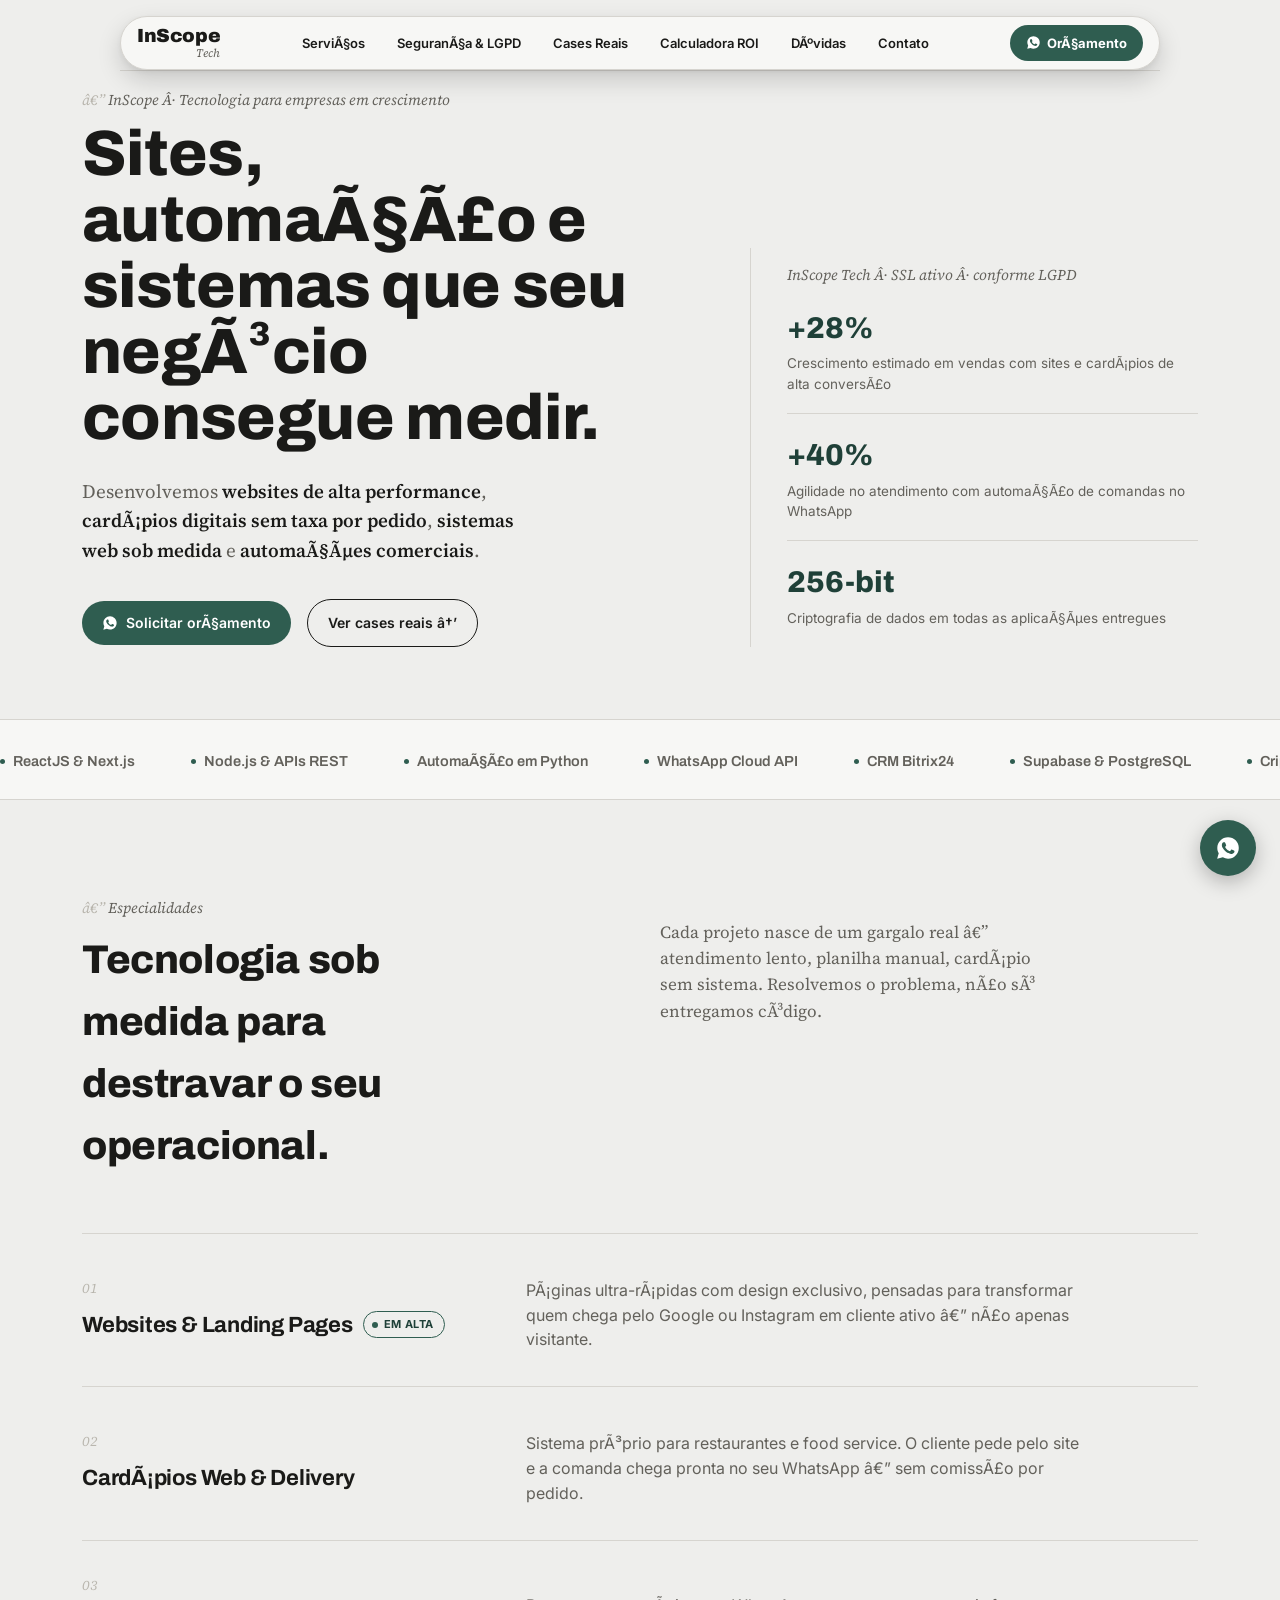
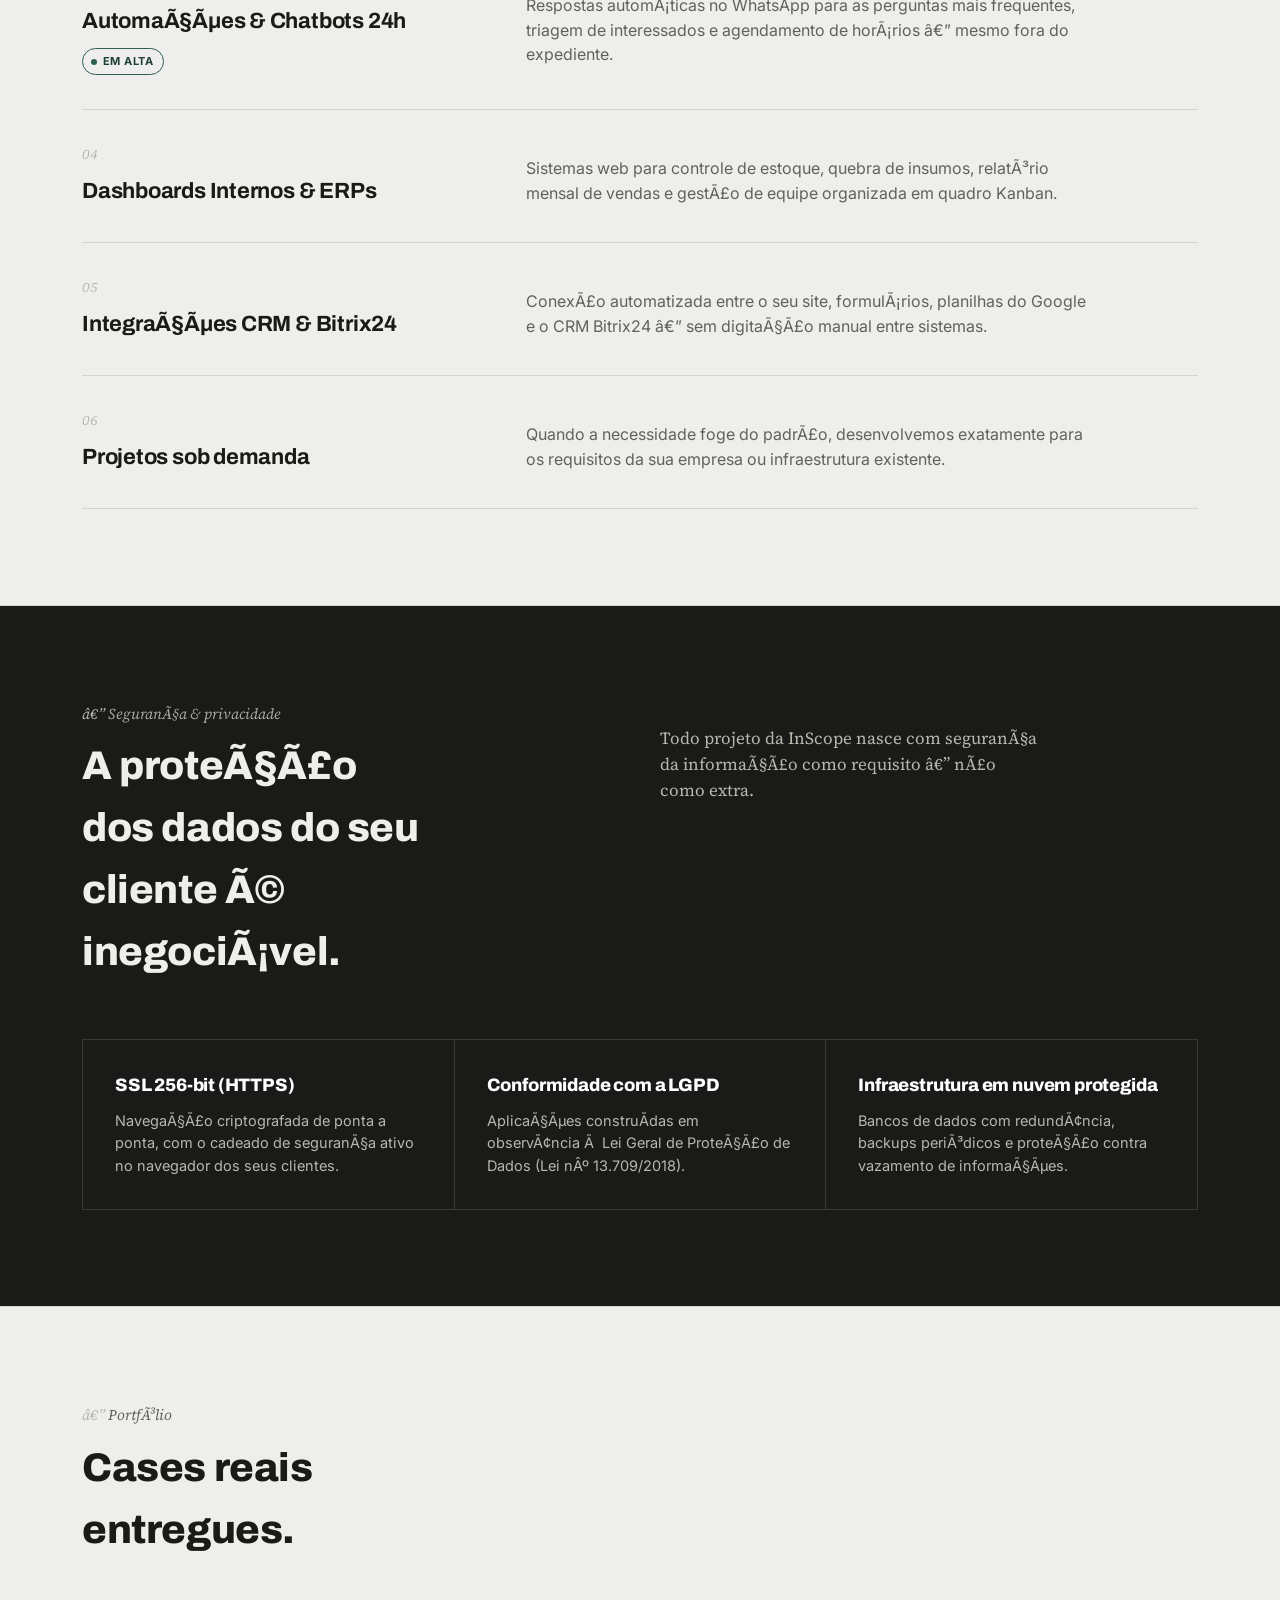
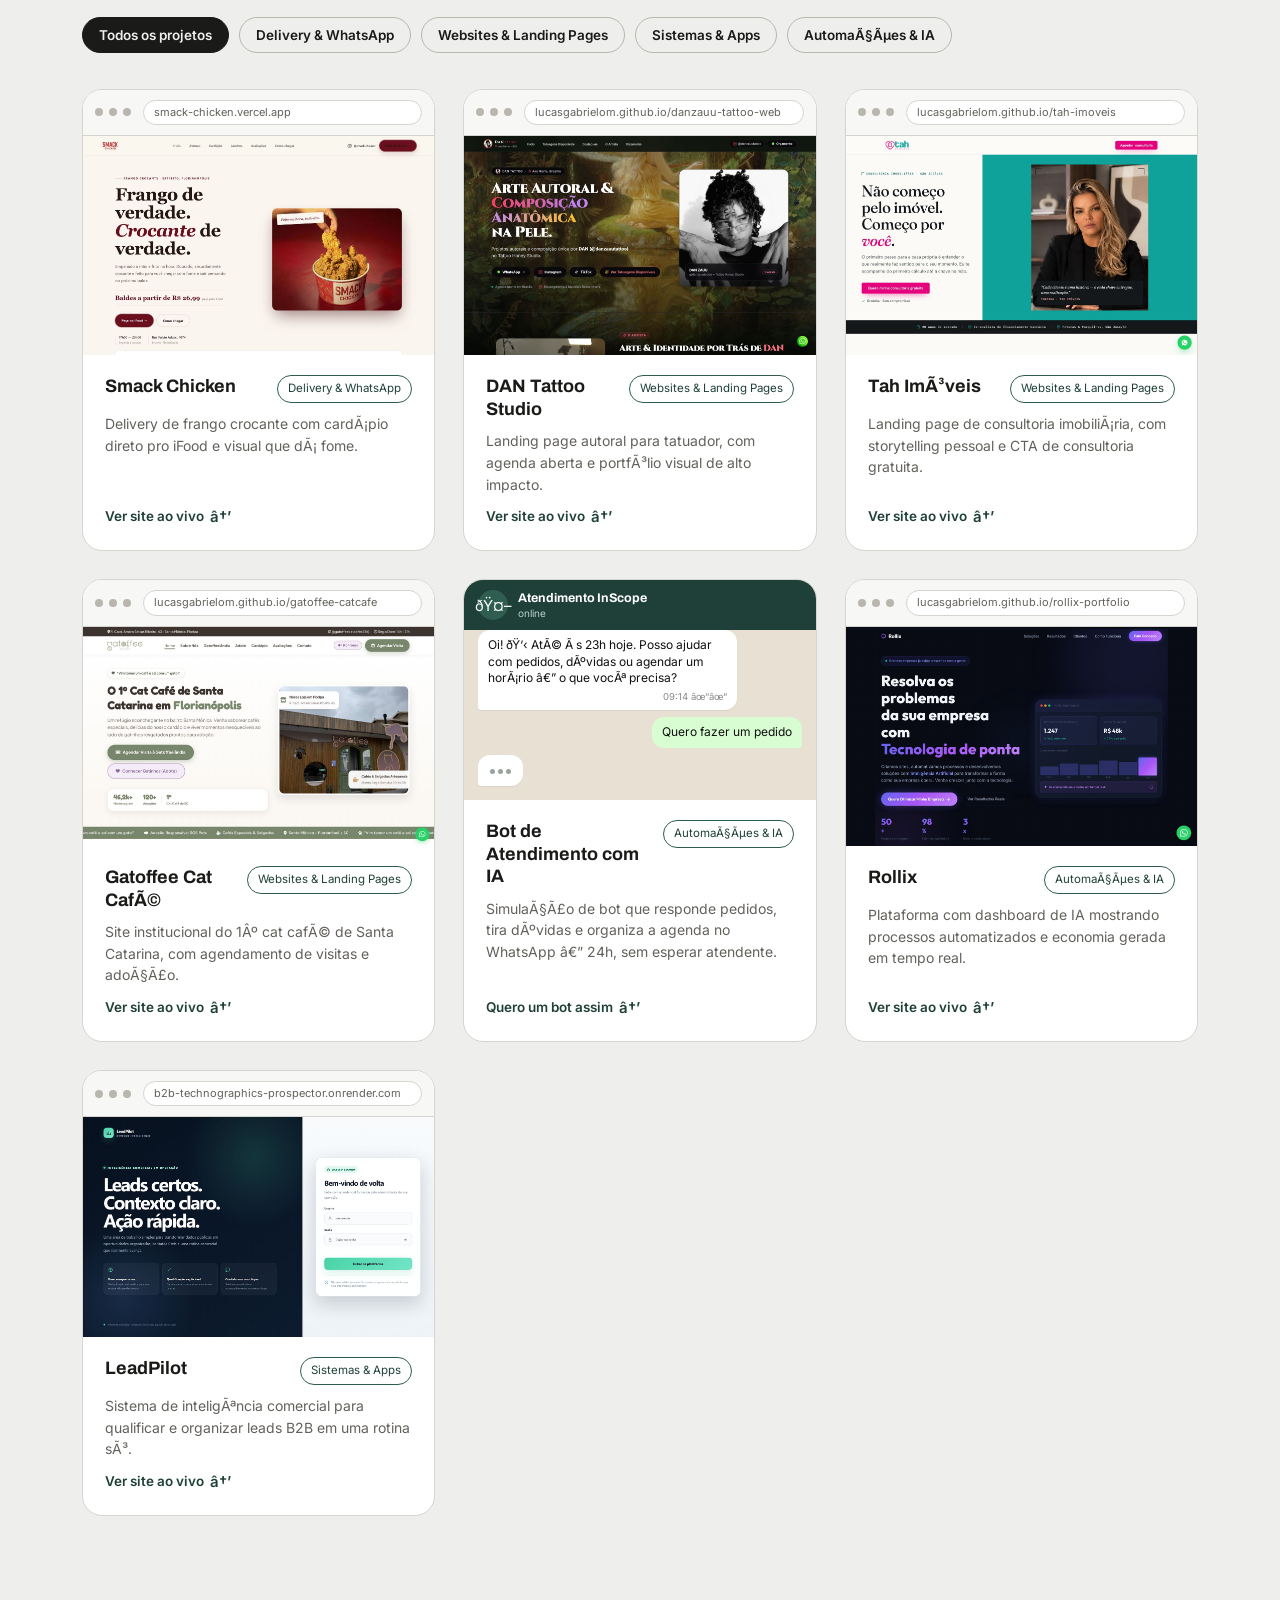
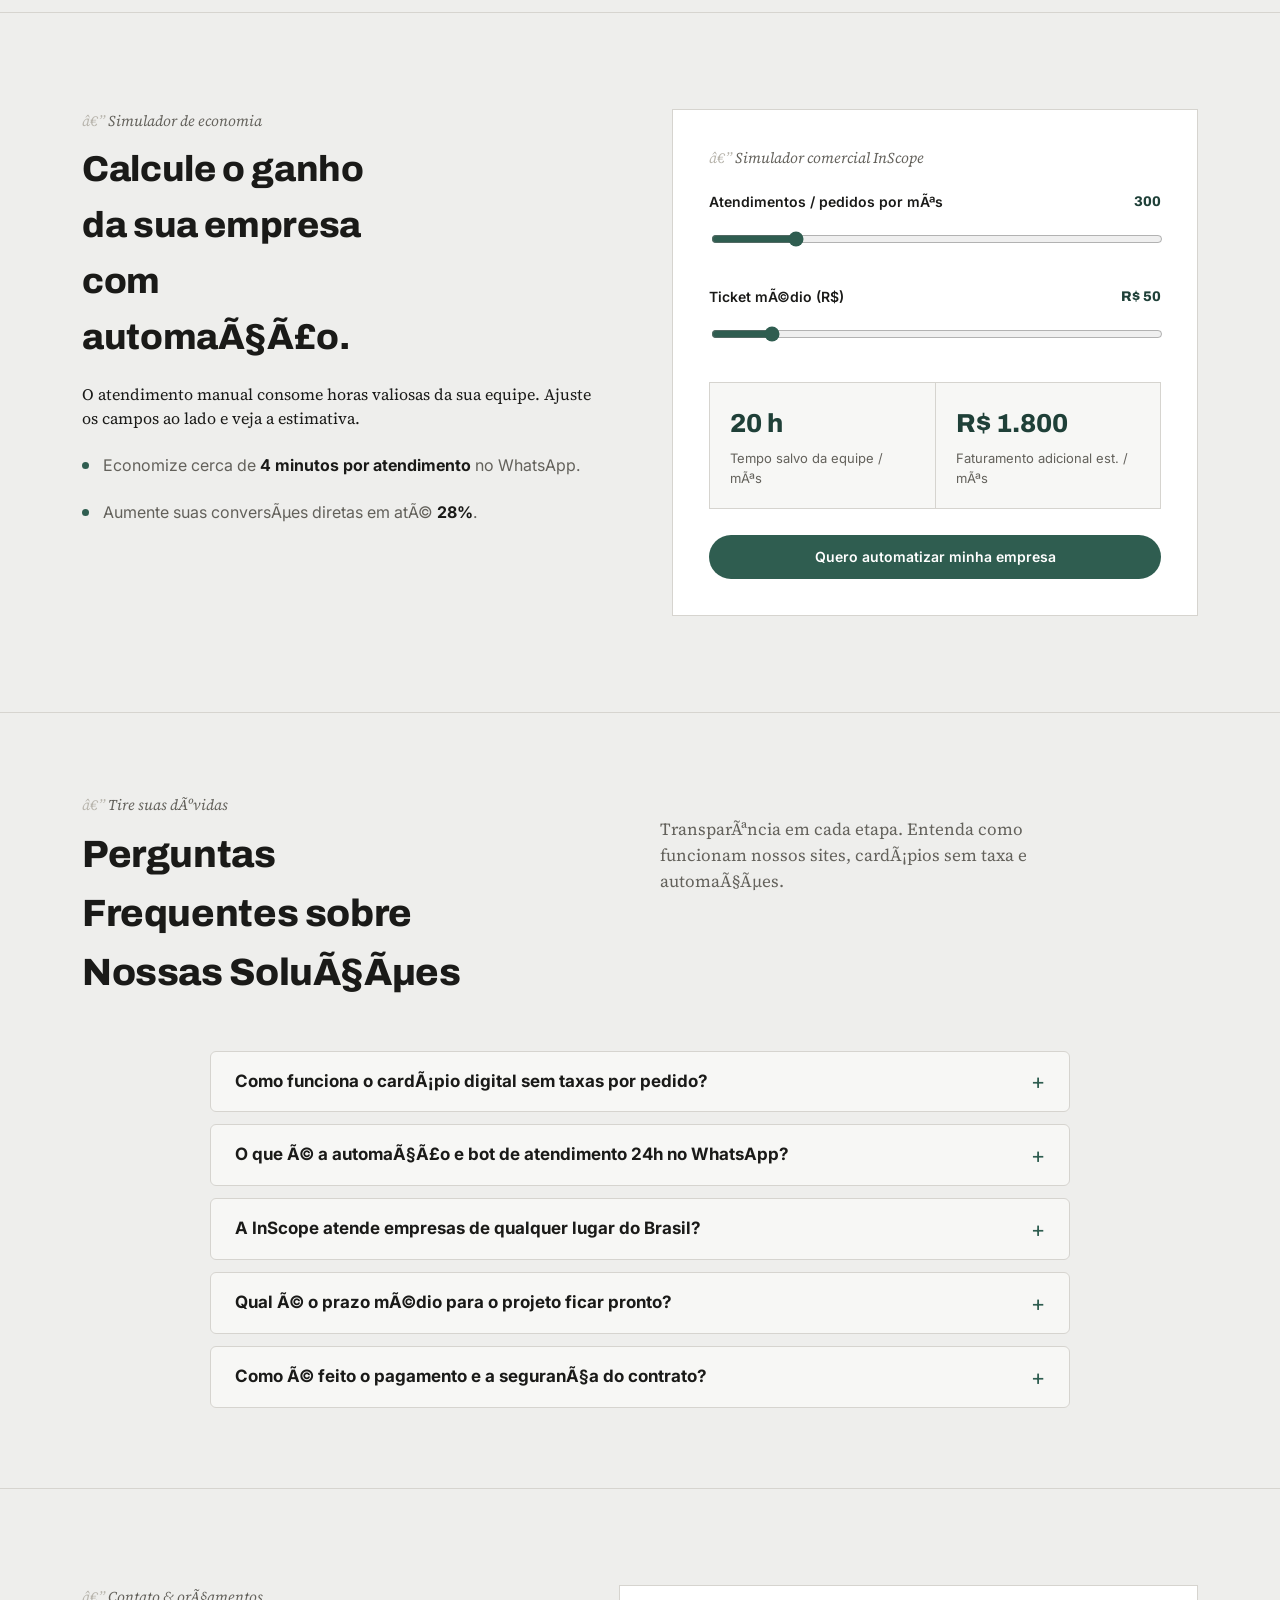
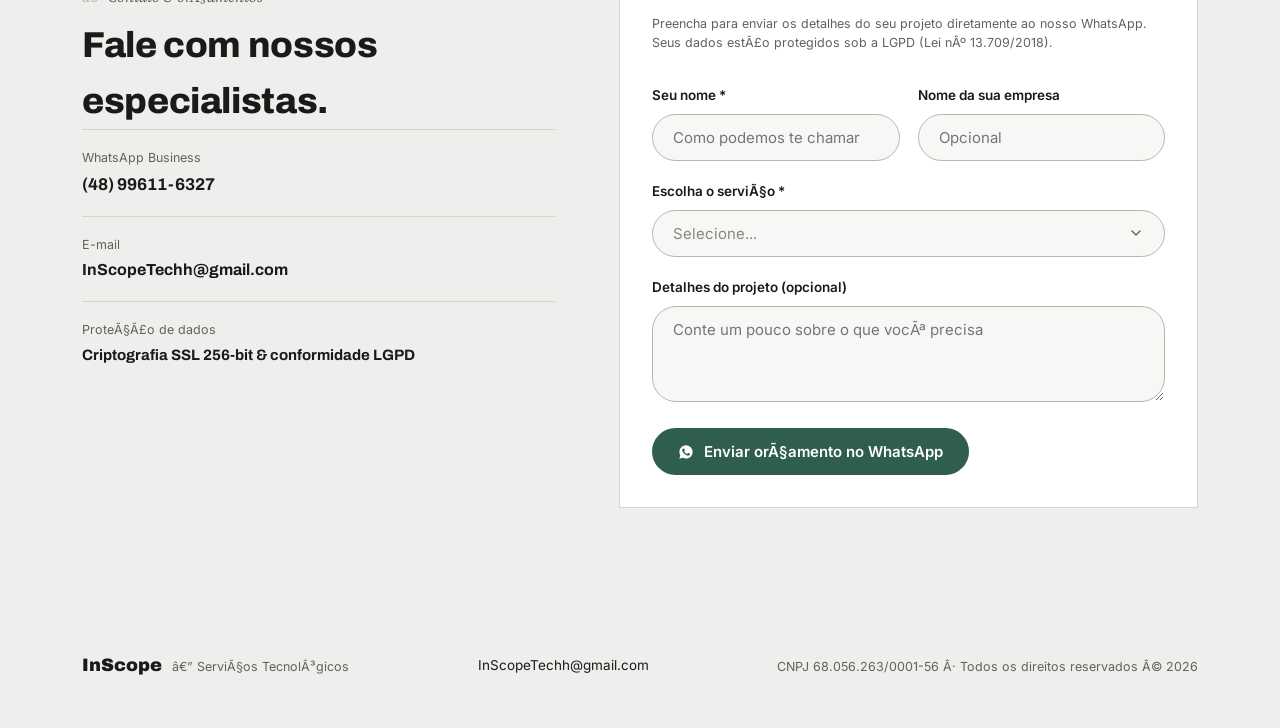
==== commit d8c0bb24: "fix(contact): atualizar telefone e link do WhatsApp para (48) 99611-6327" ====
--- a/index.html
+++ b/index.html
@@ -73,7 +73,7 @@
       "logo": "https://inscopetech.vercel.app/assets/logo.jpg",
       "image": "https://inscopetech.vercel.app/assets/logo.jpg",
       "description": "Empresa especializada em desenvolvimento de sites de alta performance, cardÃ¡pios digitais sem taxas por pedido, automaÃ§Ã£o de processos no WhatsApp 24h e sistemas web sob medida.",
-      "telephone": "+55-48-93500-5396",
+      "telephone": "+55-48-99611-6327",
       "email": "InScopeTechh@gmail.com",
       "priceRange": "$$",
       "currenciesAccepted": "BRL",
@@ -115,7 +115,7 @@
       ],
       "contactPoint": {
         "@type": "ContactPoint",
-        "telephone": "+55-48-93500-5396",
+        "telephone": "+55-48-99611-6327",
         "contactType": "sales",
         "areaServed": "BR",
         "availableLanguage": "Portuguese"
@@ -203,7 +203,7 @@
           "name": "Como solicitar um orÃ§amento com a InScope?",
           "acceptedAnswer": {
             "@type": "Answer",
-            "text": "VocÃª pode preencher o formulÃ¡rio na pÃ¡gina de contato do site ou enviar uma mensagem direta pelo WhatsApp no nÃºmero (48) 93500-5396. Nossa equipe tÃ©cnica entrarÃ¡ em contato para entender seus gargalos e apresentar uma soluÃ§Ã£o sob medida."
+            "text": "VocÃª pode preencher o formulÃ¡rio na pÃ¡gina de contato do site ou enviar uma mensagem direta pelo WhatsApp no nÃºmero (48) 99611-6327. Nossa equipe tÃ©cnica entrarÃ¡ em contato para entender seus gargalos e apresentar uma soluÃ§Ã£o sob medida."
           }
         },
         {
@@ -982,7 +982,7 @@
     </nav>
 
     <div class="pill-right">
-      <a class="cta-wa" href="https://wa.me/5548935005396?text=Ol%C3%A1%20InScope!%20Gostaria%20de%20um%20or%C3%A7amento.">
+      <a class="cta-wa" href="https://wa.me/5548996116327?text=Ol%C3%A1%20InScope!%20Gostaria%20de%20um%20or%C3%A7amento.">
         <svg viewBox="0 0 24 24"><path d="M12.04 2C6.58 2 2.13 6.45 2.13 11.91c0 1.75.46 3.45 1.32 4.95L2 22l5.25-1.38a9.9 9.9 0 0 0 4.79 1.22h.01c5.46 0 9.9-4.45 9.9-9.91 0-2.65-1.03-5.14-2.9-7.01A9.86 9.86 0 0 0 12.04 2Zm5.8 14.03c-.24.68-1.4 1.32-1.93 1.4-.5.08-1.12.11-1.8-.11-.42-.13-.96-.31-1.65-.6-2.9-1.25-4.8-4.17-4.94-4.36-.14-.19-1.18-1.57-1.18-3 0-1.42.75-2.12 1.02-2.41.27-.29.58-.36.78-.36.2 0 .39 0 .56.01.18.01.42-.07.66.5.24.58.83 2 .9 2.15.07.15.12.32.02.51-.1.19-.15.31-.29.48-.15.17-.31.38-.44.51-.15.15-.3.31-.13.6.17.29.75 1.24 1.62 2.01 1.11.99 2.05 1.3 2.34 1.44.29.15.46.13.63-.05.17-.19.72-.84.91-1.13.19-.29.38-.24.63-.14.25.1 1.6.76 1.87.9.27.14.46.2.52.32.07.11.07.65-.17 1.33Z"/></svg>
         <span>OrÃ§amento</span>
       </a>
@@ -1006,7 +1006,7 @@
       <a href="#faq" class="sheet-link"><span>DÃºvidas Frequentes</span><span class="arrow">â†’</span></a>
       <a href="#contato" class="sheet-link"><span>Contato</span><span class="arrow">â†’</span></a>
     </div>
-    <a class="sheet-cta" href="https://wa.me/5548935005396?text=Ol%C3%A1%20InScope!%20Gostaria%20de%20um%20or%C3%A7amento.">
+    <a class="sheet-cta" href="https://wa.me/5548996116327?text=Ol%C3%A1%20InScope!%20Gostaria%20de%20um%20or%C3%A7amento.">
       <svg viewBox="0 0 24 24" style="width:16px;height:16px;fill:currentColor;margin-right:6px;"><path d="M12.04 2C6.58 2 2.13 6.45 2.13 11.91c0 1.75.46 3.45 1.32 4.95L2 22l5.25-1.38a9.9 9.9 0 0 0 4.79 1.22h.01c5.46 0 9.9-4.45 9.9-9.91 0-2.65-1.03-5.14-2.9-7.01A9.86 9.86 0 0 0 12.04 2Zm5.8 14.03c-.24.68-1.4 1.32-1.93 1.4-.5.08-1.12.11-1.8-.11-.42-.13-.96-.31-1.65-.6-2.9-1.25-4.8-4.17-4.94-4.36-.14-.19-1.18-1.57-1.18-3 0-1.42.75-2.12 1.02-2.41.27-.29.58-.36.78-.36.2 0 .39 0 .56.01.18.01.42-.07.66.5.24.58.83 2 .9 2.15.07.15.12.32.02.51-.1.19-.15.31-.29.48-.15.17-.31.38-.44.51-.15.15-.3.31-.13.6.17.29.75 1.24 1.62 2.01 1.11.99 2.05 1.3 2.34 1.44.29.15.46.13.63-.05.17-.19.72-.84.91-1.13.19-.29.38-.24.63-.14.25.1 1.6.76 1.87.9.27.14.46.2.52.32.07.11.07.65-.17 1.33Z"/></svg>
       <span>Falar no WhatsApp</span>
     </a>
@@ -1023,7 +1023,7 @@
         <h1>Sites, automaÃ§Ã£o e sistemas que seu negÃ³cio consegue medir.</h1>
         <p class="lede">Desenvolvemos <b>websites de alta performance</b>, <b>cardÃ¡pios digitais sem taxa por pedido</b>, <b>sistemas web sob medida</b> e <b>automaÃ§Ãµes comerciais</b>.</p>
         <div class="hero-actions">
-          <a class="cta-wa" href="https://wa.me/5548935005396?text=Ol%C3%A1%20InScope!%20Gostaria%20de%20um%20or%C3%A7amento%20para%20minha%20empresa.">
+          <a class="cta-wa" href="https://wa.me/5548996116327?text=Ol%C3%A1%20InScope!%20Gostaria%20de%20um%20or%C3%A7amento%20para%20minha%20empresa.">
             <svg viewBox="0 0 24 24"><path d="M12.04 2C6.58 2 2.13 6.45 2.13 11.91c0 1.75.46 3.45 1.32 4.95L2 22l5.25-1.38a9.9 9.9 0 0 0 4.79 1.22h.01c5.46 0 9.9-4.45 9.9-9.91 0-2.65-1.03-5.14-2.9-7.01A9.86 9.86 0 0 0 12.04 2Zm5.8 14.03c-.24.68-1.4 1.32-1.93 1.4-.5.08-1.12.11-1.8-.11-.42-.13-.96-.31-1.65-.6-2.9-1.25-4.8-4.17-4.94-4.36-.14-.19-1.18-1.57-1.18-3 0-1.42.75-2.12 1.02-2.41.27-.29.58-.36.78-.36.2 0 .39 0 .56.01.18.01.42-.07.66.5.24.58.83 2 .9 2.15.07.15.12.32.02.51-.1.19-.15.31-.29.48-.15.17-.31.38-.44.51-.15.15-.3.31-.13.6.17.29.75 1.24 1.62 2.01 1.11.99 2.05 1.3 2.34 1.44.29.15.46.13.63-.05.17-.19.72-.84.91-1.13.19-.29.38-.24.63-.14.25.1 1.6.76 1.87.9.27.14.46.2.52.32.07.11.07.65-.17 1.33Z"/></svg>
             Solicitar orÃ§amento
           </a>
@@ -1059,32 +1059,32 @@
       </div>
 
       <div class="service-list">
-        <a class="service reveal" href="https://wa.me/5548935005396?text=Ol%C3%A1!%20Quero%20um%20site%20ou%20landing%20page%20profissional." target="_blank" rel="noopener">
+        <a class="service reveal" href="https://wa.me/5548996116327?text=Ol%C3%A1!%20Quero%20um%20site%20ou%20landing%20page%20profissional." target="_blank" rel="noopener">
           <div><span class="idx serif-i">01</span><h3>Websites &amp; Landing Pages <span class="hot">Em alta</span></h3></div>
           <p>PÃ¡ginas ultra-rÃ¡pidas com design exclusivo, pensadas para transformar quem chega pelo Google ou Instagram em cliente ativo â€” nÃ£o apenas visitante.</p>
           <span class="arrow">â†’</span>
         </a>
-        <a class="service reveal" href="https://wa.me/5548935005396?text=Ol%C3%A1!%20Quero%20um%20card%C3%A1pio%20digital%20para%20pedidos%20pelo%20WhatsApp%20sem%20taxa%20por%20pedido." target="_blank" rel="noopener">
+        <a class="service reveal" href="https://wa.me/5548996116327?text=Ol%C3%A1!%20Quero%20um%20card%C3%A1pio%20digital%20para%20pedidos%20pelo%20WhatsApp%20sem%20taxa%20por%20pedido." target="_blank" rel="noopener">
           <div><span class="idx serif-i">02</span><h3>CardÃ¡pios Web &amp; Delivery</h3></div>
           <p>Sistema prÃ³prio para restaurantes e food service. O cliente pede pelo site e a comanda chega pronta no seu WhatsApp â€” sem comissÃ£o por pedido.</p>
           <span class="arrow">â†’</span>
         </a>
-        <a class="service reveal" href="https://wa.me/5548935005396?text=Ol%C3%A1!%20Quero%20automatizar%20o%20atendimento%20da%20minha%20empresa%20com%20bots%20e%20IA." target="_blank" rel="noopener">
+        <a class="service reveal" href="https://wa.me/5548996116327?text=Ol%C3%A1!%20Quero%20automatizar%20o%20atendimento%20da%20minha%20empresa%20com%20bots%20e%20IA." target="_blank" rel="noopener">
           <div><span class="idx serif-i">03</span><h3>AutomaÃ§Ãµes &amp; Chatbots 24h <span class="hot">Em alta</span></h3></div>
           <p>Respostas automÃ¡ticas no WhatsApp para as perguntas mais frequentes, triagem de interessados e agendamento de horÃ¡rios â€” mesmo fora do expediente.</p>
           <span class="arrow">â†’</span>
         </a>
-        <a class="service reveal" href="https://wa.me/5548935005396?text=Ol%C3%A1!%20Quero%20um%20dashboard%20ou%20sistema%20interno." target="_blank" rel="noopener">
+        <a class="service reveal" href="https://wa.me/5548996116327?text=Ol%C3%A1!%20Quero%20um%20dashboard%20ou%20sistema%20interno." target="_blank" rel="noopener">
           <div><span class="idx serif-i">04</span><h3>Dashboards Internos &amp; ERPs</h3></div>
           <p>Sistemas web para controle de estoque, quebra de insumos, relatÃ³rio mensal de vendas e gestÃ£o de equipe organizada em quadro Kanban.</p>
           <span class="arrow">â†’</span>
         </a>
-        <a class="service reveal" href="https://wa.me/5548935005396?text=Ol%C3%A1!%20Quero%20integrar%20meu%20CRM%20Bitrix24%20com%20o%20site%20e%20planilhas%20da%20minha%20empresa." target="_blank" rel="noopener">
+        <a class="service reveal" href="https://wa.me/5548996116327?text=Ol%C3%A1!%20Quero%20integrar%20meu%20CRM%20Bitrix24%20com%20o%20site%20e%20planilhas%20da%20minha%20empresa." target="_blank" rel="noopener">
           <div><span class="idx serif-i">05</span><h3>IntegraÃ§Ãµes CRM &amp; Bitrix24</h3></div>
           <p>ConexÃ£o automatizada entre o seu site, formulÃ¡rios, planilhas do Google e o CRM Bitrix24 â€” sem digitaÃ§Ã£o manual entre sistemas.</p>
           <span class="arrow">â†’</span>
         </a>
-        <a class="service reveal" href="https://wa.me/5548935005396?text=Ol%C3%A1!%20Tenho%20um%20projeto%20sob%20medida%20fora%20do%20padr%C3%A3o%20para%20or%C3%A7ar." target="_blank" rel="noopener">
+        <a class="service reveal" href="https://wa.me/5548996116327?text=Ol%C3%A1!%20Tenho%20um%20projeto%20sob%20medida%20fora%20do%20padr%C3%A3o%20para%20or%C3%A7ar." target="_blank" rel="noopener">
           <div><span class="idx serif-i">06</span><h3>Projetos sob demanda</h3></div>
           <p>Quando a necessidade foge do padrÃ£o, desenvolvemos exatamente para os requisitos da sua empresa ou infraestrutura existente.</p>
           <span class="arrow">â†’</span>
@@ -1183,7 +1183,7 @@
             <span class="case-cta">Ver site ao vivo <span class="arrow">â†’</span></span>
           </div>
         </a>
-        <a class="case reveal" data-cat="automacao" href="https://wa.me/5548935005396?text=Ol%C3%A1!%20Quero%20um%20bot%20de%20atendimento%20com%20IA%20para%20minha%20empresa." target="_blank" rel="noopener">
+        <a class="case reveal" data-cat="automacao" href="https://wa.me/5548996116327?text=Ol%C3%A1!%20Quero%20um%20bot%20de%20atendimento%20com%20IA%20para%20minha%20empresa." target="_blank" rel="noopener">
           <div class="case-shot">
             <div class="wa-mockup">
               <div class="wa-head">
@@ -1255,7 +1255,7 @@
           <div class="calc-result"><div class="n" id="hoursOut">20 h</div><div class="l">Tempo salvo da equipe / mÃªs</div></div>
           <div class="calc-result"><div class="n" id="revOut">R$ 1.800</div><div class="l">Faturamento adicional est. / mÃªs</div></div>
         </div>
-        <a class="cta-wa" id="calcCta" style="margin-top:26px;width:100%;justify-content:center;" href="https://wa.me/5548935005396?text=Fiz%20a%20simula%C3%A7%C3%A3o%20no%20site%20da%20InScope%20e%20quero%20automatizar%20minha%20empresa!">
+        <a class="cta-wa" id="calcCta" style="margin-top:26px;width:100%;justify-content:center;" href="https://wa.me/5548996116327?text=Fiz%20a%20simula%C3%A7%C3%A3o%20no%20site%20da%20InScope%20e%20quero%20automatizar%20minha%20empresa!">
           Quero automatizar minha empresa
         </a>
       </div>
@@ -1335,7 +1335,7 @@
         <h2 style="font-size:clamp(26px,3vw,36px);max-width:13ch;">Fale com nossos especialistas.</h2>
         <div class="row">
           <div class="k">WhatsApp Business</div>
-          <div class="v"><a href="https://wa.me/5548935005396" style="text-decoration:none;">(48) 93500-5396</a></div>
+          <div class="v"><a href="https://wa.me/5548996116327" style="text-decoration:none;">(48) 99611-6327</a></div>
         </div>
         <div class="row">
           <div class="k">E-mail</div>
@@ -1431,7 +1431,7 @@
   </div>
 </footer>
 
-<a class="wa-float" href="https://wa.me/5548935005396?text=Ol%C3%A1%20InScope!%20Gostaria%20de%20um%20or%C3%A7amento." aria-label="Falar no WhatsApp">
+<a class="wa-float" href="https://wa.me/5548996116327?text=Ol%C3%A1%20InScope!%20Gostaria%20de%20um%20or%C3%A7amento." aria-label="Falar no WhatsApp">
   <svg viewBox="0 0 24 24"><path d="M12.04 2C6.58 2 2.13 6.45 2.13 11.91c0 1.75.46 3.45 1.32 4.95L2 22l5.25-1.38a9.9 9.9 0 0 0 4.79 1.22h.01c5.46 0 9.9-4.45 9.9-9.91 0-2.65-1.03-5.14-2.9-7.01A9.86 9.86 0 0 0 12.04 2Zm5.8 14.03c-.24.68-1.4 1.32-1.93 1.4-.5.08-1.12.11-1.8-.11-.42-.13-.96-.31-1.65-.6-2.9-1.25-4.8-4.17-4.94-4.36-.14-.19-1.18-1.57-1.18-3 0-1.42.75-2.12 1.02-2.41.27-.29.58-.36.78-.36.2 0 .39 0 .56.01.18.01.42-.07.66.5.24.58.83 2 .9 2.15.07.15.12.32.02.51-.1.19-.15.31-.29.48-.15.17-.31.38-.44.51-.15.15-.3.31-.13.6.17.29.75 1.24 1.62 2.01 1.11.99 2.05 1.3 2.34 1.44.29.15.46.13.63-.05.17-.19.72-.84.91-1.13.19-.29.38-.24.63-.14.25.1 1.6.76 1.87.9.27.14.46.2.52.32.07.11.07.65-.17 1.33Z"/></svg>
 </a>
 
@@ -1586,7 +1586,7 @@
     if (empresa) msg += ` Empresa: ${empresa}.`;
     msg += ` Tenho interesse em: ${servico}.`;
     if (detalhes) msg += ` Detalhes: ${detalhes}`;
-    window.open('https://wa.me/5548935005396?text=' + encodeURIComponent(msg), '_blank');
+    window.open('https://wa.me/5548996116327?text=' + encodeURIComponent(msg), '_blank');
   });
 
   // reveal on scroll (staggered per-item via CSS transition-delay)
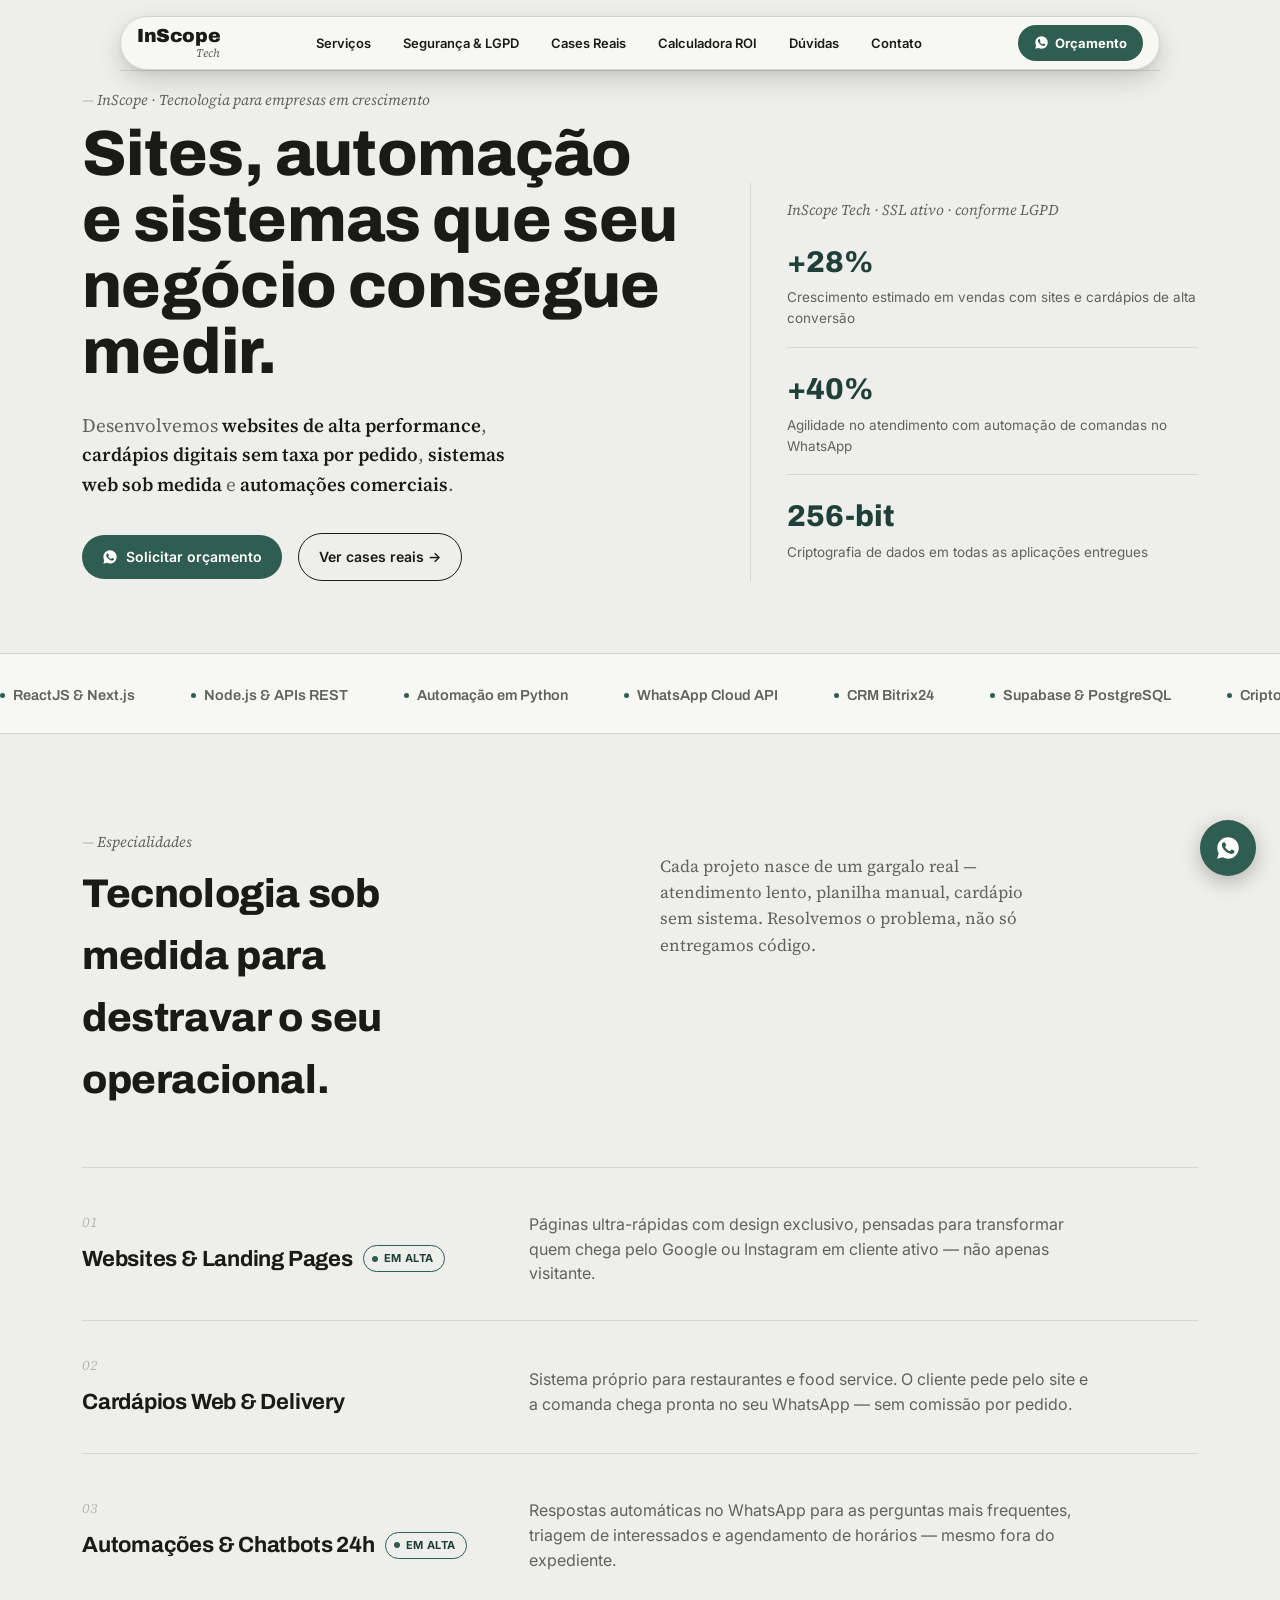
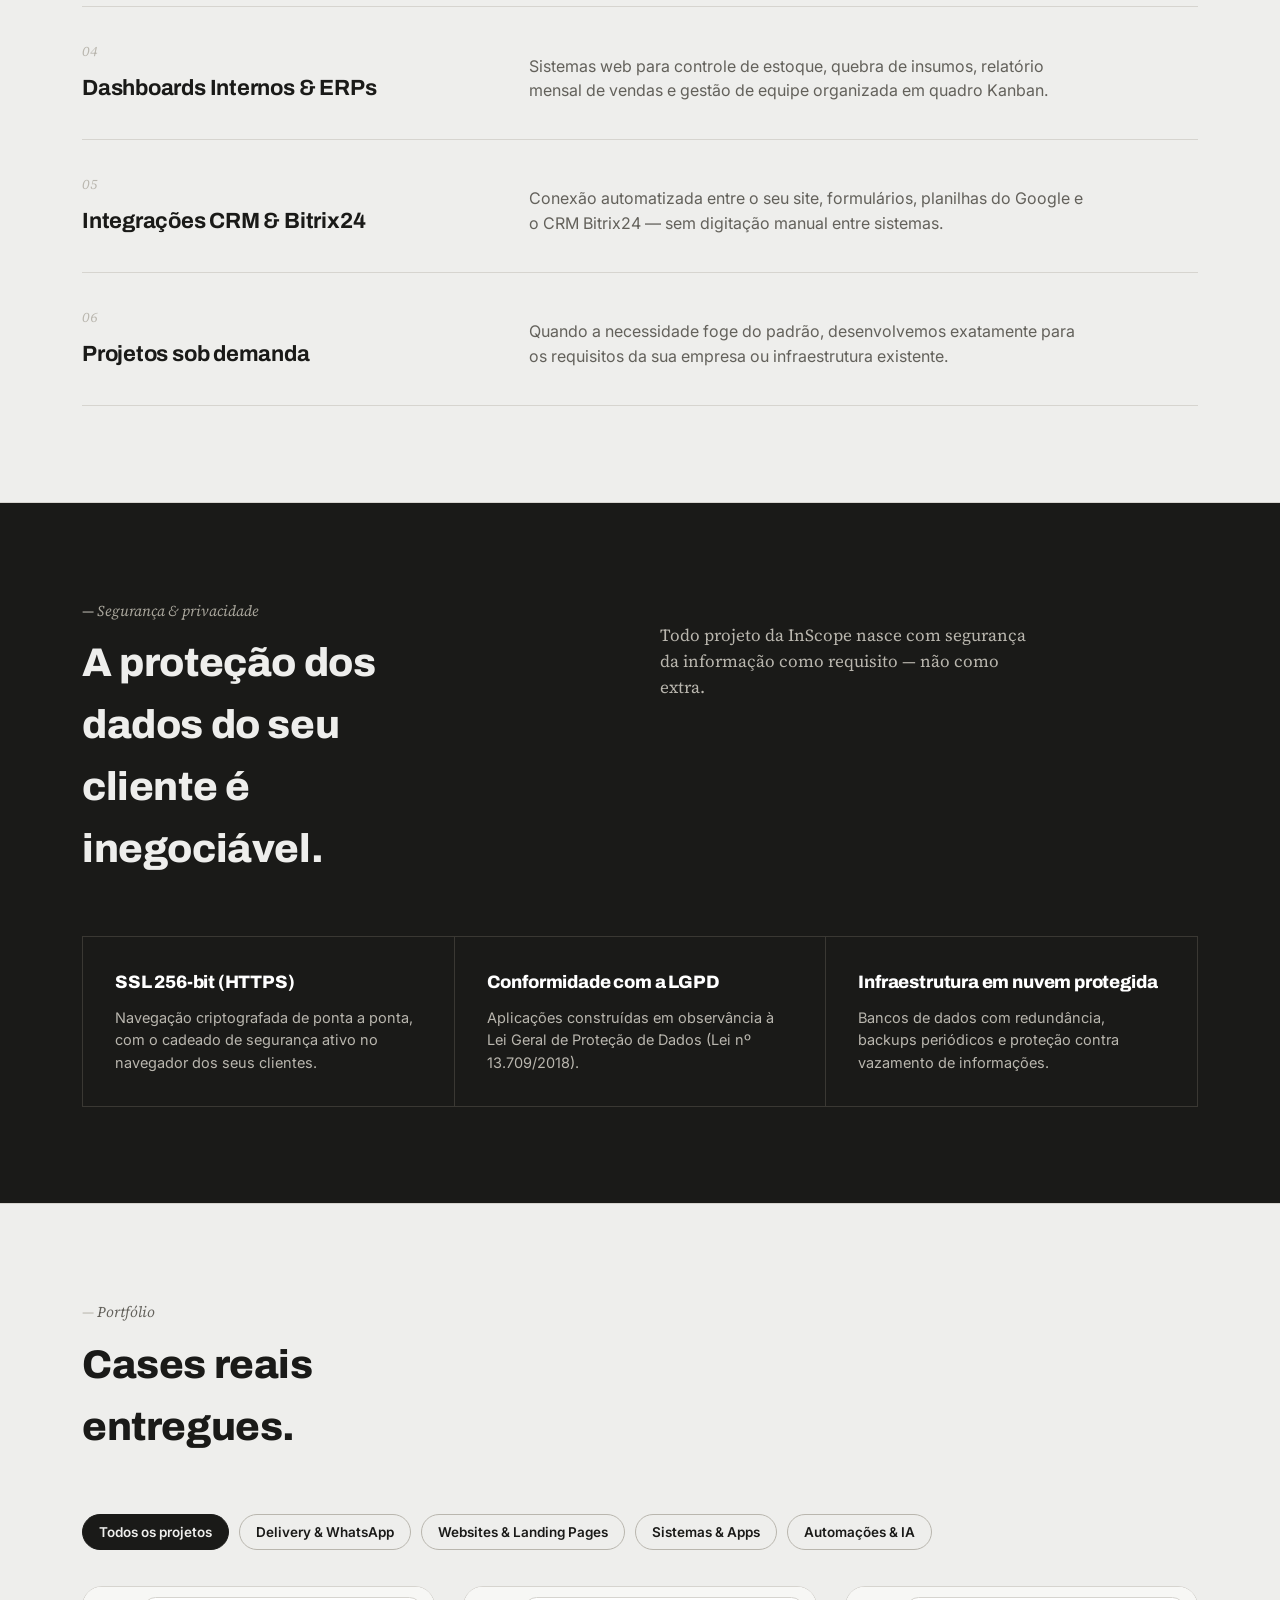
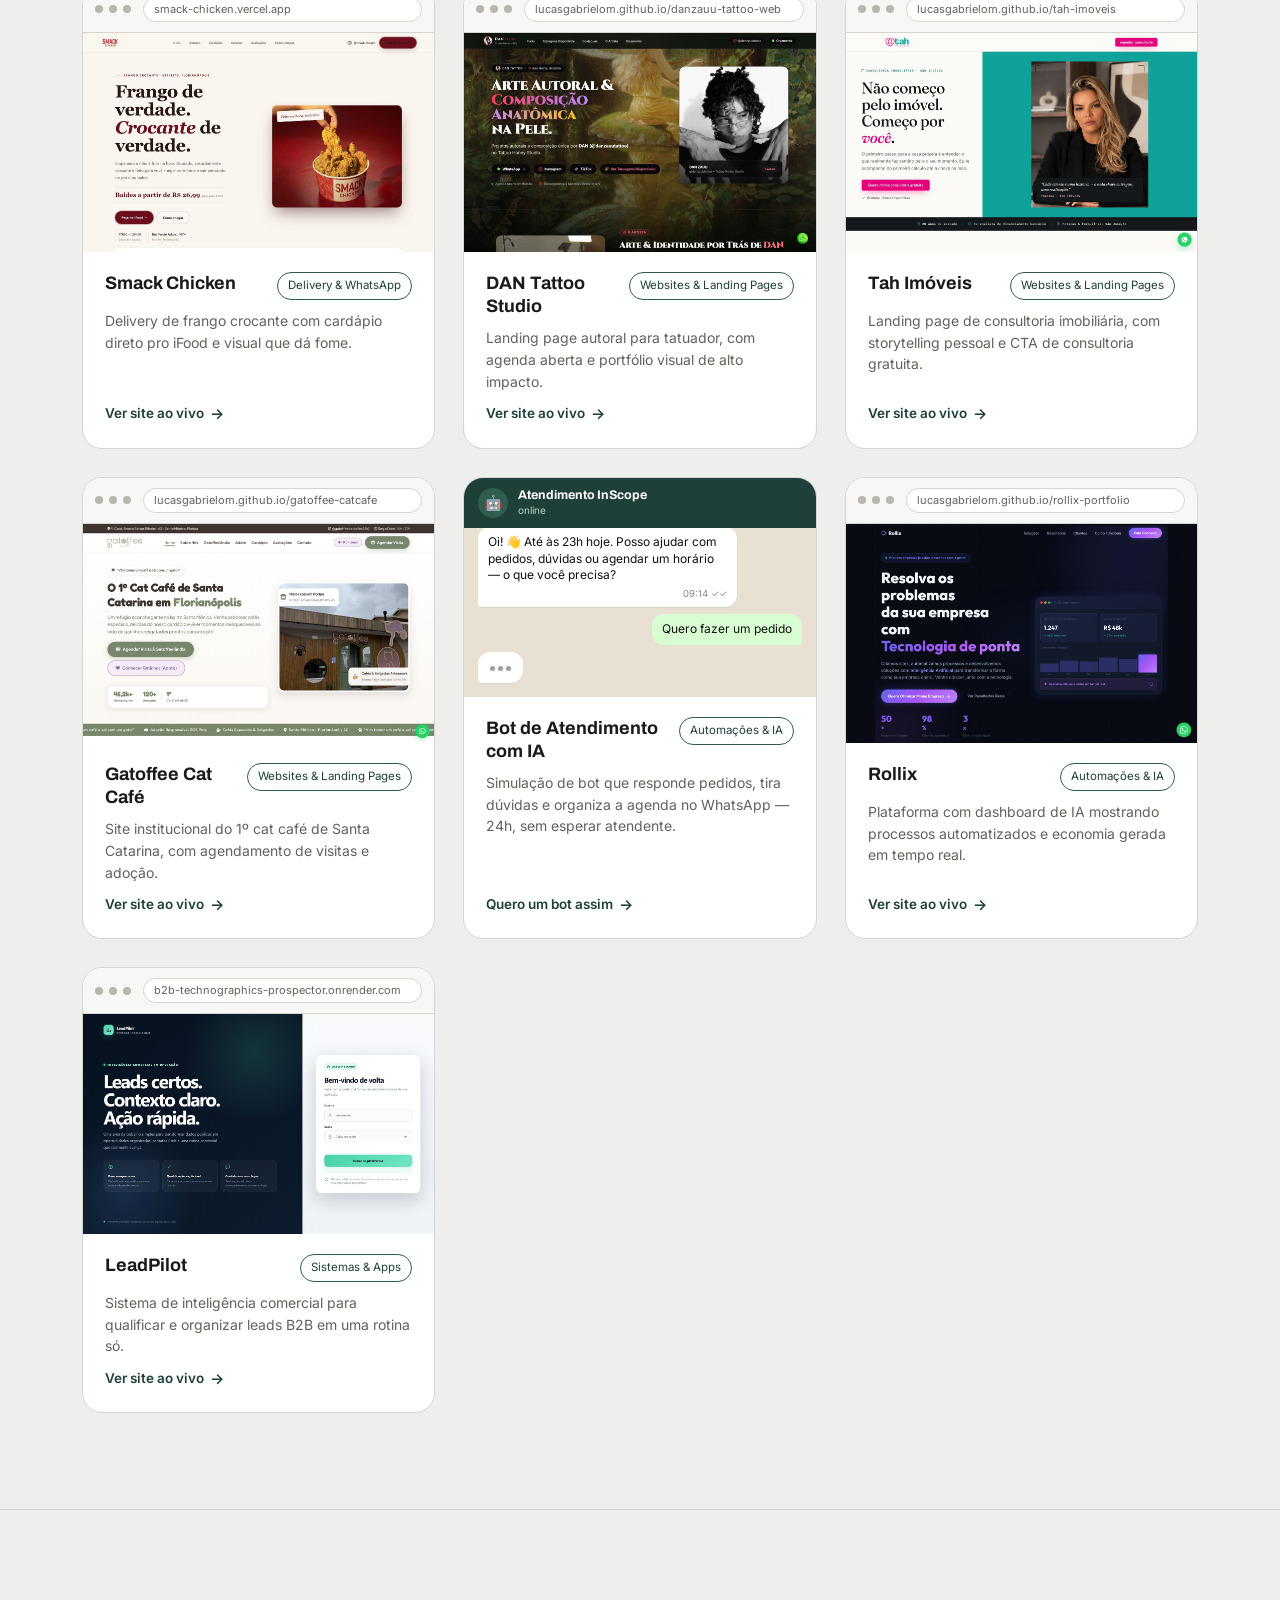
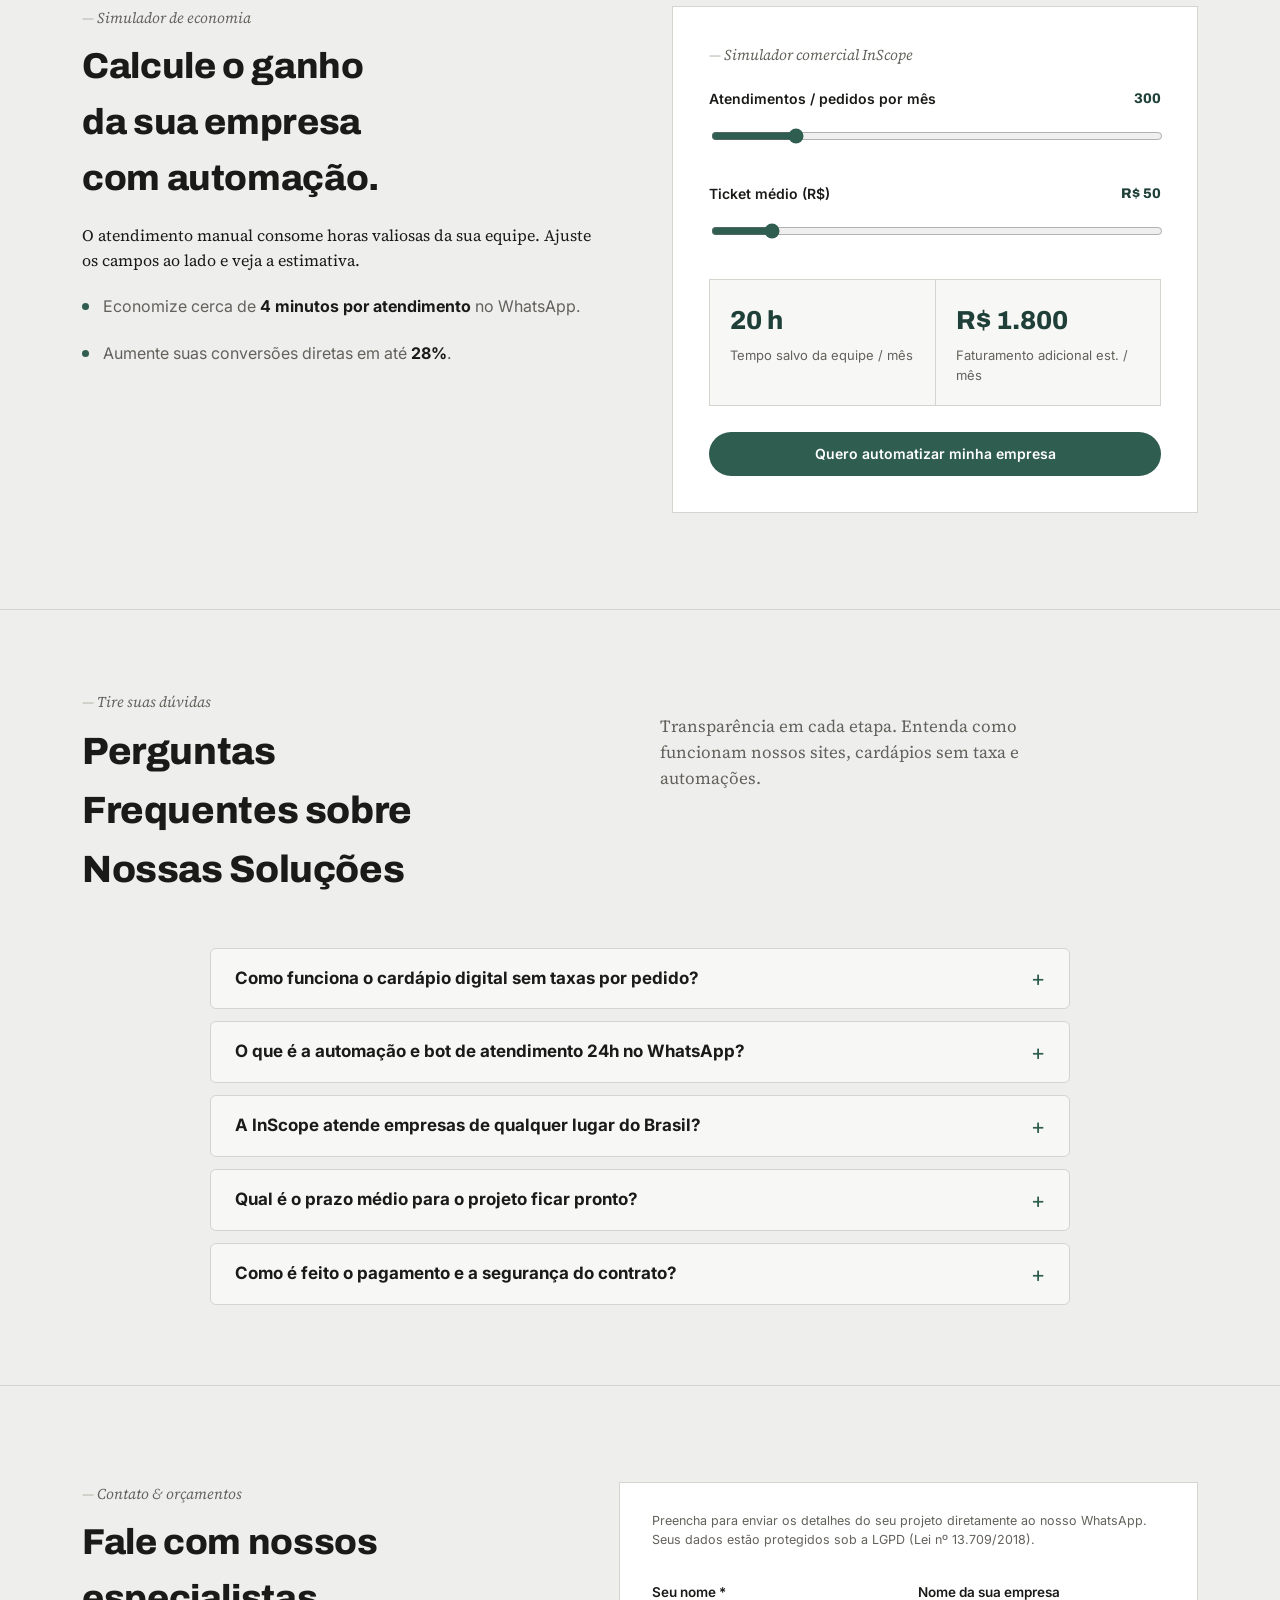
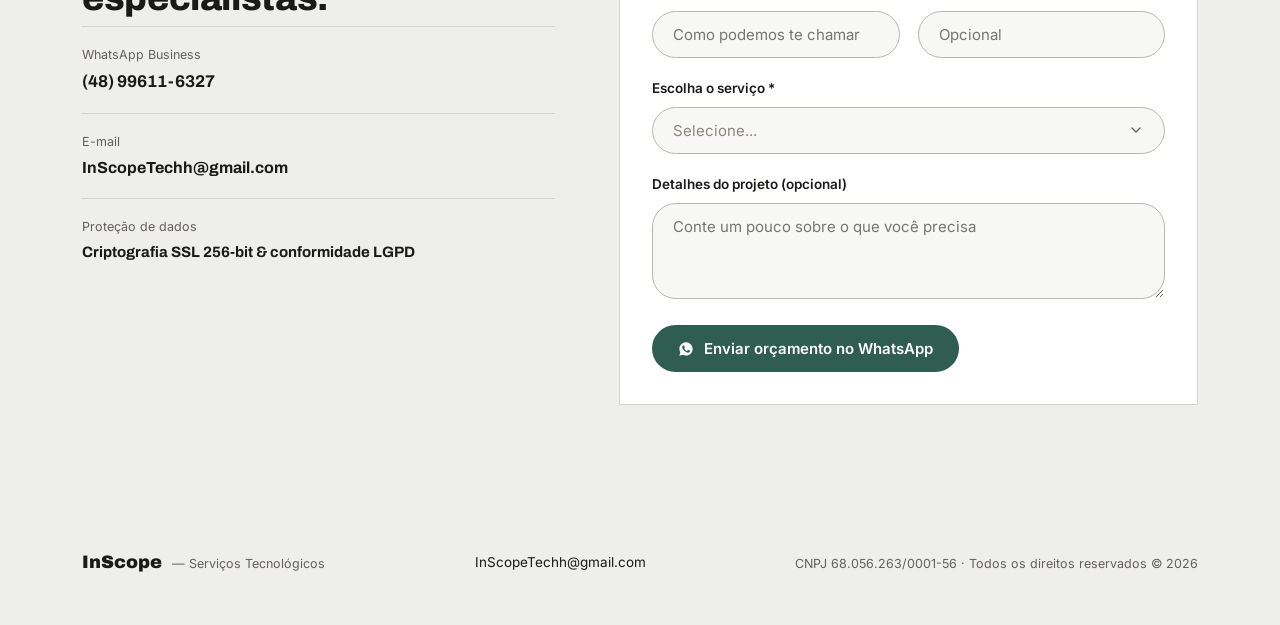
==== commit 66e381ba: "fix(encoding): restaurar codificacao UTF-8 limpa no titulo, meta tags e textos" ====
--- a/index.html
+++ b/index.html
@@ -4,42 +4,42 @@
 <meta charset="UTF-8">
 <meta name="viewport" content="width=device-width, initial-scale=1.0">
 
-<!-- SEO PrimÃ¡rio: TÃ­tulo, DescriÃ§Ã£o e Palavras-chave -->
-<title>InScope â€” ServiÃ§os TecnolÃ³gicos | Sites, AutomaÃ§Ã£o WhatsApp &amp; Sistemas Sob Medida</title>
-<meta name="description" content="InScope ServiÃ§os TecnolÃ³gicos: criaÃ§Ã£o de websites de alta conversÃ£o, cardÃ¡pios digitais sem taxa por pedido, automaÃ§Ã£o de WhatsApp 24h e sistemas web sob medida. PeÃ§a seu orÃ§amento!">
+<!-- SEO Primário: Título, Descrição e Palavras-chave -->
+<title>InScope — Serviços Tecnológicos | Sites, Automação WhatsApp &amp; Sistemas Sob Medida</title>
+<meta name="description" content="InScope Serviços Tecnológicos: criação de websites de alta conversão, cardápios digitais sem taxa por pedido, automação de WhatsApp 24h e sistemas web sob medida. Peça seu orçamento!">
 <meta name="keywords" content="desenvolvimento de sites, criacao de sites, landing page, automacao whatsapp, bot de atendimento 24h, cardapio digital sem taxa, cardapio online delivery, sistemas web sob medida, dashboard empresarial, automacao de processos, bitrix24 automacao, integracao de crm, inscopetech, inscope tecnologia, empresa de tecnologia florianopolis, desenvolvimento web brasil, software sob medida">
-<meta name="author" content="InScope ServiÃ§os TecnolÃ³gicos">
+<meta name="author" content="InScope Serviços Tecnológicos">
 <meta name="robots" content="index, follow, max-image-preview:large, max-snippet:-1, max-video-preview:-1">
 <link rel="canonical" href="https://inscopetech.vercel.app/">
 
-<!-- VerificaÃ§Ã£o do Google Search Console (Substitua pelo seu cÃ³digo fornecido no Search Console) -->
+<!-- Verificação do Google Search Console (Substitua pelo seu código fornecido no Search Console) -->
 <meta name="google-site-verification" content="COLOQUE_SEU_CODIGO_DO_SEARCH_CONSOLE_AQUI">
 
-<!-- GeolocalizaÃ§Ã£o & SEO Local (Brasil / Santa Catarina) -->
+<!-- Geolocalização & SEO Local (Brasil / Santa Catarina) -->
 <meta name="geo.region" content="BR-SC">
-<meta name="geo.placename" content="FlorianÃ³polis">
+<meta name="geo.placename" content="Florianópolis">
 <meta name="geo.position" content="-27.5954;-48.5480">
 <meta name="ICBM" content="-27.5954, -48.5480">
 
 <!-- Open Graph / Redes Sociais (Facebook, WhatsApp, LinkedIn) -->
 <meta property="og:locale" content="pt_BR">
 <meta property="og:type" content="website">
-<meta property="og:site_name" content="InScope â€” ServiÃ§os TecnolÃ³gicos">
-<meta property="og:title" content="InScope â€” ServiÃ§os TecnolÃ³gicos | Sites, AutomaÃ§Ã£o &amp; Sistemas">
-<meta property="og:description" content="Desenvolvimento de websites de alta performance, cardÃ¡pios digitais sem taxa, automaÃ§Ãµes no WhatsApp e sistemas web sob medida para empresas em crescimento.">
+<meta property="og:site_name" content="InScope — Serviços Tecnológicos">
+<meta property="og:title" content="InScope — Serviços Tecnológicos | Sites, Automação &amp; Sistemas">
+<meta property="og:description" content="Desenvolvimento de websites de alta performance, cardápios digitais sem taxa, automações no WhatsApp e sistemas web sob medida para empresas em crescimento.">
 <meta property="og:url" content="https://inscopetech.vercel.app/">
 <meta property="og:image" content="https://inscopetech.vercel.app/assets/logo.jpg">
 <meta property="og:image:width" content="1200">
 <meta property="og:image:height" content="630">
-<meta property="og:image:alt" content="Logotipo InScope ServiÃ§os TecnolÃ³gicos">
+<meta property="og:image:alt" content="Logotipo InScope Serviços Tecnológicos">
 
 <!-- Twitter Card -->
 <meta name="twitter:card" content="summary_large_image">
-<meta name="twitter:title" content="InScope â€” ServiÃ§os TecnolÃ³gicos | Sites, AutomaÃ§Ã£o &amp; Sistemas">
-<meta name="twitter:description" content="Websites rÃ¡pidos, cardÃ¡pios no WhatsApp sem taxa e automaÃ§Ã£o de processos para a sua empresa faturar mais.">
+<meta name="twitter:title" content="InScope — Serviços Tecnológicos | Sites, Automação &amp; Sistemas">
+<meta name="twitter:description" content="Websites rápidos, cardápios no WhatsApp sem taxa e automação de processos para a sua empresa faturar mais.">
 <meta name="twitter:image" content="https://inscopetech.vercel.app/assets/logo.jpg">
 
-<!-- Favicons e Ãcones -->
+<!-- Favicons e Ícones -->
 <link rel="icon" href="https://inscopetech.vercel.app/favicon.ico" sizes="any">
 <link rel="icon" type="image/svg+xml" href="https://inscopetech.vercel.app/favicon.svg">
 <link rel="icon" type="image/png" sizes="192x192" href="https://inscopetech.vercel.app/assets/icon-192.png">
@@ -49,7 +49,7 @@
 <link rel="shortcut icon" href="https://inscopetech.vercel.app/favicon.ico">
 <meta name="theme-color" content="#1a1a18">
 
-<!-- PadrÃ£o llms.txt para IAs -->
+<!-- Padrão llms.txt para IAs -->
 <link rel="alternate" type="text/plain" href="https://inscopetech.vercel.app/llms.txt" title="LLMs.txt">
 
 <!-- Google Fonts -->
@@ -65,22 +65,22 @@
     {
       "@type": ["ProfessionalService", "Organization"],
       "@id": "https://inscopetech.vercel.app/#organization",
-      "name": "InScope â€” ServiÃ§os TecnolÃ³gicos",
-      "alternateName": ["InScope Tech", "InScope", "LM Tech & AutomaÃ§Ã£o"],
-      "legalName": "InScope ServiÃ§os TecnolÃ³gicos",
+      "name": "InScope — Serviços Tecnológicos",
+      "alternateName": ["InScope Tech", "InScope", "LM Tech & Automação"],
+      "legalName": "InScope Serviços Tecnológicos",
       "taxID": "68.056.263/0001-56",
       "url": "https://inscopetech.vercel.app/",
       "logo": "https://inscopetech.vercel.app/assets/logo.jpg",
       "image": "https://inscopetech.vercel.app/assets/logo.jpg",
-      "description": "Empresa especializada em desenvolvimento de sites de alta performance, cardÃ¡pios digitais sem taxas por pedido, automaÃ§Ã£o de processos no WhatsApp 24h e sistemas web sob medida.",
+      "description": "Empresa especializada em desenvolvimento de sites de alta performance, cardápios digitais sem taxas por pedido, automação de processos no WhatsApp 24h e sistemas web sob medida.",
       "telephone": "+55-48-99611-6327",
       "email": "InScopeTechh@gmail.com",
       "priceRange": "$$",
       "currenciesAccepted": "BRL",
-      "paymentAccepted": "Pix, Boleto, CartÃ£o de CrÃ©dito, TransferÃªncia BancÃ¡ria",
+      "paymentAccepted": "Pix, Boleto, Cartão de Crédito, Transferência Bancária",
       "address": {
         "@type": "PostalAddress",
-        "addressLocality": "FlorianÃ³polis",
+        "addressLocality": "Florianópolis",
         "addressRegion": "SC",
         "addressCountry": "BR"
       },
@@ -122,30 +122,30 @@
       },
       "hasOfferCatalog": {
         "@type": "OfferCatalog",
-        "name": "CatÃ¡logo de ServiÃ§os InScope Tech",
+        "name": "Catálogo de Serviços InScope Tech",
         "itemListElement": [
           {
             "@type": "Offer",
             "itemOffered": {
               "@type": "Service",
               "name": "Desenvolvimento de Websites & Landing Pages Profissionais",
-              "description": "CriaÃ§Ã£o de websites rÃ¡pidos, responsivos e otimizados para SEO e conversÃ£o de vendas."
+              "description": "Criação de websites rápidos, responsivos e otimizados para SEO e conversão de vendas."
             }
           },
           {
             "@type": "Offer",
             "itemOffered": {
               "@type": "Service",
-              "name": "CardÃ¡pio Digital Web & Delivery no WhatsApp",
-              "description": "Sistema prÃ³prio de pedidos online sem comissÃµes ou taxas por comanda para restaurantes e delivery."
+              "name": "Cardápio Digital Web & Delivery no WhatsApp",
+              "description": "Sistema próprio de pedidos online sem comissões ou taxas por comanda para restaurantes e delivery."
             }
           },
           {
             "@type": "Offer",
             "itemOffered": {
               "@type": "Service",
-              "name": "AutomaÃ§Ã£o & Chatbots 24h no WhatsApp",
-              "description": "Atendimento automatizado inteligente com IA, triagem de clientes e agendamentos integrados Ã  API oficial do WhatsApp."
+              "name": "Automação & Chatbots 24h no WhatsApp",
+              "description": "Atendimento automatizado inteligente com IA, triagem de clientes e agendamentos integrados à API oficial do WhatsApp."
             }
           },
           {
@@ -153,15 +153,15 @@
             "itemOffered": {
               "@type": "Service",
               "name": "Dashboards Internos, ERPs & Sistemas Web Sob Medida",
-              "description": "PainÃ©is de controle operacional, gestÃ£o de estoque, relatÃ³rios analÃ­ticos e quadros Kanban para equipes."
+              "description": "Painéis de controle operacional, gestão de estoque, relatórios analíticos e quadros Kanban para equipes."
             }
           },
           {
             "@type": "Offer",
             "itemOffered": {
               "@type": "Service",
-              "name": "IntegraÃ§Ãµes de CRM Bitrix24 & AutomaÃ§Ãµes",
-              "description": "ConexÃ£o automatizada entre formulÃ¡rios do site, WhatsApp, planilhas e CRM corporativo."
+              "name": "Integrações de CRM Bitrix24 & Automações",
+              "description": "Conexão automatizada entre formulários do site, WhatsApp, planilhas e CRM corporativo."
             }
           }
         ]
@@ -171,8 +171,8 @@
       "@type": "WebSite",
       "@id": "https://inscopetech.vercel.app/#website",
       "url": "https://inscopetech.vercel.app/",
-      "name": "InScope â€” ServiÃ§os TecnolÃ³gicos",
-      "description": "Sites, AutomaÃ§Ã£o WhatsApp & Sistemas Sob Medida para Empresas",
+      "name": "InScope — Serviços Tecnológicos",
+      "description": "Sites, Automação WhatsApp & Sistemas Sob Medida para Empresas",
       "inLanguage": "pt-BR",
       "publisher": {
         "@id": "https://inscopetech.vercel.app/#organization"
@@ -184,42 +184,42 @@
       "mainEntity": [
         {
           "@type": "Question",
-          "name": "Como funciona o cardÃ¡pio digital sem taxas por pedido?",
+          "name": "Como funciona o cardápio digital sem taxas por pedido?",
           "acceptedAnswer": {
             "@type": "Answer",
-            "text": "O cliente acessa o cardÃ¡pio digital diretamente pelo navegador do celular, seleciona os itens e adicionais desejados e clica em enviar. O pedido Ã© formatado automaticamente e enviado direto para o WhatsApp do seu estabelecimento. VocÃª nÃ£o paga comissÃµes ou porcentagens por venda, retendo 100% do lucro."
+            "text": "O cliente acessa o cardápio digital diretamente pelo navegador do celular, seleciona os itens e adicionais desejados e clica em enviar. O pedido é formatado automaticamente e enviado direto para o WhatsApp do seu estabelecimento. Você não paga comissões ou porcentagens por venda, retendo 100% do lucro."
           }
         },
         {
           "@type": "Question",
-          "name": "O que Ã© a automaÃ§Ã£o e bot de atendimento 24h no WhatsApp?",
+          "name": "O que é a automação e bot de atendimento 24h no WhatsApp?",
           "acceptedAnswer": {
             "@type": "Answer",
-            "text": "Ã‰ um sistema inteligente integrado ao seu WhatsApp que responde dÃºvidas frequentes, envia cardÃ¡pios e tabelas de preÃ§os, faz a triagem de clientes e realiza agendamentos automaticamente, mesmo fora do horÃ¡rio comercial, economizando em mÃ©dia 4 minutos por atendimento."
+            "text": "É um sistema inteligente integrado ao seu WhatsApp que responde dúvidas frequentes, envia cardápios e tabelas de preços, faz a triagem de clientes e realiza agendamentos automaticamente, mesmo fora do horário comercial, economizando em média 4 minutos por atendimento."
           }
         },
         {
           "@type": "Question",
-          "name": "Como solicitar um orÃ§amento com a InScope?",
+          "name": "Como solicitar um orçamento com a InScope?",
           "acceptedAnswer": {
             "@type": "Answer",
-            "text": "VocÃª pode preencher o formulÃ¡rio na pÃ¡gina de contato do site ou enviar uma mensagem direta pelo WhatsApp no nÃºmero (48) 99611-6327. Nossa equipe tÃ©cnica entrarÃ¡ em contato para entender seus gargalos e apresentar uma soluÃ§Ã£o sob medida."
+            "text": "Você pode preencher o formulário na página de contato do site ou enviar uma mensagem direta pelo WhatsApp no número (48) 99611-6327. Nossa equipe técnica entrará em contato para entender seus gargalos e apresentar uma solução sob medida."
           }
         },
         {
           "@type": "Question",
-          "name": "A InScope atende empresas de outros estados alÃ©m de Santa Catarina?",
+          "name": "A InScope atende empresas de outros estados além de Santa Catarina?",
           "acceptedAnswer": {
             "@type": "Answer",
-            "text": "Sim! A InScope atende empresas em todo o territÃ³rio nacional (Brasil) de forma 100% remota com reuniÃµes online, protÃ³tipos funcionais e suporte contÃ­nuo."
+            "text": "Sim! A InScope atende empresas em todo o território nacional (Brasil) de forma 100% remota com reuniões online, protótipos funcionais e suporte contínuo."
           }
         },
         {
           "@type": "Question",
-          "name": "Qual Ã© o prazo de entrega de um website ou sistema?",
+          "name": "Qual é o prazo de entrega de um website ou sistema?",
           "acceptedAnswer": {
             "@type": "Answer",
-            "text": "Landing pages e websites institucionais costumam ser entregues entre 5 a 15 dias Ãºteis. Projetos de automaÃ§Ã£o de WhatsApp e cardÃ¡pios digitais entre 7 a 20 dias Ãºteis. Sistemas sob medida e ERPs tÃªm o cronograma definido de acordo com o escopo aprovado."
+            "text": "Landing pages e websites institucionais costumam ser entregues entre 5 a 15 dias úteis. Projetos de automação de WhatsApp e cardápios digitais entre 7 a 20 dias úteis. Sistemas sob medida e ERPs têm o cronograma definido de acordo com o escopo aprovado."
           }
         }
       ]
@@ -267,7 +267,7 @@
     color:var(--muted);
     margin:0 0 10px;
   }
-  .label::before{content:"â€” ";color:var(--line-strong);}
+  .label::before{content:"— ";color:var(--line-strong);}
   a:focus-visible,button:focus-visible,input:focus-visible,textarea:focus-visible,select:focus-visible{
     outline:2px solid var(--accent);
     outline-offset:2px;
@@ -973,18 +973,18 @@
     </a>
 
     <nav class="pill-links" id="navLinks">
-      <a href="#servicos">ServiÃ§os</a>
-      <a href="#seguranca">SeguranÃ§a &amp; LGPD</a>
+      <a href="#servicos">Serviços</a>
+      <a href="#seguranca">Segurança &amp; LGPD</a>
       <a href="#portfolio">Cases Reais</a>
       <a href="#calculadora">Calculadora ROI</a>
-      <a href="#faq">DÃºvidas</a>
+      <a href="#faq">Dúvidas</a>
       <a href="#contato">Contato</a>
     </nav>
 
     <div class="pill-right">
       <a class="cta-wa" href="https://wa.me/5548996116327?text=Ol%C3%A1%20InScope!%20Gostaria%20de%20um%20or%C3%A7amento.">
         <svg viewBox="0 0 24 24"><path d="M12.04 2C6.58 2 2.13 6.45 2.13 11.91c0 1.75.46 3.45 1.32 4.95L2 22l5.25-1.38a9.9 9.9 0 0 0 4.79 1.22h.01c5.46 0 9.9-4.45 9.9-9.91 0-2.65-1.03-5.14-2.9-7.01A9.86 9.86 0 0 0 12.04 2Zm5.8 14.03c-.24.68-1.4 1.32-1.93 1.4-.5.08-1.12.11-1.8-.11-.42-.13-.96-.31-1.65-.6-2.9-1.25-4.8-4.17-4.94-4.36-.14-.19-1.18-1.57-1.18-3 0-1.42.75-2.12 1.02-2.41.27-.29.58-.36.78-.36.2 0 .39 0 .56.01.18.01.42-.07.66.5.24.58.83 2 .9 2.15.07.15.12.32.02.51-.1.19-.15.31-.29.48-.15.17-.31.38-.44.51-.15.15-.3.31-.13.6.17.29.75 1.24 1.62 2.01 1.11.99 2.05 1.3 2.34 1.44.29.15.46.13.63-.05.17-.19.72-.84.91-1.13.19-.29.38-.24.63-.14.25.1 1.6.76 1.87.9.27.14.46.2.52.32.07.11.07.65-.17 1.33Z"/></svg>
-        <span>OrÃ§amento</span>
+        <span>Orçamento</span>
       </a>
       <button class="burger-pill" id="burger" aria-label="Abrir Menu">
         <span></span><span></span><span></span>
@@ -995,16 +995,16 @@
   <!-- Mobile Drawer Sheet Modal -->
   <div class="mobile-sheet" id="mobileSheet">
     <div class="sheet-head">
-      <span class="sheet-title">NavegaÃ§Ã£o InScope</span>
+      <span class="sheet-title">Navegação InScope</span>
       <button class="sheet-close" id="sheetClose" aria-label="Fechar">&times;</button>
     </div>
     <div class="sheet-links">
-      <a href="#servicos" class="sheet-link"><span>ServiÃ§os</span><span class="arrow">â†’</span></a>
-      <a href="#seguranca" class="sheet-link"><span>SeguranÃ§a &amp; LGPD</span><span class="arrow">â†’</span></a>
-      <a href="#portfolio" class="sheet-link"><span>Cases Reais</span><span class="arrow">â†’</span></a>
-      <a href="#calculadora" class="sheet-link"><span>Calculadora ROI</span><span class="arrow">â†’</span></a>
-      <a href="#faq" class="sheet-link"><span>DÃºvidas Frequentes</span><span class="arrow">â†’</span></a>
-      <a href="#contato" class="sheet-link"><span>Contato</span><span class="arrow">â†’</span></a>
+      <a href="#servicos" class="sheet-link"><span>Serviços</span><span class="arrow">→</span></a>
+      <a href="#seguranca" class="sheet-link"><span>Segurança &amp; LGPD</span><span class="arrow">→</span></a>
+      <a href="#portfolio" class="sheet-link"><span>Cases Reais</span><span class="arrow">→</span></a>
+      <a href="#calculadora" class="sheet-link"><span>Calculadora ROI</span><span class="arrow">→</span></a>
+      <a href="#faq" class="sheet-link"><span>Dúvidas Frequentes</span><span class="arrow">→</span></a>
+      <a href="#contato" class="sheet-link"><span>Contato</span><span class="arrow">→</span></a>
     </div>
     <a class="sheet-cta" href="https://wa.me/5548996116327?text=Ol%C3%A1%20InScope!%20Gostaria%20de%20um%20or%C3%A7amento.">
       <svg viewBox="0 0 24 24" style="width:16px;height:16px;fill:currentColor;margin-right:6px;"><path d="M12.04 2C6.58 2 2.13 6.45 2.13 11.91c0 1.75.46 3.45 1.32 4.95L2 22l5.25-1.38a9.9 9.9 0 0 0 4.79 1.22h.01c5.46 0 9.9-4.45 9.9-9.91 0-2.65-1.03-5.14-2.9-7.01A9.86 9.86 0 0 0 12.04 2Zm5.8 14.03c-.24.68-1.4 1.32-1.93 1.4-.5.08-1.12.11-1.8-.11-.42-.13-.96-.31-1.65-.6-2.9-1.25-4.8-4.17-4.94-4.36-.14-.19-1.18-1.57-1.18-3 0-1.42.75-2.12 1.02-2.41.27-.29.58-.36.78-.36.2 0 .39 0 .56.01.18.01.42-.07.66.5.24.58.83 2 .9 2.15.07.15.12.32.02.51-.1.19-.15.31-.29.48-.15.17-.31.38-.44.51-.15.15-.3.31-.13.6.17.29.75 1.24 1.62 2.01 1.11.99 2.05 1.3 2.34 1.44.29.15.46.13.63-.05.17-.19.72-.84.91-1.13.19-.29.38-.24.63-.14.25.1 1.6.76 1.87.9.27.14.46.2.52.32.07.11.07.65-.17 1.33Z"/></svg>
@@ -1019,22 +1019,22 @@
   <section class="hero" style="border-bottom:1px solid var(--line);padding-top:88px;">
     <div class="wrap hero-grid">
       <div>
-        <p class="label">InScope Â· Tecnologia para empresas em crescimento</p>
-        <h1>Sites, automaÃ§Ã£o e sistemas que seu negÃ³cio consegue medir.</h1>
-        <p class="lede">Desenvolvemos <b>websites de alta performance</b>, <b>cardÃ¡pios digitais sem taxa por pedido</b>, <b>sistemas web sob medida</b> e <b>automaÃ§Ãµes comerciais</b>.</p>
+        <p class="label">InScope · Tecnologia para empresas em crescimento</p>
+        <h1>Sites, automação e sistemas que seu negócio consegue medir.</h1>
+        <p class="lede">Desenvolvemos <b>websites de alta performance</b>, <b>cardápios digitais sem taxa por pedido</b>, <b>sistemas web sob medida</b> e <b>automações comerciais</b>.</p>
         <div class="hero-actions">
           <a class="cta-wa" href="https://wa.me/5548996116327?text=Ol%C3%A1%20InScope!%20Gostaria%20de%20um%20or%C3%A7amento%20para%20minha%20empresa.">
             <svg viewBox="0 0 24 24"><path d="M12.04 2C6.58 2 2.13 6.45 2.13 11.91c0 1.75.46 3.45 1.32 4.95L2 22l5.25-1.38a9.9 9.9 0 0 0 4.79 1.22h.01c5.46 0 9.9-4.45 9.9-9.91 0-2.65-1.03-5.14-2.9-7.01A9.86 9.86 0 0 0 12.04 2Zm5.8 14.03c-.24.68-1.4 1.32-1.93 1.4-.5.08-1.12.11-1.8-.11-.42-.13-.96-.31-1.65-.6-2.9-1.25-4.8-4.17-4.94-4.36-.14-.19-1.18-1.57-1.18-3 0-1.42.75-2.12 1.02-2.41.27-.29.58-.36.78-.36.2 0 .39 0 .56.01.18.01.42-.07.66.5.24.58.83 2 .9 2.15.07.15.12.32.02.51-.1.19-.15.31-.29.48-.15.17-.31.38-.44.51-.15.15-.3.31-.13.6.17.29.75 1.24 1.62 2.01 1.11.99 2.05 1.3 2.34 1.44.29.15.46.13.63-.05.17-.19.72-.84.91-1.13.19-.29.38-.24.63-.14.25.1 1.6.76 1.87.9.27.14.46.2.52.32.07.11.07.65-.17 1.33Z"/></svg>
-            Solicitar orÃ§amento
+            Solicitar orçamento
           </a>
-          <a class="btn-outline" href="#portfolio">Ver cases reais â†’</a>
+          <a class="btn-outline" href="#portfolio">Ver cases reais →</a>
         </div>
       </div>
       <div class="hero-side">
-        <p class="domain">InScope Tech Â· SSL ativo Â· conforme LGPD</p>
-        <div class="stat reveal"><div class="num" data-count-to="28" data-prefix="+" data-suffix="%">+28%</div><div class="desc">Crescimento estimado em vendas com sites e cardÃ¡pios de alta conversÃ£o</div></div>
-        <div class="stat reveal"><div class="num" data-count-to="40" data-prefix="+" data-suffix="%">+40%</div><div class="desc">Agilidade no atendimento com automaÃ§Ã£o de comandas no WhatsApp</div></div>
-        <div class="stat reveal"><div class="num">256-bit</div><div class="desc">Criptografia de dados em todas as aplicaÃ§Ãµes entregues</div></div>
+        <p class="domain">InScope Tech · SSL ativo · conforme LGPD</p>
+        <div class="stat reveal"><div class="num" data-count-to="28" data-prefix="+" data-suffix="%">+28%</div><div class="desc">Crescimento estimado em vendas com sites e cardápios de alta conversão</div></div>
+        <div class="stat reveal"><div class="num" data-count-to="40" data-prefix="+" data-suffix="%">+40%</div><div class="desc">Agilidade no atendimento com automação de comandas no WhatsApp</div></div>
+        <div class="stat reveal"><div class="num">256-bit</div><div class="desc">Criptografia de dados em todas as aplicações entregues</div></div>
       </div>
     </div>
   </section>
@@ -1042,8 +1042,8 @@
   <!-- STACK MARQUEE -->
   <div class="stack">
     <div class="track" id="track">
-      <span>ReactJS &amp; Next.js</span><span>Node.js &amp; APIs REST</span><span>AutomaÃ§Ã£o em Python</span><span>WhatsApp Cloud API</span><span>CRM Bitrix24</span><span>Supabase &amp; PostgreSQL</span><span>Criptografia SSL 256-bit</span>
-      <span>ReactJS &amp; Next.js</span><span>Node.js &amp; APIs REST</span><span>AutomaÃ§Ã£o em Python</span><span>WhatsApp Cloud API</span><span>CRM Bitrix24</span><span>Supabase &amp; PostgreSQL</span><span>Criptografia SSL 256-bit</span>
+      <span>ReactJS &amp; Next.js</span><span>Node.js &amp; APIs REST</span><span>Automação em Python</span><span>WhatsApp Cloud API</span><span>CRM Bitrix24</span><span>Supabase &amp; PostgreSQL</span><span>Criptografia SSL 256-bit</span>
+      <span>ReactJS &amp; Next.js</span><span>Node.js &amp; APIs REST</span><span>Automação em Python</span><span>WhatsApp Cloud API</span><span>CRM Bitrix24</span><span>Supabase &amp; PostgreSQL</span><span>Criptografia SSL 256-bit</span>
     </div>
   </div>
 
@@ -1055,39 +1055,39 @@
           <p class="label">Especialidades</p>
           <h2>Tecnologia sob medida para destravar o seu operacional.</h2>
         </div>
-        <p class="desc serif">Cada projeto nasce de um gargalo real â€” atendimento lento, planilha manual, cardÃ¡pio sem sistema. Resolvemos o problema, nÃ£o sÃ³ entregamos cÃ³digo.</p>
+        <p class="desc serif">Cada projeto nasce de um gargalo real — atendimento lento, planilha manual, cardápio sem sistema. Resolvemos o problema, não só entregamos código.</p>
       </div>
 
       <div class="service-list">
         <a class="service reveal" href="https://wa.me/5548996116327?text=Ol%C3%A1!%20Quero%20um%20site%20ou%20landing%20page%20profissional." target="_blank" rel="noopener">
           <div><span class="idx serif-i">01</span><h3>Websites &amp; Landing Pages <span class="hot">Em alta</span></h3></div>
-          <p>PÃ¡ginas ultra-rÃ¡pidas com design exclusivo, pensadas para transformar quem chega pelo Google ou Instagram em cliente ativo â€” nÃ£o apenas visitante.</p>
-          <span class="arrow">â†’</span>
+          <p>Páginas ultra-rápidas com design exclusivo, pensadas para transformar quem chega pelo Google ou Instagram em cliente ativo — não apenas visitante.</p>
+          <span class="arrow">→</span>
         </a>
         <a class="service reveal" href="https://wa.me/5548996116327?text=Ol%C3%A1!%20Quero%20um%20card%C3%A1pio%20digital%20para%20pedidos%20pelo%20WhatsApp%20sem%20taxa%20por%20pedido." target="_blank" rel="noopener">
-          <div><span class="idx serif-i">02</span><h3>CardÃ¡pios Web &amp; Delivery</h3></div>
-          <p>Sistema prÃ³prio para restaurantes e food service. O cliente pede pelo site e a comanda chega pronta no seu WhatsApp â€” sem comissÃ£o por pedido.</p>
-          <span class="arrow">â†’</span>
+          <div><span class="idx serif-i">02</span><h3>Cardápios Web &amp; Delivery</h3></div>
+          <p>Sistema próprio para restaurantes e food service. O cliente pede pelo site e a comanda chega pronta no seu WhatsApp — sem comissão por pedido.</p>
+          <span class="arrow">→</span>
         </a>
         <a class="service reveal" href="https://wa.me/5548996116327?text=Ol%C3%A1!%20Quero%20automatizar%20o%20atendimento%20da%20minha%20empresa%20com%20bots%20e%20IA." target="_blank" rel="noopener">
-          <div><span class="idx serif-i">03</span><h3>AutomaÃ§Ãµes &amp; Chatbots 24h <span class="hot">Em alta</span></h3></div>
-          <p>Respostas automÃ¡ticas no WhatsApp para as perguntas mais frequentes, triagem de interessados e agendamento de horÃ¡rios â€” mesmo fora do expediente.</p>
-          <span class="arrow">â†’</span>
+          <div><span class="idx serif-i">03</span><h3>Automações &amp; Chatbots 24h <span class="hot">Em alta</span></h3></div>
+          <p>Respostas automáticas no WhatsApp para as perguntas mais frequentes, triagem de interessados e agendamento de horários — mesmo fora do expediente.</p>
+          <span class="arrow">→</span>
         </a>
         <a class="service reveal" href="https://wa.me/5548996116327?text=Ol%C3%A1!%20Quero%20um%20dashboard%20ou%20sistema%20interno." target="_blank" rel="noopener">
           <div><span class="idx serif-i">04</span><h3>Dashboards Internos &amp; ERPs</h3></div>
-          <p>Sistemas web para controle de estoque, quebra de insumos, relatÃ³rio mensal de vendas e gestÃ£o de equipe organizada em quadro Kanban.</p>
-          <span class="arrow">â†’</span>
+          <p>Sistemas web para controle de estoque, quebra de insumos, relatório mensal de vendas e gestão de equipe organizada em quadro Kanban.</p>
+          <span class="arrow">→</span>
         </a>
         <a class="service reveal" href="https://wa.me/5548996116327?text=Ol%C3%A1!%20Quero%20integrar%20meu%20CRM%20Bitrix24%20com%20o%20site%20e%20planilhas%20da%20minha%20empresa." target="_blank" rel="noopener">
-          <div><span class="idx serif-i">05</span><h3>IntegraÃ§Ãµes CRM &amp; Bitrix24</h3></div>
-          <p>ConexÃ£o automatizada entre o seu site, formulÃ¡rios, planilhas do Google e o CRM Bitrix24 â€” sem digitaÃ§Ã£o manual entre sistemas.</p>
-          <span class="arrow">â†’</span>
+          <div><span class="idx serif-i">05</span><h3>Integrações CRM &amp; Bitrix24</h3></div>
+          <p>Conexão automatizada entre o seu site, formulários, planilhas do Google e o CRM Bitrix24 — sem digitação manual entre sistemas.</p>
+          <span class="arrow">→</span>
         </a>
         <a class="service reveal" href="https://wa.me/5548996116327?text=Ol%C3%A1!%20Tenho%20um%20projeto%20sob%20medida%20fora%20do%20padr%C3%A3o%20para%20or%C3%A7ar." target="_blank" rel="noopener">
           <div><span class="idx serif-i">06</span><h3>Projetos sob demanda</h3></div>
-          <p>Quando a necessidade foge do padrÃ£o, desenvolvemos exatamente para os requisitos da sua empresa ou infraestrutura existente.</p>
-          <span class="arrow">â†’</span>
+          <p>Quando a necessidade foge do padrão, desenvolvemos exatamente para os requisitos da sua empresa ou infraestrutura existente.</p>
+          <span class="arrow">→</span>
         </a>
       </div>
     </div>
@@ -1098,23 +1098,23 @@
     <div class="wrap">
       <div class="section-head">
         <div>
-          <p class="label">SeguranÃ§a &amp; privacidade</p>
-          <h2>A proteÃ§Ã£o dos dados do seu cliente Ã© inegociÃ¡vel.</h2>
+          <p class="label">Segurança &amp; privacidade</p>
+          <h2>A proteção dos dados do seu cliente é inegociável.</h2>
         </div>
-        <p class="desc serif">Todo projeto da InScope nasce com seguranÃ§a da informaÃ§Ã£o como requisito â€” nÃ£o como extra.</p>
+        <p class="desc serif">Todo projeto da InScope nasce com segurança da informação como requisito — não como extra.</p>
       </div>
       <div class="sec-grid">
         <div class="sec-item reveal">
           <h3>SSL 256-bit (HTTPS)</h3>
-          <p>NavegaÃ§Ã£o criptografada de ponta a ponta, com o cadeado de seguranÃ§a ativo no navegador dos seus clientes.</p>
+          <p>Navegação criptografada de ponta a ponta, com o cadeado de segurança ativo no navegador dos seus clientes.</p>
         </div>
         <div class="sec-item reveal">
           <h3>Conformidade com a LGPD</h3>
-          <p>AplicaÃ§Ãµes construÃ­das em observÃ¢ncia Ã  Lei Geral de ProteÃ§Ã£o de Dados (Lei nÂº 13.709/2018).</p>
+          <p>Aplicações construídas em observância à Lei Geral de Proteção de Dados (Lei nº 13.709/2018).</p>
         </div>
         <div class="sec-item reveal">
           <h3>Infraestrutura em nuvem protegida</h3>
-          <p>Bancos de dados com redundÃ¢ncia, backups periÃ³dicos e proteÃ§Ã£o contra vazamento de informaÃ§Ãµes.</p>
+          <p>Bancos de dados com redundância, backups periódicos e proteção contra vazamento de informações.</p>
         </div>
       </div>
     </div>
@@ -1125,7 +1125,7 @@
     <div class="wrap">
       <div class="section-head">
         <div>
-          <p class="label">PortfÃ³lio</p>
+          <p class="label">Portfólio</p>
           <h2>Cases reais entregues.</h2>
         </div>
       </div>
@@ -1135,7 +1135,7 @@
         <button data-cat="delivery">Delivery &amp; WhatsApp</button>
         <button data-cat="site">Websites &amp; Landing Pages</button>
         <button data-cat="sistema">Sistemas &amp; Apps</button>
-        <button data-cat="automacao">AutomaÃ§Ãµes &amp; IA</button>
+        <button data-cat="automacao">Automações &amp; IA</button>
       </div>
 
       <div class="case-list" id="caseList">
@@ -1146,62 +1146,62 @@
           </div>
           <div class="case-body">
             <div class="case-top"><div class="name">Smack Chicken</div><span class="cat">Delivery &amp; WhatsApp</span></div>
-            <div class="meta">Delivery de frango crocante com cardÃ¡pio direto pro iFood e visual que dÃ¡ fome.</div>
-            <span class="case-cta">Ver site ao vivo <span class="arrow">â†’</span></span>
+            <div class="meta">Delivery de frango crocante com cardápio direto pro iFood e visual que dá fome.</div>
+            <span class="case-cta">Ver site ao vivo <span class="arrow">→</span></span>
           </div>
         </a>
         <a class="case reveal" data-cat="site" href="https://lucasgabrielom.github.io/danzauu-tattoo-web/" target="_blank" rel="noopener">
           <div class="case-shot">
             <div class="case-browser-bar"><span class="dot"></span><span class="dot"></span><span class="dot"></span><span class="case-url">lucasgabrielom.github.io/danzauu-tattoo-web</span></div>
-            <img src="assets/portfolio/danzauu.jpg" alt="Site do estÃºdio DAN Tattoo" loading="lazy">
+            <img src="assets/portfolio/danzauu.jpg" alt="Site do estúdio DAN Tattoo" loading="lazy">
           </div>
           <div class="case-body">
             <div class="case-top"><div class="name">DAN Tattoo Studio</div><span class="cat">Websites &amp; Landing Pages</span></div>
-            <div class="meta">Landing page autoral para tatuador, com agenda aberta e portfÃ³lio visual de alto impacto.</div>
-            <span class="case-cta">Ver site ao vivo <span class="arrow">â†’</span></span>
+            <div class="meta">Landing page autoral para tatuador, com agenda aberta e portfólio visual de alto impacto.</div>
+            <span class="case-cta">Ver site ao vivo <span class="arrow">→</span></span>
           </div>
         </a>
         <a class="case reveal" data-cat="site" href="https://lucasgabrielom.github.io/tah-imoveis/" target="_blank" rel="noopener">
           <div class="case-shot">
             <div class="case-browser-bar"><span class="dot"></span><span class="dot"></span><span class="dot"></span><span class="case-url">lucasgabrielom.github.io/tah-imoveis</span></div>
-            <img src="assets/portfolio/tahimoveis.jpg" alt="Landing page da Tah ImÃ³veis" loading="lazy">
+            <img src="assets/portfolio/tahimoveis.jpg" alt="Landing page da Tah Imóveis" loading="lazy">
           </div>
           <div class="case-body">
-            <div class="case-top"><div class="name">Tah ImÃ³veis</div><span class="cat">Websites &amp; Landing Pages</span></div>
-            <div class="meta">Landing page de consultoria imobiliÃ¡ria, com storytelling pessoal e CTA de consultoria gratuita.</div>
-            <span class="case-cta">Ver site ao vivo <span class="arrow">â†’</span></span>
+            <div class="case-top"><div class="name">Tah Imóveis</div><span class="cat">Websites &amp; Landing Pages</span></div>
+            <div class="meta">Landing page de consultoria imobiliária, com storytelling pessoal e CTA de consultoria gratuita.</div>
+            <span class="case-cta">Ver site ao vivo <span class="arrow">→</span></span>
           </div>
         </a>
         <a class="case reveal" data-cat="site" href="https://lucasgabrielom.github.io/gatoffee-catcafe/" target="_blank" rel="noopener">
           <div class="case-shot">
             <div class="case-browser-bar"><span class="dot"></span><span class="dot"></span><span class="dot"></span><span class="case-url">lucasgabrielom.github.io/gatoffee-catcafe</span></div>
-            <img src="assets/portfolio/gatoffee.jpg" alt="Site do Gatoffee Cat CafÃ©" loading="lazy">
+            <img src="assets/portfolio/gatoffee.jpg" alt="Site do Gatoffee Cat Café" loading="lazy">
           </div>
           <div class="case-body">
-            <div class="case-top"><div class="name">Gatoffee Cat CafÃ©</div><span class="cat">Websites &amp; Landing Pages</span></div>
-            <div class="meta">Site institucional do 1Âº cat cafÃ© de Santa Catarina, com agendamento de visitas e adoÃ§Ã£o.</div>
-            <span class="case-cta">Ver site ao vivo <span class="arrow">â†’</span></span>
+            <div class="case-top"><div class="name">Gatoffee Cat Café</div><span class="cat">Websites &amp; Landing Pages</span></div>
+            <div class="meta">Site institucional do 1º cat café de Santa Catarina, com agendamento de visitas e adoção.</div>
+            <span class="case-cta">Ver site ao vivo <span class="arrow">→</span></span>
           </div>
         </a>
         <a class="case reveal" data-cat="automacao" href="https://wa.me/5548996116327?text=Ol%C3%A1!%20Quero%20um%20bot%20de%20atendimento%20com%20IA%20para%20minha%20empresa." target="_blank" rel="noopener">
           <div class="case-shot">
             <div class="wa-mockup">
               <div class="wa-head">
-                <span class="wa-avatar">ðŸ¤–</span>
+                <span class="wa-avatar">🤖</span>
                 <div class="wa-head-info"><span class="wa-name">Atendimento InScope</span><span class="wa-status">online</span></div>
               </div>
               <div class="wa-body">
-                <div class="wa-bubble in">Oi, vocÃªs estÃ£o abertos?</div>
-                <div class="wa-bubble out">Oi! ðŸ‘‹ AtÃ© Ã s 23h hoje. Posso ajudar com pedidos, dÃºvidas ou agendar um horÃ¡rio â€” o que vocÃª precisa?<span class="wa-time">09:14 âœ“âœ“</span></div>
+                <div class="wa-bubble in">Oi, vocês estão abertos?</div>
+                <div class="wa-bubble out">Oi! 👋 Até às 23h hoje. Posso ajudar com pedidos, dúvidas ou agendar um horário — o que você precisa?<span class="wa-time">09:14 ✓✓</span></div>
                 <div class="wa-bubble in">Quero fazer um pedido</div>
                 <div class="wa-bubble out"><span class="wa-typing"><span></span><span></span><span></span></span></div>
               </div>
             </div>
           </div>
           <div class="case-body">
-            <div class="case-top"><div class="name">Bot de Atendimento com IA</div><span class="cat">AutomaÃ§Ãµes &amp; IA</span></div>
-            <div class="meta">SimulaÃ§Ã£o de bot que responde pedidos, tira dÃºvidas e organiza a agenda no WhatsApp â€” 24h, sem esperar atendente.</div>
-            <span class="case-cta">Quero um bot assim <span class="arrow">â†’</span></span>
+            <div class="case-top"><div class="name">Bot de Atendimento com IA</div><span class="cat">Automações &amp; IA</span></div>
+            <div class="meta">Simulação de bot que responde pedidos, tira dúvidas e organiza a agenda no WhatsApp — 24h, sem esperar atendente.</div>
+            <span class="case-cta">Quero um bot assim <span class="arrow">→</span></span>
           </div>
         </a>
         <a class="case reveal" data-cat="automacao" href="https://lucasgabrielom.github.io/rollix-portfolio/" target="_blank" rel="noopener">
@@ -1210,20 +1210,20 @@
             <img src="assets/portfolio/rollix.jpg" alt="Dashboard de produto da plataforma Rollix" loading="lazy">
           </div>
           <div class="case-body">
-            <div class="case-top"><div class="name">Rollix</div><span class="cat">AutomaÃ§Ãµes &amp; IA</span></div>
+            <div class="case-top"><div class="name">Rollix</div><span class="cat">Automações &amp; IA</span></div>
             <div class="meta">Plataforma com dashboard de IA mostrando processos automatizados e economia gerada em tempo real.</div>
-            <span class="case-cta">Ver site ao vivo <span class="arrow">â†’</span></span>
+            <span class="case-cta">Ver site ao vivo <span class="arrow">→</span></span>
           </div>
         </a>
         <a class="case reveal" data-cat="sistema" href="https://b2b-technographics-prospector.onrender.com/login?next=/dashboard" target="_blank" rel="noopener">
           <div class="case-shot">
             <div class="case-browser-bar"><span class="dot"></span><span class="dot"></span><span class="dot"></span><span class="case-url">b2b-technographics-prospector.onrender.com</span></div>
-            <img src="assets/portfolio/b2b.jpg" alt="Tela de acesso do sistema LeadPilot, de prospecÃ§Ã£o B2B" loading="lazy">
+            <img src="assets/portfolio/b2b.jpg" alt="Tela de acesso do sistema LeadPilot, de prospecção B2B" loading="lazy">
           </div>
           <div class="case-body">
             <div class="case-top"><div class="name">LeadPilot</div><span class="cat">Sistemas &amp; Apps</span></div>
-            <div class="meta">Sistema de inteligÃªncia comercial para qualificar e organizar leads B2B em uma rotina sÃ³.</div>
-            <span class="case-cta">Ver site ao vivo <span class="arrow">â†’</span></span>
+            <div class="meta">Sistema de inteligência comercial para qualificar e organizar leads B2B em uma rotina só.</div>
+            <span class="case-cta">Ver site ao vivo <span class="arrow">→</span></span>
           </div>
         </a>
       </div>
@@ -1235,25 +1235,25 @@
     <div class="wrap calc-grid">
       <div class="calc-copy">
         <p class="label">Simulador de economia</p>
-        <h2 style="font-size:clamp(26px,3vw,36px);max-width:14ch;">Calcule o ganho da sua empresa com automaÃ§Ã£o.</h2>
+        <h2 style="font-size:clamp(26px,3vw,36px);max-width:14ch;">Calcule o ganho da sua empresa com automação.</h2>
         <p class="desc serif" style="margin-top:16px;">O atendimento manual consome horas valiosas da sua equipe. Ajuste os campos ao lado e veja a estimativa.</p>
         <div class="point"><span class="mark"></span><p>Economize cerca de <b>4 minutos por atendimento</b> no WhatsApp.</p></div>
-        <div class="point"><span class="mark"></span><p>Aumente suas conversÃµes diretas em atÃ© <b>28%</b>.</p></div>
+        <div class="point"><span class="mark"></span><p>Aumente suas conversões diretas em até <b>28%</b>.</p></div>
       </div>
 
       <div class="calc-card">
         <p class="label" style="margin-bottom:22px;">Simulador comercial InScope</p>
         <div class="field">
-          <label>Atendimentos / pedidos por mÃªs <output id="volOut">300</output></label>
+          <label>Atendimentos / pedidos por mês <output id="volOut">300</output></label>
           <input type="range" id="vol" min="20" max="2000" step="10" value="300">
         </div>
         <div class="field">
-          <label>Ticket mÃ©dio (R$) <output id="ticketOut">R$ 50</output></label>
+          <label>Ticket médio (R$) <output id="ticketOut">R$ 50</output></label>
           <input type="range" id="ticket" min="10" max="500" step="5" value="50">
         </div>
         <div class="calc-results">
-          <div class="calc-result"><div class="n" id="hoursOut">20 h</div><div class="l">Tempo salvo da equipe / mÃªs</div></div>
-          <div class="calc-result"><div class="n" id="revOut">R$ 1.800</div><div class="l">Faturamento adicional est. / mÃªs</div></div>
+          <div class="calc-result"><div class="n" id="hoursOut">20 h</div><div class="l">Tempo salvo da equipe / mês</div></div>
+          <div class="calc-result"><div class="n" id="revOut">R$ 1.800</div><div class="l">Faturamento adicional est. / mês</div></div>
         </div>
         <a class="cta-wa" id="calcCta" style="margin-top:26px;width:100%;justify-content:center;" href="https://wa.me/5548996116327?text=Fiz%20a%20simula%C3%A7%C3%A3o%20no%20site%20da%20InScope%20e%20quero%20automatizar%20minha%20empresa!">
           Quero automatizar minha empresa
@@ -1267,30 +1267,30 @@
     <div class="wrap">
       <div class="section-head" style="margin-bottom:48px;">
         <div>
-          <p class="label">Tire suas dÃºvidas</p>
-          <h2 style="font-size:clamp(26px,3vw,38px);max-width:16ch;">Perguntas Frequentes sobre Nossas SoluÃ§Ãµes</h2>
+          <p class="label">Tire suas dúvidas</p>
+          <h2 style="font-size:clamp(26px,3vw,38px);max-width:16ch;">Perguntas Frequentes sobre Nossas Soluções</h2>
         </div>
-        <p class="desc serif">TransparÃªncia em cada etapa. Entenda como funcionam nossos sites, cardÃ¡pios sem taxa e automaÃ§Ãµes.</p>
+        <p class="desc serif">Transparência em cada etapa. Entenda como funcionam nossos sites, cardápios sem taxa e automações.</p>
       </div>
 
       <div class="faq-accordion" style="max-width:860px;margin:0 auto;display:flex;flex-direction:column;gap:12px;">
         <details class="faq-card" name="faq-group">
           <summary class="faq-summary">
-            <span>Como funciona o cardÃ¡pio digital sem taxas por pedido?</span>
+            <span>Como funciona o cardápio digital sem taxas por pedido?</span>
             <span class="faq-chevron">+</span>
           </summary>
           <div class="faq-content">
-            <p>O cliente acessa seu cardÃ¡pio pelo navegador do smartphone, sem precisar baixar apps pesados. Ele escolhe os itens, complementos, endereÃ§o e forma de pagamento. Ao concluir, a comanda chega 100% pronta e calculada no WhatsApp do seu estabelecimento. <b>VocÃª nÃ£o paga nenhuma comissÃ£o ou taxa por pedido</b>, economizando atÃ© 27% em relaÃ§Ã£o a marketplaces terceiros.</p>
+            <p>O cliente acessa seu cardápio pelo navegador do smartphone, sem precisar baixar apps pesados. Ele escolhe os itens, complementos, endereço e forma de pagamento. Ao concluir, a comanda chega 100% pronta e calculada no WhatsApp do seu estabelecimento. <b>Você não paga nenhuma comissão ou taxa por pedido</b>, economizando até 27% em relação a marketplaces terceiros.</p>
           </div>
         </details>
 
         <details class="faq-card" name="faq-group">
           <summary class="faq-summary">
-            <span>O que Ã© a automaÃ§Ã£o e bot de atendimento 24h no WhatsApp?</span>
+            <span>O que é a automação e bot de atendimento 24h no WhatsApp?</span>
             <span class="faq-chevron">+</span>
           </summary>
           <div class="faq-content">
-            <p>Ã‰ uma soluÃ§Ã£o inteligente conectada ao WhatsApp da sua empresa que responde dÃºvidas instantaneamente, faz triagem de clientes, apresenta preÃ§os e gerencia agendamentos, mesmo nos fins de semana e fora do expediente. Nossos clientes economizam em mÃ©dia <b>4 minutos por conversa</b> e aumentam a conversÃ£o de leads em atÃ© 28%.</p>
+            <p>É uma solução inteligente conectada ao WhatsApp da sua empresa que responde dúvidas instantaneamente, faz triagem de clientes, apresenta preços e gerencia agendamentos, mesmo nos fins de semana e fora do expediente. Nossos clientes economizam em média <b>4 minutos por conversa</b> e aumentam a conversão de leads em até 28%.</p>
           </div>
         </details>
 
@@ -1300,27 +1300,27 @@
             <span class="faq-chevron">+</span>
           </summary>
           <div class="faq-content">
-            <p><b>Sim!</b> Nossa sede fica em Santa Catarina, mas atendemos empresas em todo o Brasil (SÃ£o Paulo, Rio de Janeiro, Minas Gerais, ParanÃ¡, Rio Grande do Sul e demais regiÃµes). Conduzimos reuniÃµes por videoconferÃªncia, apresentamos protÃ³tipos em tempo real e fornecemos suporte direto via WhatsApp e e-mail.</p>
+            <p><b>Sim!</b> Nossa sede fica em Santa Catarina, mas atendemos empresas em todo o Brasil (São Paulo, Rio de Janeiro, Minas Gerais, Paraná, Rio Grande do Sul e demais regiões). Conduzimos reuniões por videoconferência, apresentamos protótipos em tempo real e fornecemos suporte direto via WhatsApp e e-mail.</p>
           </div>
         </details>
 
         <details class="faq-card" name="faq-group">
           <summary class="faq-summary">
-            <span>Qual Ã© o prazo mÃ©dio para o projeto ficar pronto?</span>
+            <span>Qual é o prazo médio para o projeto ficar pronto?</span>
             <span class="faq-chevron">+</span>
           </summary>
           <div class="faq-content">
-            <p>Landing pages e websites institucionais profissionais sÃ£o entregues normalmente entre <b>5 e 15 dias Ãºteis</b>. SoluÃ§Ãµes de cardÃ¡pio digital e automaÃ§Ãµes de WhatsApp levam de <b>7 a 20 dias Ãºteis</b>. Sistemas web e ERPs sob medida tÃªm o cronograma detalhado de acordo com a complexidade do projeto.</p>
+            <p>Landing pages e websites institucionais profissionais são entregues normalmente entre <b>5 e 15 dias úteis</b>. Soluções de cardápio digital e automações de WhatsApp levam de <b>7 a 20 dias úteis</b>. Sistemas web e ERPs sob medida têm o cronograma detalhado de acordo com a complexidade do projeto.</p>
           </div>
         </details>
 
         <details class="faq-card" name="faq-group">
           <summary class="faq-summary">
-            <span>Como Ã© feito o pagamento e a seguranÃ§a do contrato?</span>
+            <span>Como é feito o pagamento e a segurança do contrato?</span>
             <span class="faq-chevron">+</span>
           </summary>
           <div class="faq-content">
-            <p>Trabalhamos com contrato de prestaÃ§Ã£o de serviÃ§os com CNPJ oficial (68.056.263/0001-56), emissÃ£o de nota fiscal e termos de conformidade com a LGPD (Lei nÂº 13.709/2018). Facilitamos o pagamento via Pix, boleto bancÃ¡rio ou cartÃ£o de crÃ©dito com parcelamento.</p>
+            <p>Trabalhamos com contrato de prestação de serviços com CNPJ oficial (68.056.263/0001-56), emissão de nota fiscal e termos de conformidade com a LGPD (Lei nº 13.709/2018). Facilitamos o pagamento via Pix, boleto bancário ou cartão de crédito com parcelamento.</p>
           </div>
         </details>
       </div>
@@ -1331,7 +1331,7 @@
   <section id="contato" style="border-bottom:none;">
     <div class="wrap contact-grid">
       <div class="contact-info">
-        <p class="label">Contato &amp; orÃ§amentos</p>
+        <p class="label">Contato &amp; orçamentos</p>
         <h2 style="font-size:clamp(26px,3vw,36px);max-width:13ch;">Fale com nossos especialistas.</h2>
         <div class="row">
           <div class="k">WhatsApp Business</div>
@@ -1342,13 +1342,13 @@
           <div class="v" style="font-size:16px;"><a href="mailto:InScopeTechh@gmail.com" style="text-decoration:none;">InScopeTechh@gmail.com</a></div>
         </div>
         <div class="row">
-          <div class="k">ProteÃ§Ã£o de dados</div>
+          <div class="k">Proteção de dados</div>
           <div class="v" style="font-size:15px;">Criptografia SSL 256-bit &amp; conformidade LGPD</div>
         </div>
       </div>
 
       <form id="orcamentoForm">
-        <p class="fine">Preencha para enviar os detalhes do seu projeto diretamente ao nosso WhatsApp. Seus dados estÃ£o protegidos sob a LGPD (Lei nÂº 13.709/2018).</p>
+        <p class="fine">Preencha para enviar os detalhes do seu projeto diretamente ao nosso WhatsApp. Seus dados estão protegidos sob a LGPD (Lei nº 13.709/2018).</p>
         <div class="form-row">
           <div>
             <label class="f" for="nome">Seu nome *</label>
@@ -1360,7 +1360,7 @@
           </div>
         </div>
         <div>
-          <label class="f" for="csTrigger">Escolha o serviÃ§o *</label>
+          <label class="f" for="csTrigger">Escolha o serviço *</label>
           <div class="cs" id="cs">
             <button type="button" class="cs-trigger" id="csTrigger" aria-haspopup="listbox" aria-expanded="false">
               <span class="cs-value placeholder" id="csValue">Selecione...</span>
@@ -1368,49 +1368,49 @@
             </button>
             <div class="cs-panel" id="csPanel" role="listbox" hidden>
               <div class="cs-option" role="option" data-value="Website ou landing page profissional" tabindex="0">
-                <div><span class="cs-opt-title">Website ou landing page profissional</span><span class="cs-opt-desc">PÃ¡ginas rÃ¡pidas focadas em conversÃ£o</span></div>
+                <div><span class="cs-opt-title">Website ou landing page profissional</span><span class="cs-opt-desc">Páginas rápidas focadas em conversão</span></div>
                 <svg class="cs-check" viewBox="0 0 24 24" fill="none" stroke="currentColor" stroke-width="2" stroke-linecap="round" stroke-linejoin="round"><polyline points="20 6 9 17 4 12"></polyline></svg>
               </div>
-              <div class="cs-option" role="option" data-value="CardÃ¡pio digital no WhatsApp (sem taxa)" tabindex="0">
-                <div><span class="cs-opt-title">CardÃ¡pio digital no WhatsApp (sem taxa)</span><span class="cs-opt-desc">Pedidos direto pro WhatsApp, sem comissÃ£o</span></div>
+              <div class="cs-option" role="option" data-value="Cardápio digital no WhatsApp (sem taxa)" tabindex="0">
+                <div><span class="cs-opt-title">Cardápio digital no WhatsApp (sem taxa)</span><span class="cs-opt-desc">Pedidos direto pro WhatsApp, sem comissão</span></div>
                 <svg class="cs-check" viewBox="0 0 24 24" fill="none" stroke="currentColor" stroke-width="2" stroke-linecap="round" stroke-linejoin="round"><polyline points="20 6 9 17 4 12"></polyline></svg>
               </div>
-              <div class="cs-option" role="option" data-value="Bot de atendimento automÃ¡tico 24h" tabindex="0">
-                <div><span class="cs-opt-title">Bot de atendimento automÃ¡tico 24h</span><span class="cs-opt-desc">Respostas automÃ¡ticas e triagem 24h</span></div>
+              <div class="cs-option" role="option" data-value="Bot de atendimento automático 24h" tabindex="0">
+                <div><span class="cs-opt-title">Bot de atendimento automático 24h</span><span class="cs-opt-desc">Respostas automáticas e triagem 24h</span></div>
                 <svg class="cs-check" viewBox="0 0 24 24" fill="none" stroke="currentColor" stroke-width="2" stroke-linecap="round" stroke-linejoin="round"><polyline points="20 6 9 17 4 12"></polyline></svg>
               </div>
-              <div class="cs-option" role="option" data-value="Dashboard / sistema de gestÃ£o interno" tabindex="0">
-                <div><span class="cs-opt-title">Dashboard / sistema de gestÃ£o interno</span><span class="cs-opt-desc">Controle de estoque, equipe e vendas</span></div>
+              <div class="cs-option" role="option" data-value="Dashboard / sistema de gestão interno" tabindex="0">
+                <div><span class="cs-opt-title">Dashboard / sistema de gestão interno</span><span class="cs-opt-desc">Controle de estoque, equipe e vendas</span></div>
                 <svg class="cs-check" viewBox="0 0 24 24" fill="none" stroke="currentColor" stroke-width="2" stroke-linecap="round" stroke-linejoin="round"><polyline points="20 6 9 17 4 12"></polyline></svg>
               </div>
-              <div class="cs-option" role="option" data-value="AutomaÃ§Ã£o de CRM (Bitrix24) / planilhas" tabindex="0">
-                <div><span class="cs-opt-title">AutomaÃ§Ã£o de CRM (Bitrix24) / planilhas</span><span class="cs-opt-desc">IntegraÃ§Ã£o automÃ¡tica entre sistemas</span></div>
+              <div class="cs-option" role="option" data-value="Automação de CRM (Bitrix24) / planilhas" tabindex="0">
+                <div><span class="cs-opt-title">Automação de CRM (Bitrix24) / planilhas</span><span class="cs-opt-desc">Integração automática entre sistemas</span></div>
                 <svg class="cs-check" viewBox="0 0 24 24" fill="none" stroke="currentColor" stroke-width="2" stroke-linecap="round" stroke-linejoin="round"><polyline points="20 6 9 17 4 12"></polyline></svg>
               </div>
-              <div class="cs-option" role="option" data-value="ServiÃ§o personalizado (especificar abaixo)" tabindex="0">
-                <div><span class="cs-opt-title">ServiÃ§o personalizado (especificar abaixo)</span><span class="cs-opt-desc">Fora do padrÃ£o? Descreva os detalhes</span></div>
+              <div class="cs-option" role="option" data-value="Serviço personalizado (especificar abaixo)" tabindex="0">
+                <div><span class="cs-opt-title">Serviço personalizado (especificar abaixo)</span><span class="cs-opt-desc">Fora do padrão? Descreva os detalhes</span></div>
                 <svg class="cs-check" viewBox="0 0 24 24" fill="none" stroke="currentColor" stroke-width="2" stroke-linecap="round" stroke-linejoin="round"><polyline points="20 6 9 17 4 12"></polyline></svg>
               </div>
             </div>
             <select id="servico" class="cs-native" tabindex="-1" aria-hidden="true">
               <option value="">Selecione...</option>
               <option>Website ou landing page profissional</option>
-              <option>CardÃ¡pio digital no WhatsApp (sem taxa)</option>
-              <option>Bot de atendimento automÃ¡tico 24h</option>
-              <option>Dashboard / sistema de gestÃ£o interno</option>
-              <option>AutomaÃ§Ã£o de CRM (Bitrix24) / planilhas</option>
-              <option>ServiÃ§o personalizado (especificar abaixo)</option>
+              <option>Cardápio digital no WhatsApp (sem taxa)</option>
+              <option>Bot de atendimento automático 24h</option>
+              <option>Dashboard / sistema de gestão interno</option>
+              <option>Automação de CRM (Bitrix24) / planilhas</option>
+              <option>Serviço personalizado (especificar abaixo)</option>
             </select>
-            <p class="cs-error">Selecione um serviÃ§o para continuar.</p>
+            <p class="cs-error">Selecione um serviço para continuar.</p>
           </div>
         </div>
         <div>
           <label class="f" for="detalhes">Detalhes do projeto (opcional)</label>
-          <textarea id="detalhes" placeholder="Conte um pouco sobre o que vocÃª precisa"></textarea>
+          <textarea id="detalhes" placeholder="Conte um pouco sobre o que você precisa"></textarea>
         </div>
         <button type="submit" class="submit-btn">
           <svg viewBox="0 0 24 24" width="16" height="16" fill="currentColor"><path d="M12.04 2C6.58 2 2.13 6.45 2.13 11.91c0 1.75.46 3.45 1.32 4.95L2 22l5.25-1.38a9.9 9.9 0 0 0 4.79 1.22h.01c5.46 0 9.9-4.45 9.9-9.91 0-2.65-1.03-5.14-2.9-7.01A9.86 9.86 0 0 0 12.04 2Zm5.8 14.03c-.24.68-1.4 1.32-1.93 1.4-.5.08-1.12.11-1.8-.11-.42-.13-.96-.31-1.65-.6-2.9-1.25-4.8-4.17-4.94-4.36-.14-.19-1.18-1.57-1.18-3 0-1.42.75-2.12 1.02-2.41.27-.29.58-.36.78-.36.2 0 .39 0 .56.01.18.01.42-.07.66.5.24.58.83 2 .9 2.15.07.15.12.32.02.51-.1.19-.15.31-.29.48-.15.17-.31.38-.44.51-.15.15-.3.31-.13.6.17.29.75 1.24 1.62 2.01 1.11.99 2.05 1.3 2.34 1.44.29.15.46.13.63-.05.17-.19.72-.84.91-1.13.19-.29.38-.24.63-.14.25.1 1.6.76 1.87.9.27.14.46.2.52.32.07.11.07.65-.17 1.33Z"/></svg>
-          Enviar orÃ§amento no WhatsApp
+          Enviar orçamento no WhatsApp
         </button>
       </form>
     </div>
@@ -1422,12 +1422,12 @@
   <div class="wrap foot-grid">
     <div class="foot-brand">
       <span class="word">InScope</span>
-      <span class="foot-legal">â€” ServiÃ§os TecnolÃ³gicos</span>
+      <span class="foot-legal">— Serviços Tecnológicos</span>
     </div>
     <div class="foot-social">
       <a href="mailto:InScopeTechh@gmail.com">InScopeTechh@gmail.com</a>
     </div>
-    <div class="foot-legal">CNPJ 68.056.263/0001-56 Â· Todos os direitos reservados Â© 2026</div>
+    <div class="foot-legal">CNPJ 68.056.263/0001-56 · Todos os direitos reservados © 2026</div>
   </div>
 </footer>
 
@@ -1514,7 +1514,7 @@
   ticket.addEventListener('input', updateCalc);
   updateCalc();
 
-  // custom dropdown (Escolha o serviÃ§o)
+  // custom dropdown (Escolha o serviço)
   const csWrap = document.getElementById('cs');
   const csTrigger = document.getElementById('csTrigger');
   const csValue = document.getElementById('csValue');
@@ -1582,7 +1582,7 @@
       csTrigger.scrollIntoView({ behavior: 'smooth', block: 'center' });
       return;
     }
-    let msg = `OlÃ¡ InScope! Meu nome Ã© ${nome}.`;
+    let msg = `Olá InScope! Meu nome é ${nome}.`;
     if (empresa) msg += ` Empresa: ${empresa}.`;
     msg += ` Tenho interesse em: ${servico}.`;
     if (detalhes) msg += ` Detalhes: ${detalhes}`;
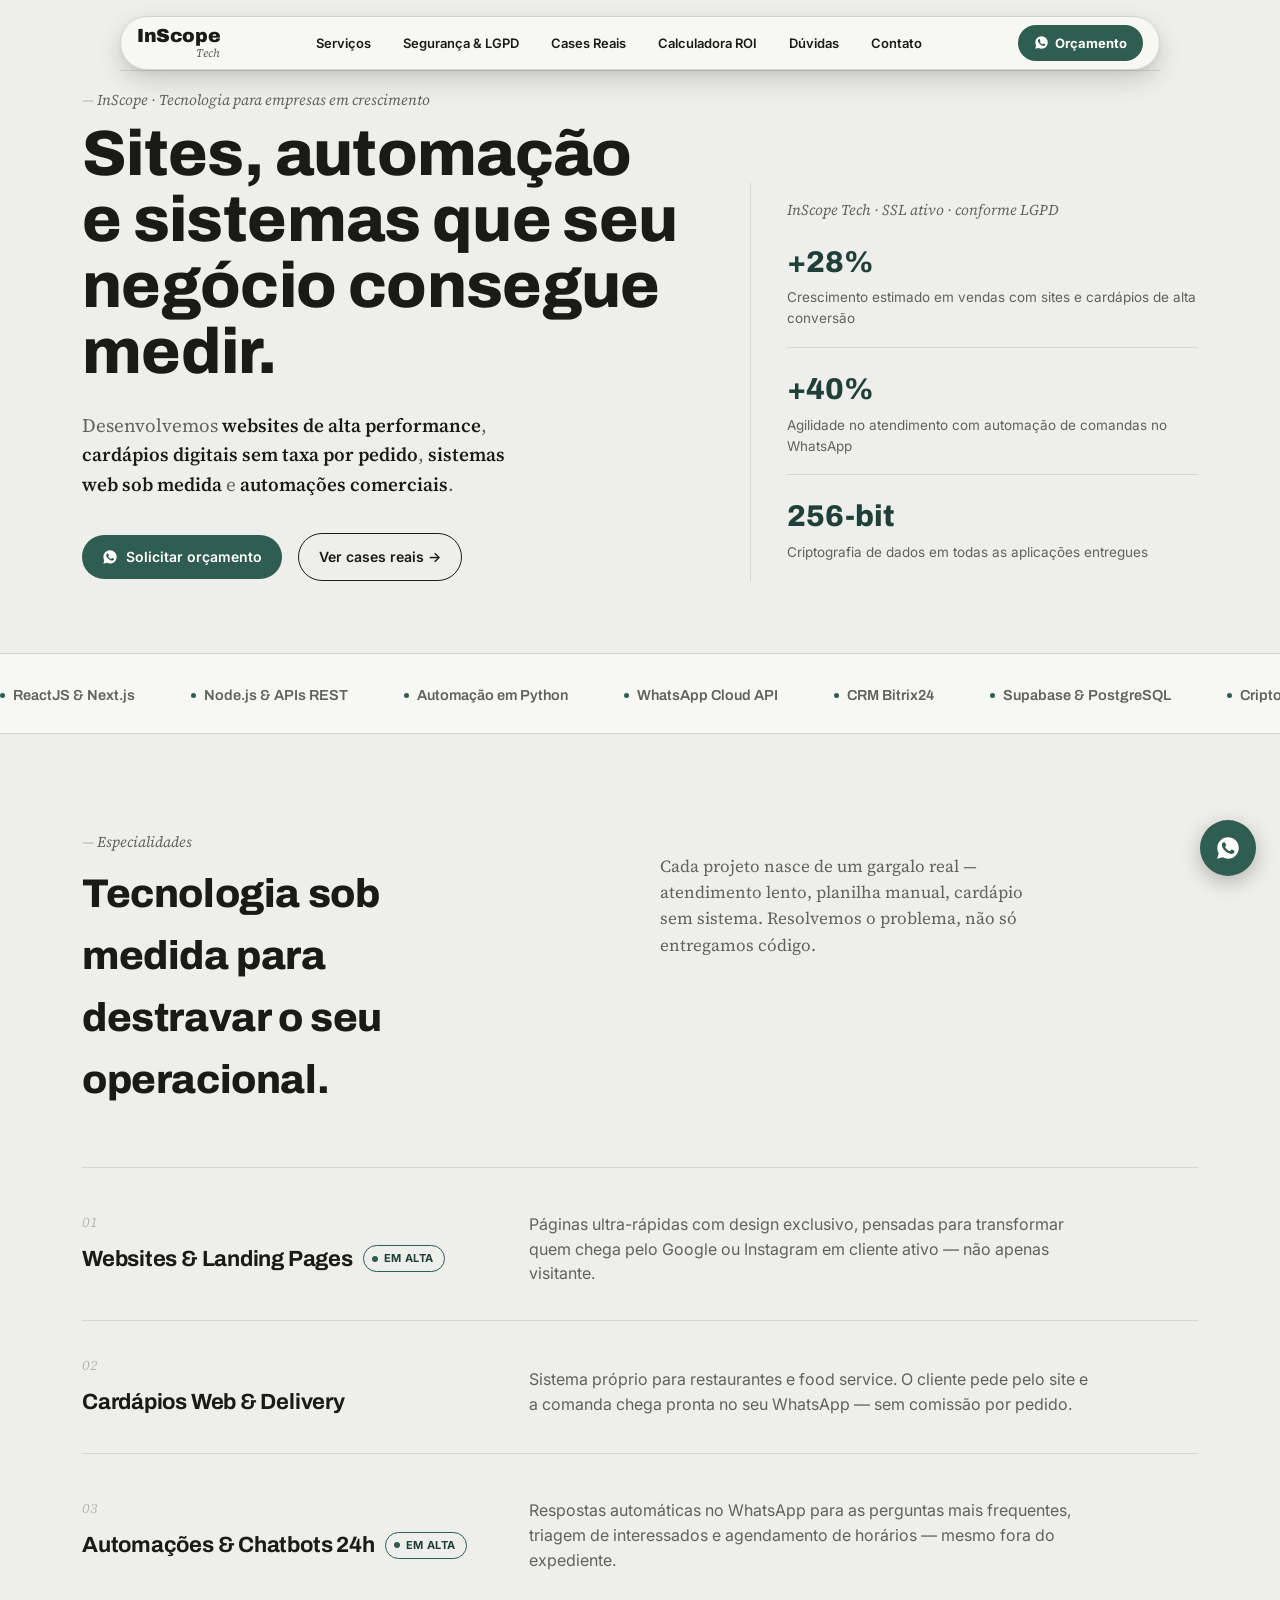
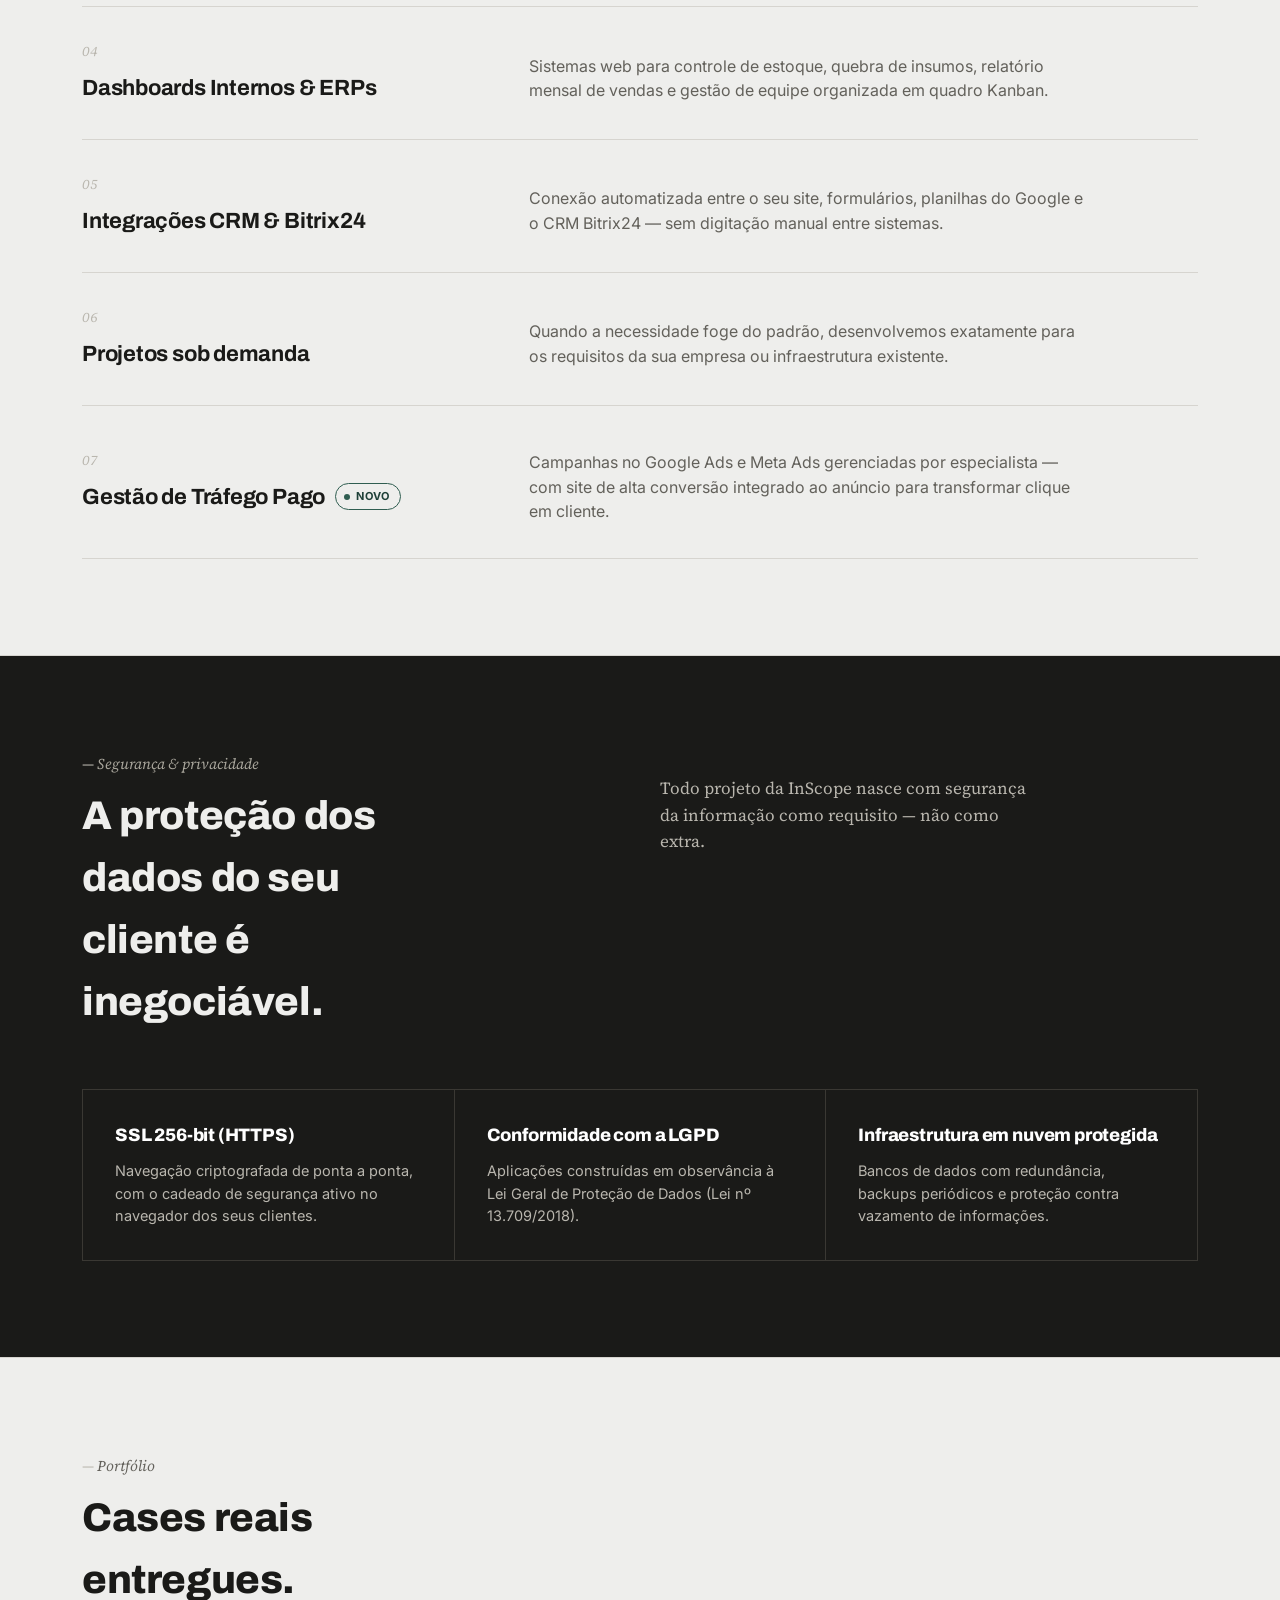
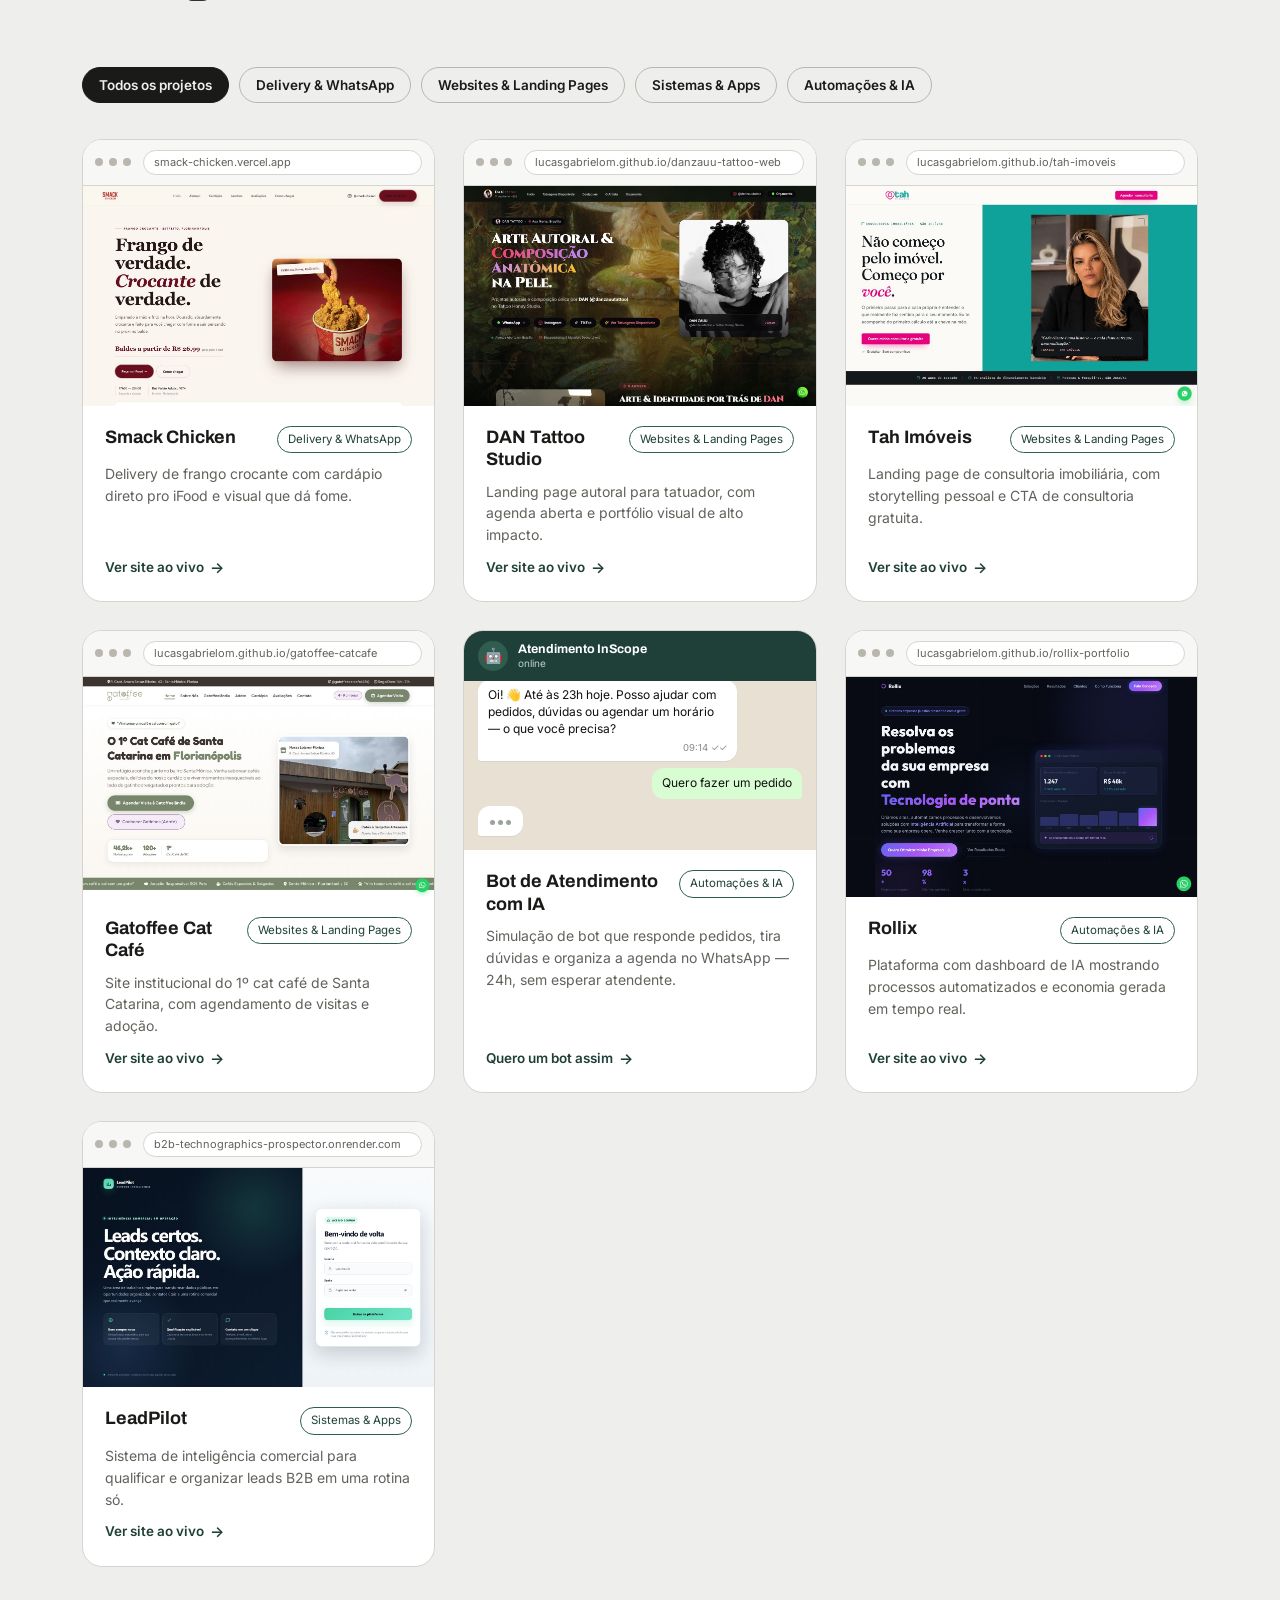
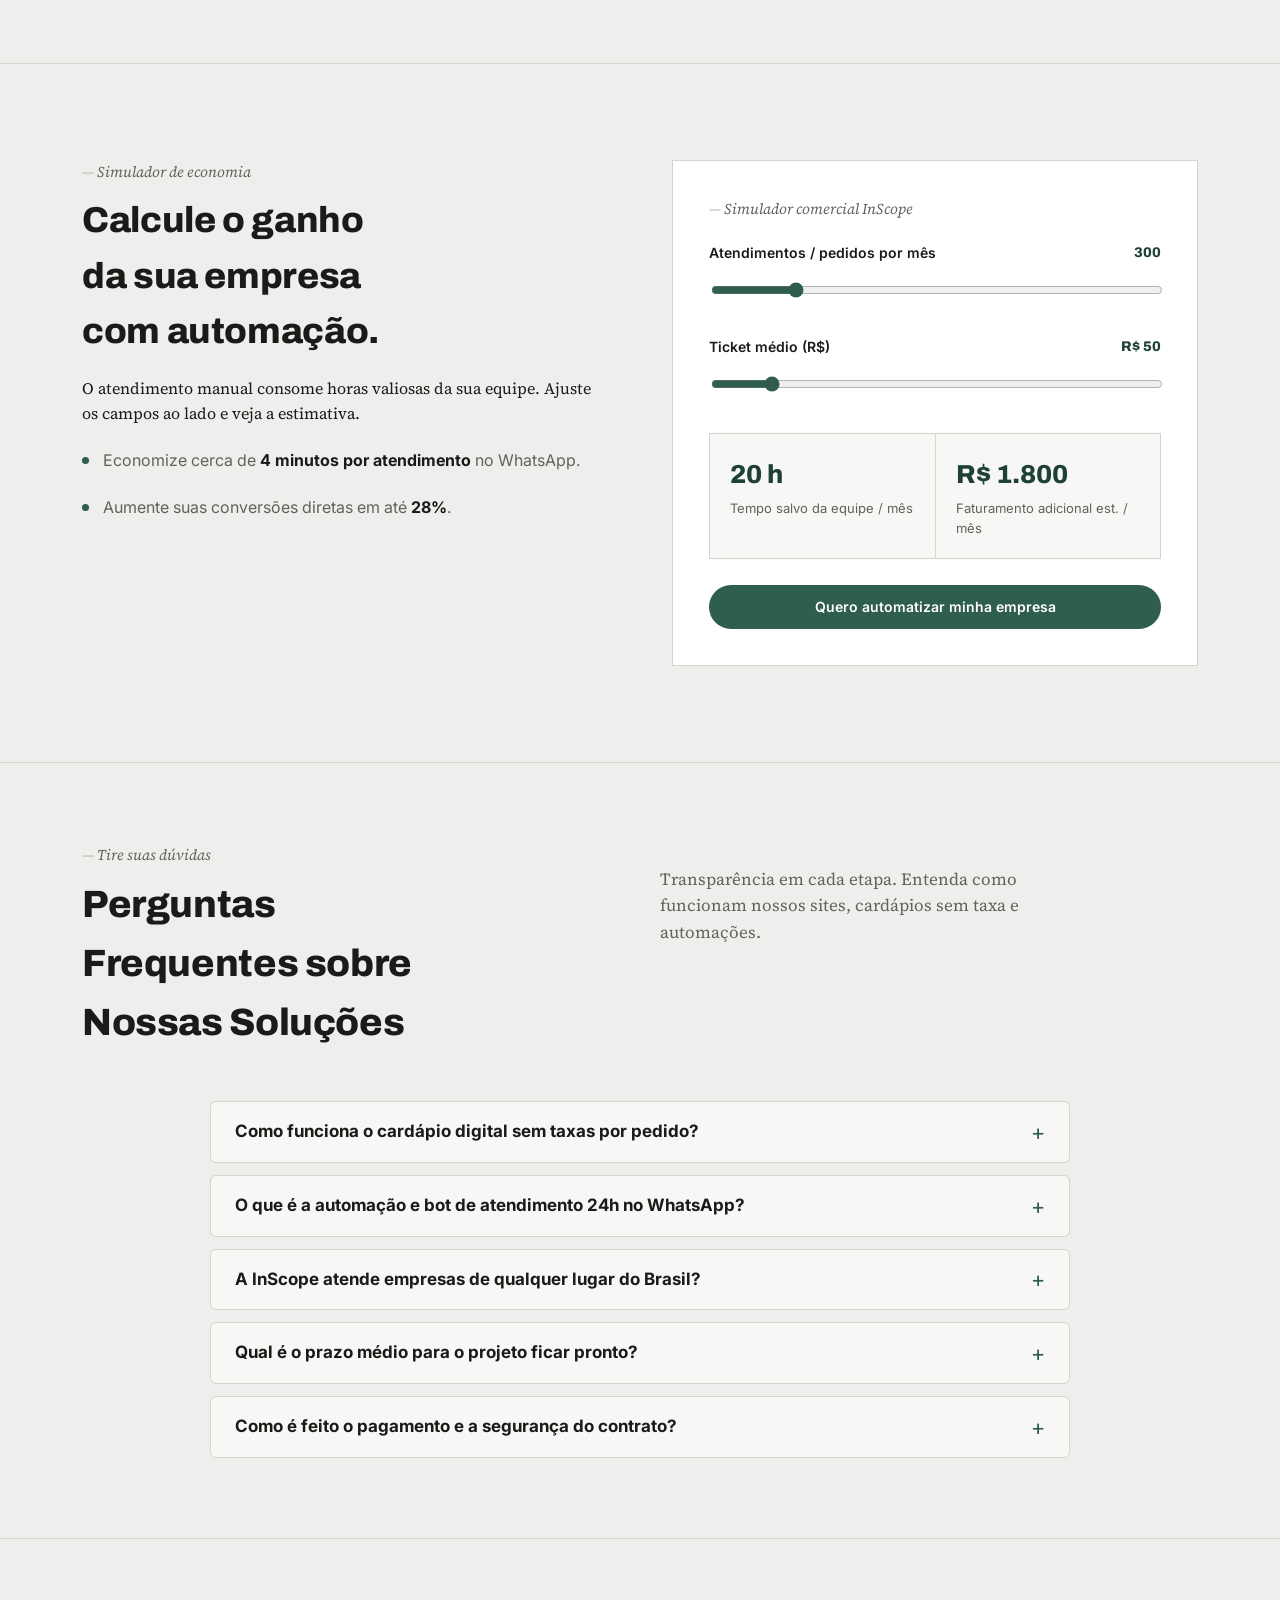
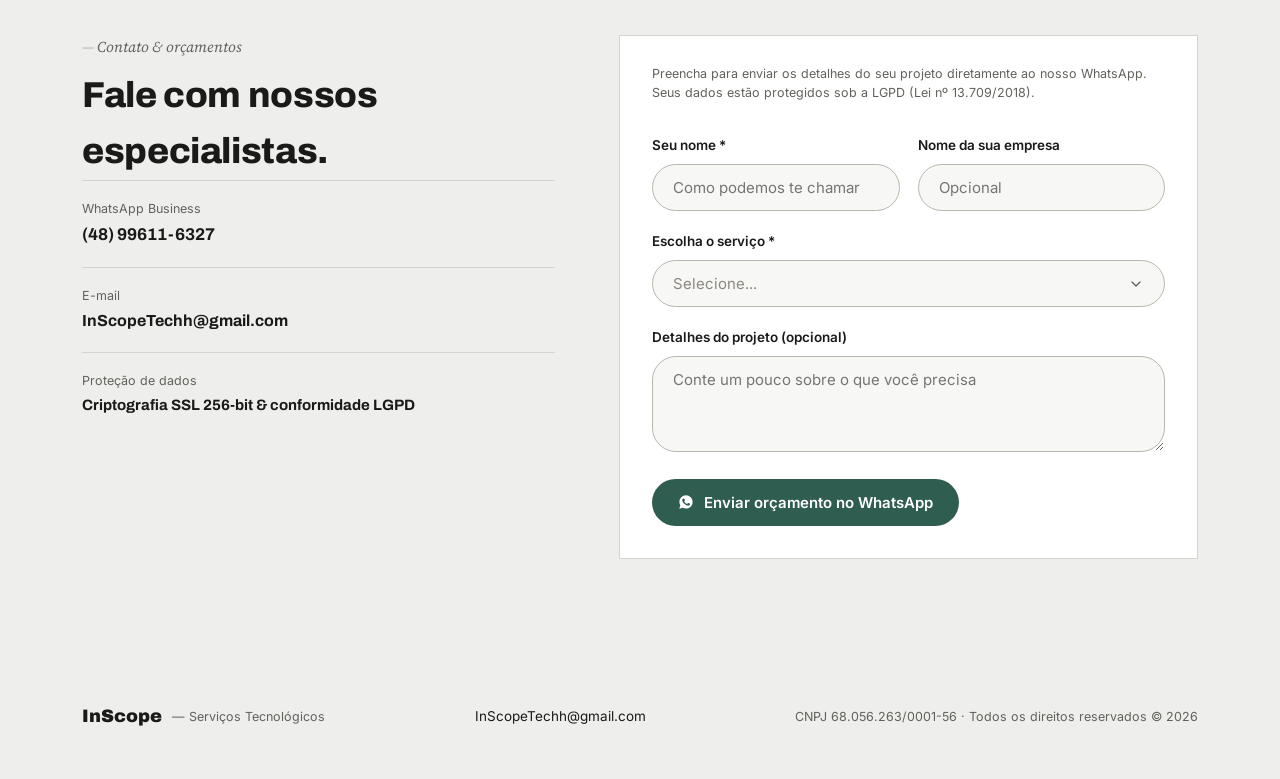
==== commit ab2b2db1: "feat(servicos): adicionar gestao de trafego pago como servico 07" ====
--- a/index.html
+++ b/index.html
@@ -7,7 +7,7 @@
 <!-- SEO Primário: Título, Descrição e Palavras-chave -->
 <title>InScope — Serviços Tecnológicos | Sites, Automação WhatsApp &amp; Sistemas Sob Medida</title>
 <meta name="description" content="InScope Serviços Tecnológicos: criação de websites de alta conversão, cardápios digitais sem taxa por pedido, automação de WhatsApp 24h e sistemas web sob medida. Peça seu orçamento!">
-<meta name="keywords" content="desenvolvimento de sites, criacao de sites, landing page, automacao whatsapp, bot de atendimento 24h, cardapio digital sem taxa, cardapio online delivery, sistemas web sob medida, dashboard empresarial, automacao de processos, bitrix24 automacao, integracao de crm, inscopetech, inscope tecnologia, empresa de tecnologia florianopolis, desenvolvimento web brasil, software sob medida">
+<meta name="keywords" content="desenvolvimento de sites, criacao de sites, landing page, automacao whatsapp, bot de atendimento 24h, cardapio digital sem taxa, cardapio online delivery, sistemas web sob medida, dashboard empresarial, automacao de processos, bitrix24 automacao, integracao de crm, gestao de trafego pago, google ads, meta ads, gerenciamento de anuncios, inscopetech, inscope tecnologia, empresa de tecnologia florianopolis, desenvolvimento web brasil, software sob medida">
 <meta name="author" content="InScope Serviços Tecnológicos">
 <meta name="robots" content="index, follow, max-image-preview:large, max-snippet:-1, max-video-preview:-1">
 <link rel="canonical" href="https://inscopetech.vercel.app/">
@@ -1089,6 +1089,11 @@
           <p>Quando a necessidade foge do padrão, desenvolvemos exatamente para os requisitos da sua empresa ou infraestrutura existente.</p>
           <span class="arrow">→</span>
         </a>
+        <a class="service reveal" href="https://wa.me/5548996116327?text=Ol%C3%A1!%20Quero%20um%20or%C3%A7amento%20para%20gest%C3%A3o%20de%20tr%C3%A1fego%20pago%20(Google%20Ads%20e%20Meta%20Ads)." target="_blank" rel="noopener">
+          <div><span class="idx serif-i">07</span><h3>Gestão de Tráfego Pago <span class="hot">Novo</span></h3></div>
+          <p>Campanhas no Google Ads e Meta Ads gerenciadas por especialista — com site de alta conversão integrado ao anúncio para transformar clique em cliente.</p>
+          <span class="arrow">→</span>
+        </a>
       </div>
     </div>
   </section>
@@ -1387,6 +1392,10 @@
                 <div><span class="cs-opt-title">Automação de CRM (Bitrix24) / planilhas</span><span class="cs-opt-desc">Integração automática entre sistemas</span></div>
                 <svg class="cs-check" viewBox="0 0 24 24" fill="none" stroke="currentColor" stroke-width="2" stroke-linecap="round" stroke-linejoin="round"><polyline points="20 6 9 17 4 12"></polyline></svg>
               </div>
+              <div class="cs-option" role="option" data-value="Gestão de Tráfego Pago (Google Ads / Meta Ads)" tabindex="0">
+                <div><span class="cs-opt-title">Gestão de Tráfego Pago (Google Ads / Meta Ads)</span><span class="cs-opt-desc">Campanhas que geram clientes reais</span></div>
+                <svg class="cs-check" viewBox="0 0 24 24" fill="none" stroke="currentColor" stroke-width="2" stroke-linecap="round" stroke-linejoin="round"><polyline points="20 6 9 17 4 12"></polyline></svg>
+              </div>
               <div class="cs-option" role="option" data-value="Serviço personalizado (especificar abaixo)" tabindex="0">
                 <div><span class="cs-opt-title">Serviço personalizado (especificar abaixo)</span><span class="cs-opt-desc">Fora do padrão? Descreva os detalhes</span></div>
                 <svg class="cs-check" viewBox="0 0 24 24" fill="none" stroke="currentColor" stroke-width="2" stroke-linecap="round" stroke-linejoin="round"><polyline points="20 6 9 17 4 12"></polyline></svg>
@@ -1399,6 +1408,7 @@
               <option>Bot de atendimento automático 24h</option>
               <option>Dashboard / sistema de gestão interno</option>
               <option>Automação de CRM (Bitrix24) / planilhas</option>
+              <option>Gestão de Tráfego Pago (Google Ads / Meta Ads)</option>
               <option>Serviço personalizado (especificar abaixo)</option>
             </select>
             <p class="cs-error">Selecione um serviço para continuar.</p>
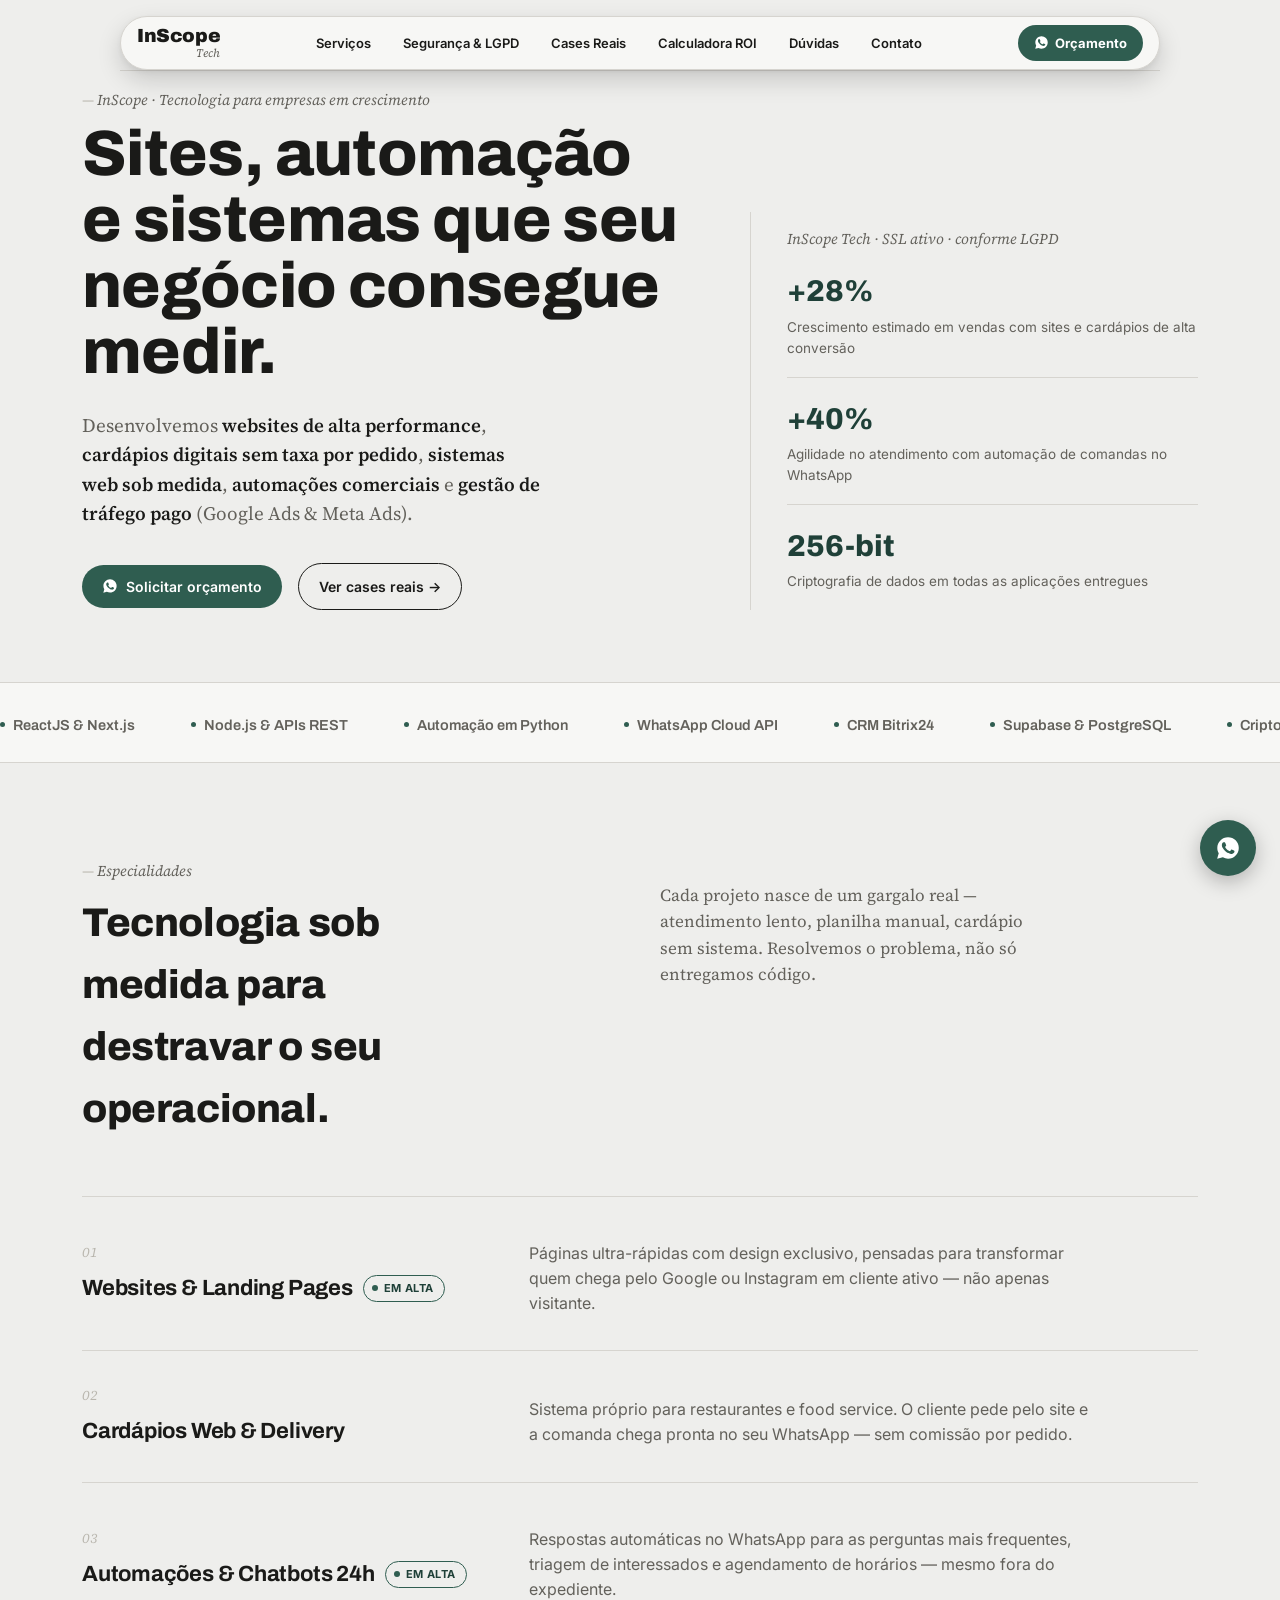
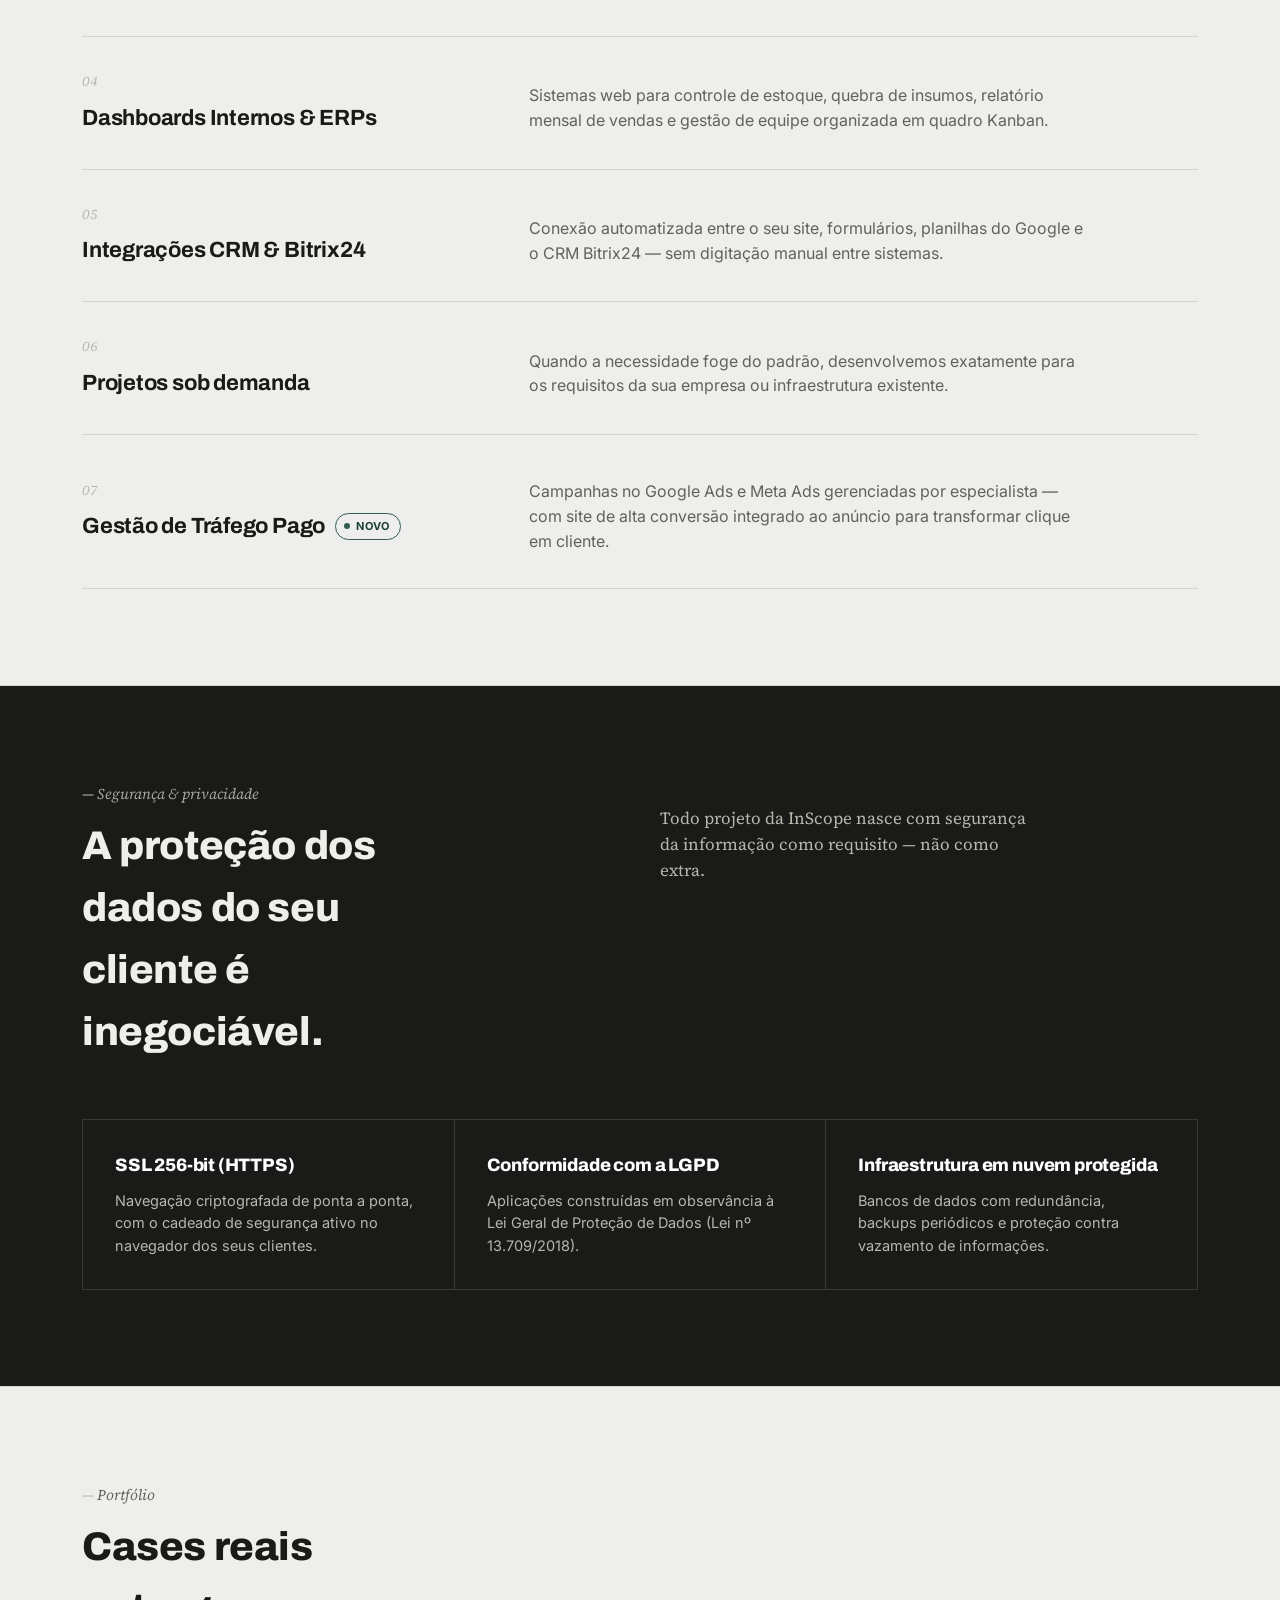
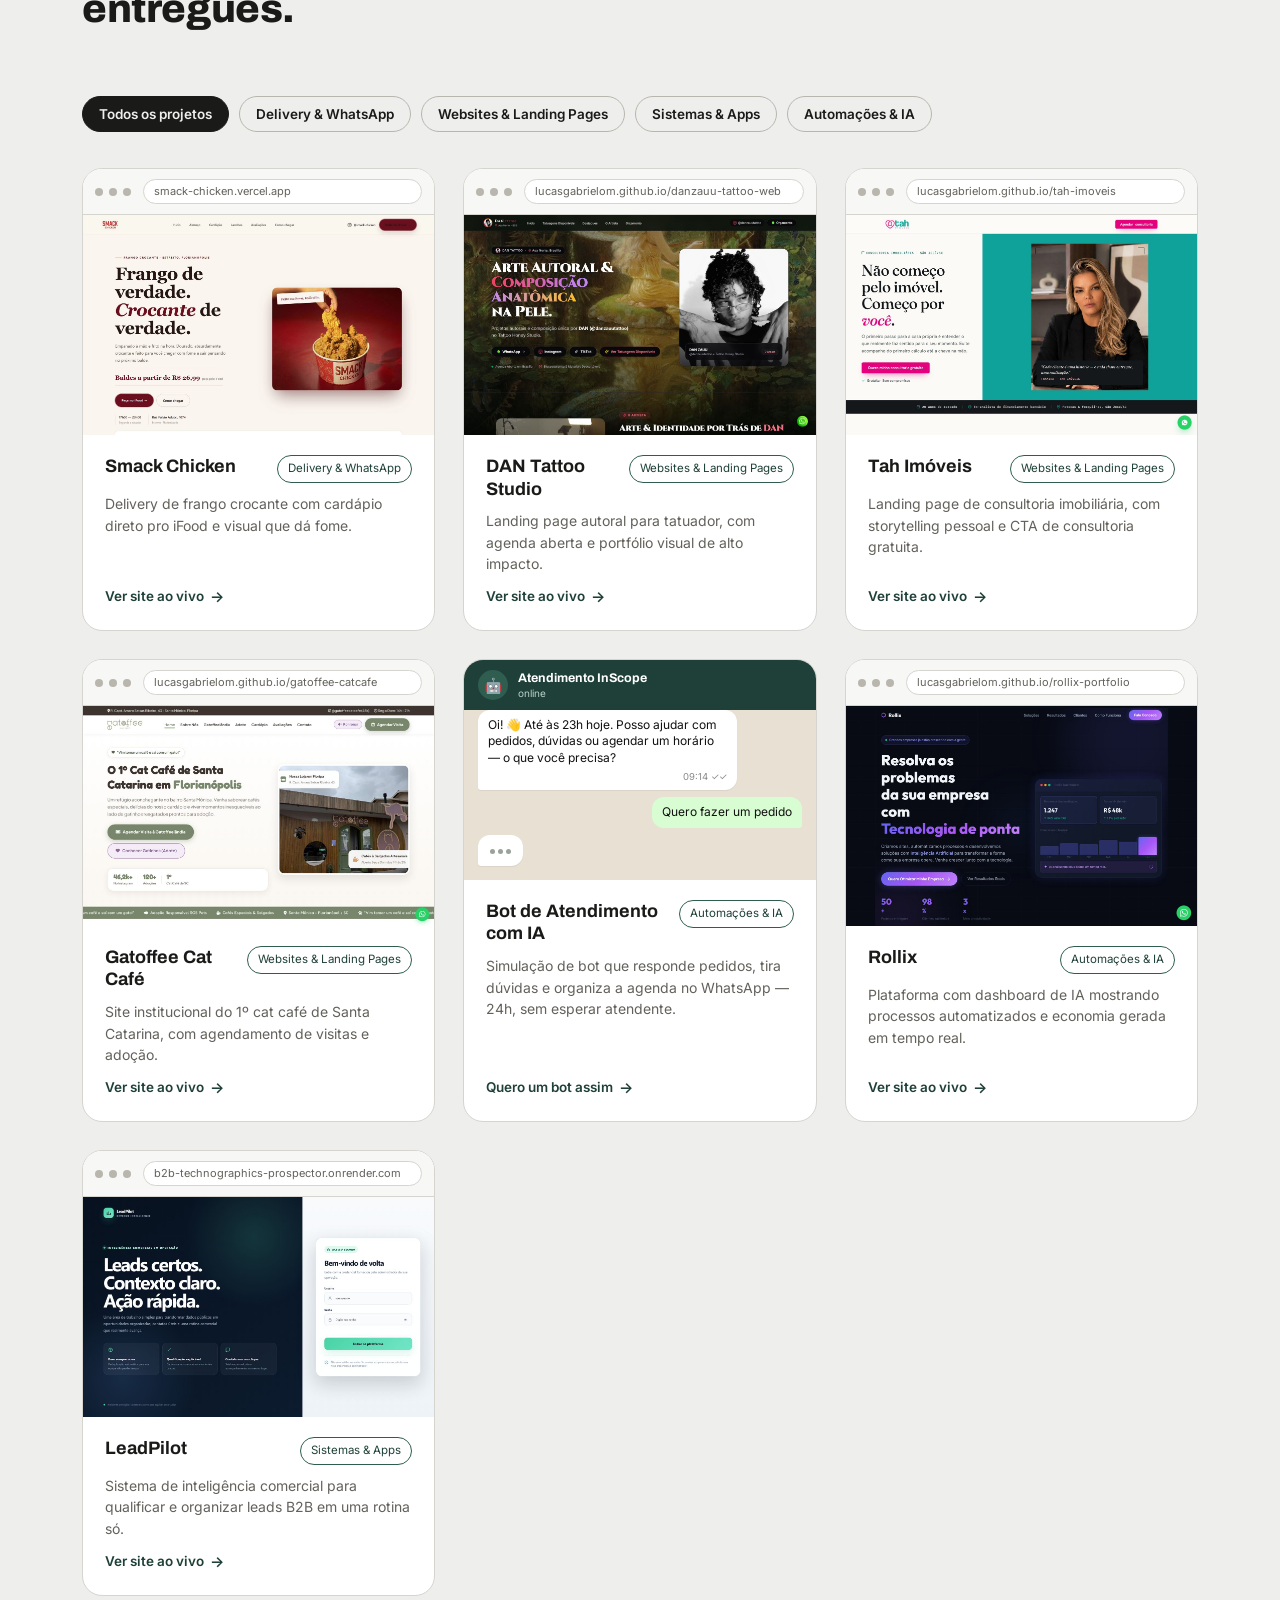
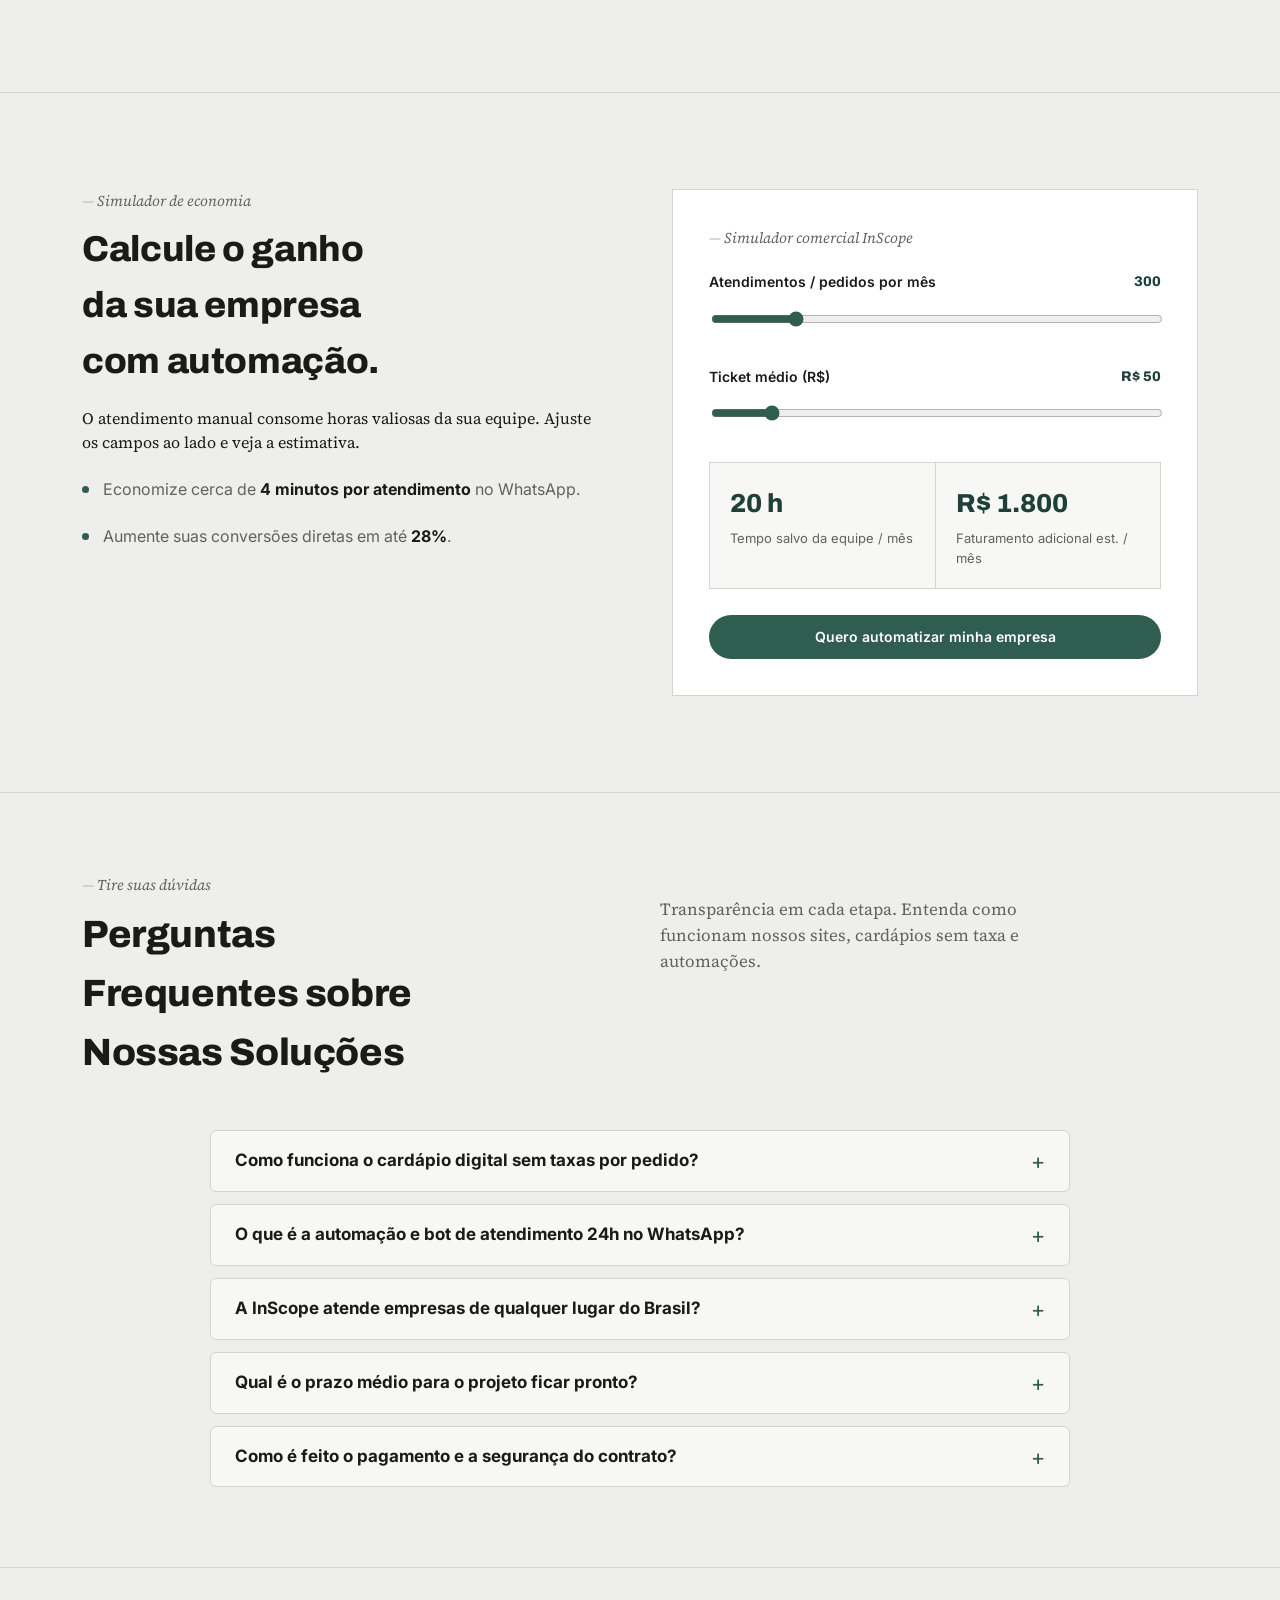
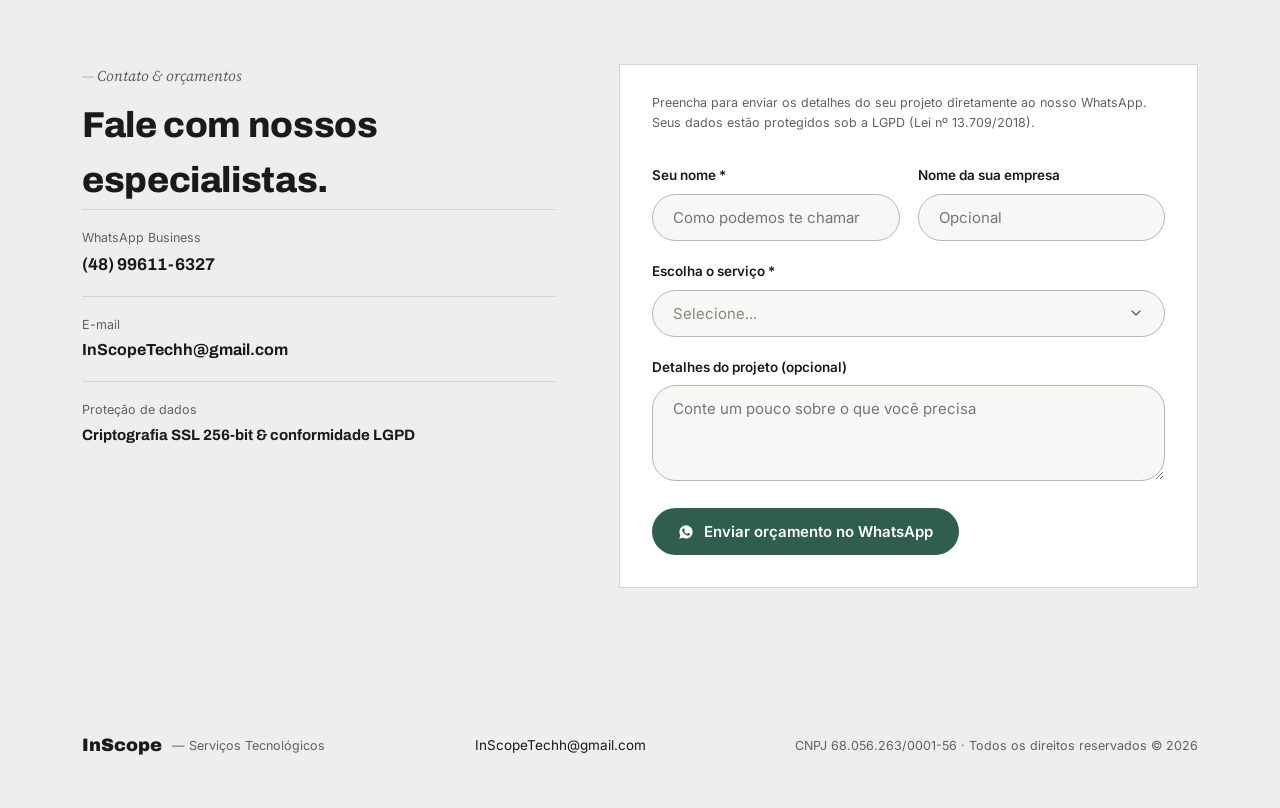
==== commit 40fe4117: "feat(trafego): atualizar hero, marquee, SEO, llms e documentacao com servico de trafego pago" ====
--- a/index.html
+++ b/index.html
@@ -5,8 +5,8 @@
 <meta name="viewport" content="width=device-width, initial-scale=1.0">
 
 <!-- SEO Primário: Título, Descrição e Palavras-chave -->
-<title>InScope — Serviços Tecnológicos | Sites, Automação WhatsApp &amp; Sistemas Sob Medida</title>
-<meta name="description" content="InScope Serviços Tecnológicos: criação de websites de alta conversão, cardápios digitais sem taxa por pedido, automação de WhatsApp 24h e sistemas web sob medida. Peça seu orçamento!">
+<title>InScope — Serviços Tecnológicos | Sites, Tráfego Pago, Automação WhatsApp &amp; Sistemas</title>
+<meta name="description" content="InScope Serviços Tecnológicos: criação de websites de alta conversão, gestão de tráfego pago (Google Ads e Meta Ads), cardápios digitais sem taxa, automação de WhatsApp 24h e sistemas sob medida. Peça seu orçamento!">
 <meta name="keywords" content="desenvolvimento de sites, criacao de sites, landing page, automacao whatsapp, bot de atendimento 24h, cardapio digital sem taxa, cardapio online delivery, sistemas web sob medida, dashboard empresarial, automacao de processos, bitrix24 automacao, integracao de crm, gestao de trafego pago, google ads, meta ads, gerenciamento de anuncios, inscopetech, inscope tecnologia, empresa de tecnologia florianopolis, desenvolvimento web brasil, software sob medida">
 <meta name="author" content="InScope Serviços Tecnológicos">
 <meta name="robots" content="index, follow, max-image-preview:large, max-snippet:-1, max-video-preview:-1">
@@ -25,7 +25,7 @@
 <meta property="og:locale" content="pt_BR">
 <meta property="og:type" content="website">
 <meta property="og:site_name" content="InScope — Serviços Tecnológicos">
-<meta property="og:title" content="InScope — Serviços Tecnológicos | Sites, Automação &amp; Sistemas">
+<meta property="og:title" content="InScope — Serviços Tecnológicos | Sites, Tráfego Pago &amp; Automação">
 <meta property="og:description" content="Desenvolvimento de websites de alta performance, cardápios digitais sem taxa, automações no WhatsApp e sistemas web sob medida para empresas em crescimento.">
 <meta property="og:url" content="https://inscopetech.vercel.app/">
 <meta property="og:image" content="https://inscopetech.vercel.app/assets/logo.jpg">
@@ -35,8 +35,8 @@
 
 <!-- Twitter Card -->
 <meta name="twitter:card" content="summary_large_image">
-<meta name="twitter:title" content="InScope — Serviços Tecnológicos | Sites, Automação &amp; Sistemas">
-<meta name="twitter:description" content="Websites rápidos, cardápios no WhatsApp sem taxa e automação de processos para a sua empresa faturar mais.">
+<meta name="twitter:title" content="InScope — Serviços Tecnológicos | Sites, Tráfego Pago &amp; Automação">
+<meta name="twitter:description" content="Sites de alta conversão, gestão de tráfego pago, cardápios no WhatsApp sem taxa e automação para sua empresa crescer.">
 <meta name="twitter:image" content="https://inscopetech.vercel.app/assets/logo.jpg">
 
 <!-- Favicons e Ícones -->
@@ -1021,7 +1021,7 @@
       <div>
         <p class="label">InScope · Tecnologia para empresas em crescimento</p>
         <h1>Sites, automação e sistemas que seu negócio consegue medir.</h1>
-        <p class="lede">Desenvolvemos <b>websites de alta performance</b>, <b>cardápios digitais sem taxa por pedido</b>, <b>sistemas web sob medida</b> e <b>automações comerciais</b>.</p>
+        <p class="lede">Desenvolvemos <b>websites de alta performance</b>, <b>cardápios digitais sem taxa por pedido</b>, <b>sistemas web sob medida</b>, <b>automações comerciais</b> e <b>gestão de tráfego pago</b> (Google Ads &amp; Meta Ads).</p>
         <div class="hero-actions">
           <a class="cta-wa" href="https://wa.me/5548996116327?text=Ol%C3%A1%20InScope!%20Gostaria%20de%20um%20or%C3%A7amento%20para%20minha%20empresa.">
             <svg viewBox="0 0 24 24"><path d="M12.04 2C6.58 2 2.13 6.45 2.13 11.91c0 1.75.46 3.45 1.32 4.95L2 22l5.25-1.38a9.9 9.9 0 0 0 4.79 1.22h.01c5.46 0 9.9-4.45 9.9-9.91 0-2.65-1.03-5.14-2.9-7.01A9.86 9.86 0 0 0 12.04 2Zm5.8 14.03c-.24.68-1.4 1.32-1.93 1.4-.5.08-1.12.11-1.8-.11-.42-.13-.96-.31-1.65-.6-2.9-1.25-4.8-4.17-4.94-4.36-.14-.19-1.18-1.57-1.18-3 0-1.42.75-2.12 1.02-2.41.27-.29.58-.36.78-.36.2 0 .39 0 .56.01.18.01.42-.07.66.5.24.58.83 2 .9 2.15.07.15.12.32.02.51-.1.19-.15.31-.29.48-.15.17-.31.38-.44.51-.15.15-.3.31-.13.6.17.29.75 1.24 1.62 2.01 1.11.99 2.05 1.3 2.34 1.44.29.15.46.13.63-.05.17-.19.72-.84.91-1.13.19-.29.38-.24.63-.14.25.1 1.6.76 1.87.9.27.14.46.2.52.32.07.11.07.65-.17 1.33Z"/></svg>
@@ -1042,8 +1042,8 @@
   <!-- STACK MARQUEE -->
   <div class="stack">
     <div class="track" id="track">
-      <span>ReactJS &amp; Next.js</span><span>Node.js &amp; APIs REST</span><span>Automação em Python</span><span>WhatsApp Cloud API</span><span>CRM Bitrix24</span><span>Supabase &amp; PostgreSQL</span><span>Criptografia SSL 256-bit</span>
-      <span>ReactJS &amp; Next.js</span><span>Node.js &amp; APIs REST</span><span>Automação em Python</span><span>WhatsApp Cloud API</span><span>CRM Bitrix24</span><span>Supabase &amp; PostgreSQL</span><span>Criptografia SSL 256-bit</span>
+      <span>ReactJS &amp; Next.js</span><span>Node.js &amp; APIs REST</span><span>Automação em Python</span><span>WhatsApp Cloud API</span><span>CRM Bitrix24</span><span>Supabase &amp; PostgreSQL</span><span>Criptografia SSL 256-bit</span><span>Google Ads &amp; Meta Ads</span>
+      <span>ReactJS &amp; Next.js</span><span>Node.js &amp; APIs REST</span><span>Automação em Python</span><span>WhatsApp Cloud API</span><span>CRM Bitrix24</span><span>Supabase &amp; PostgreSQL</span><span>Criptografia SSL 256-bit</span><span>Google Ads &amp; Meta Ads</span>
     </div>
   </div>
 
